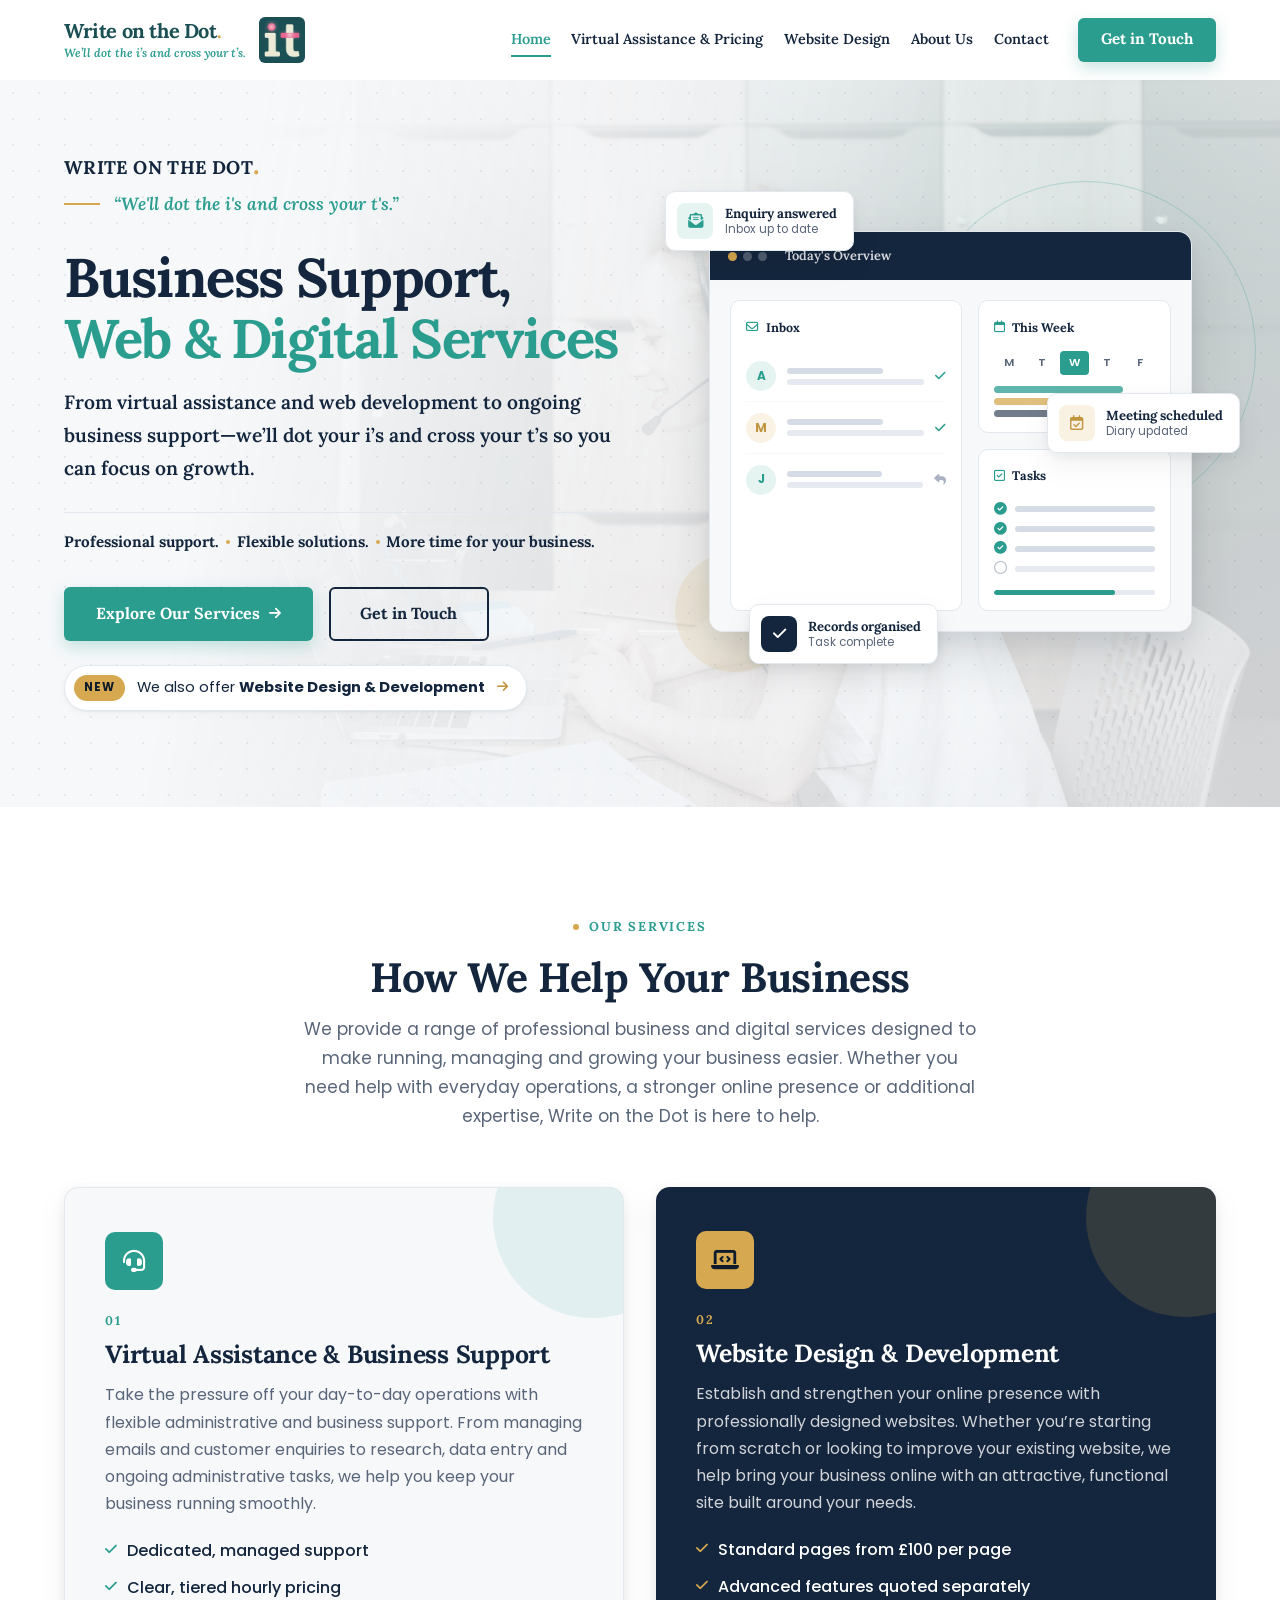
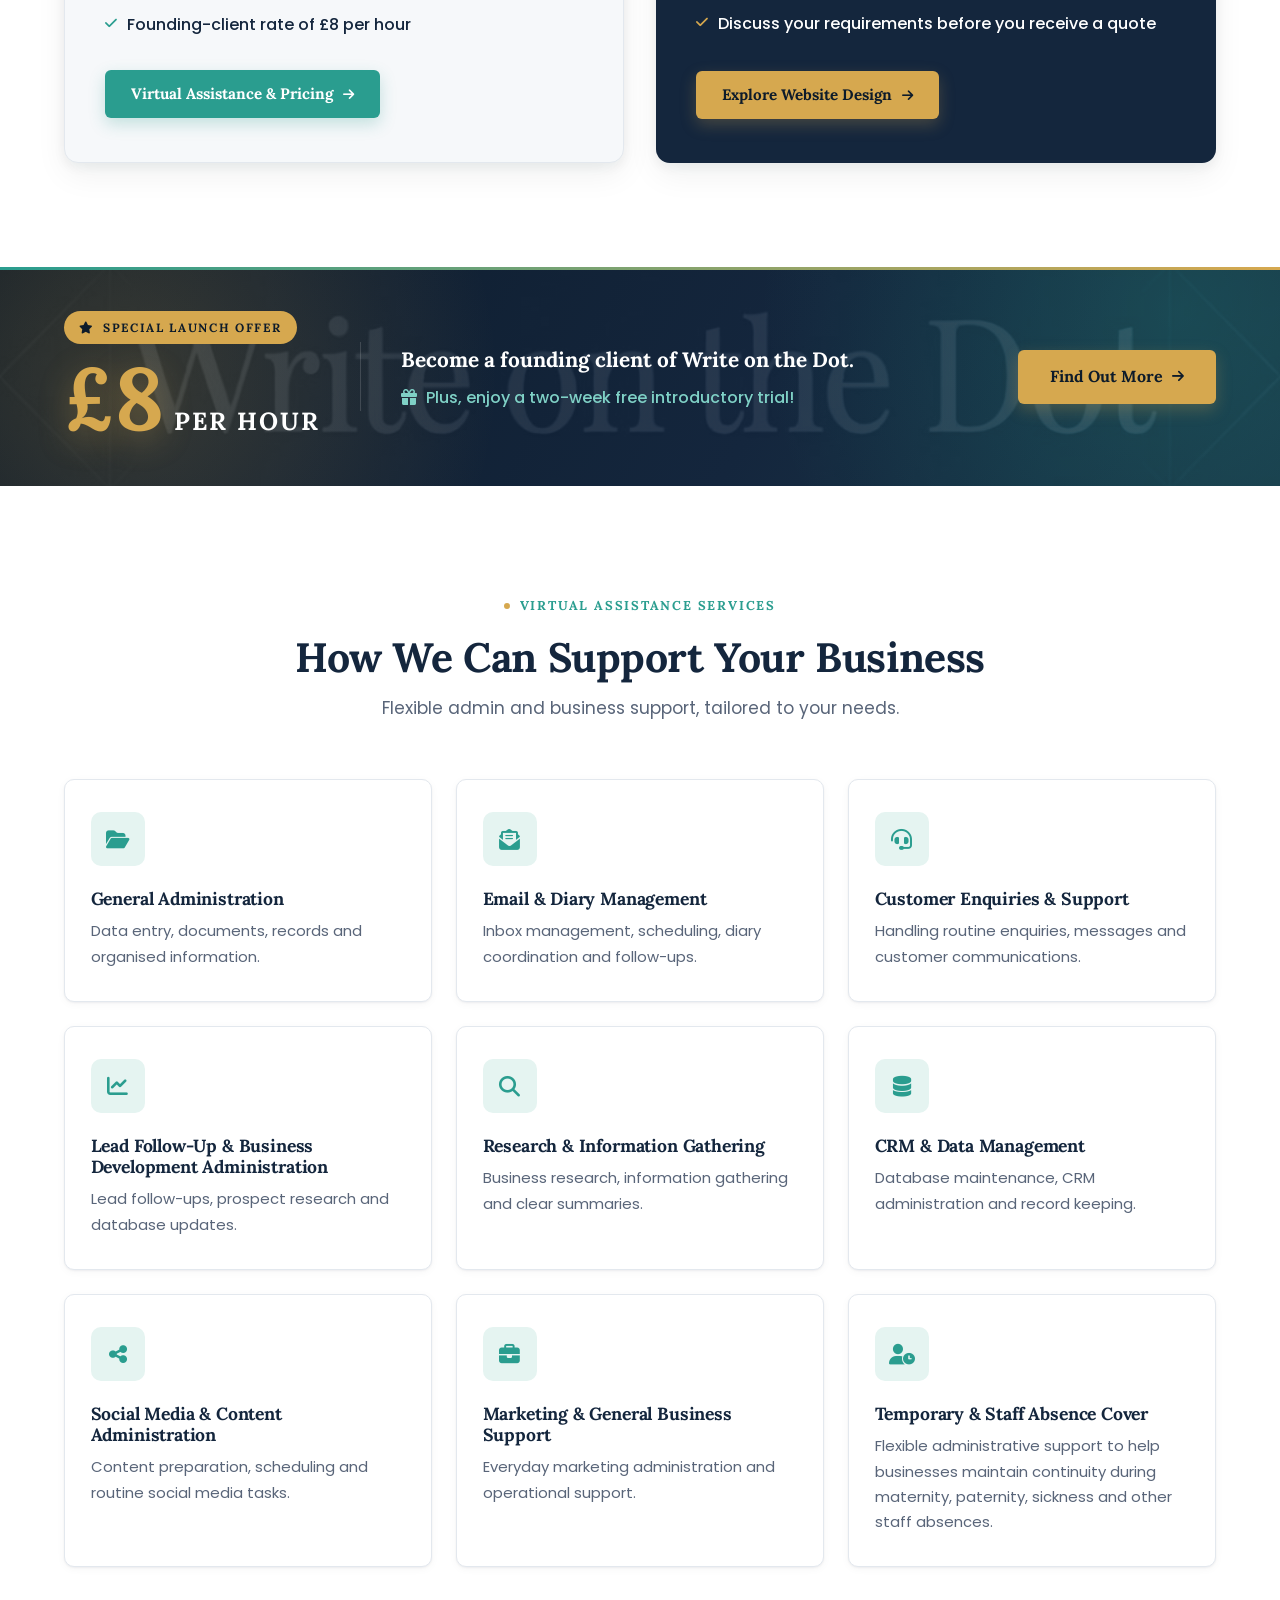
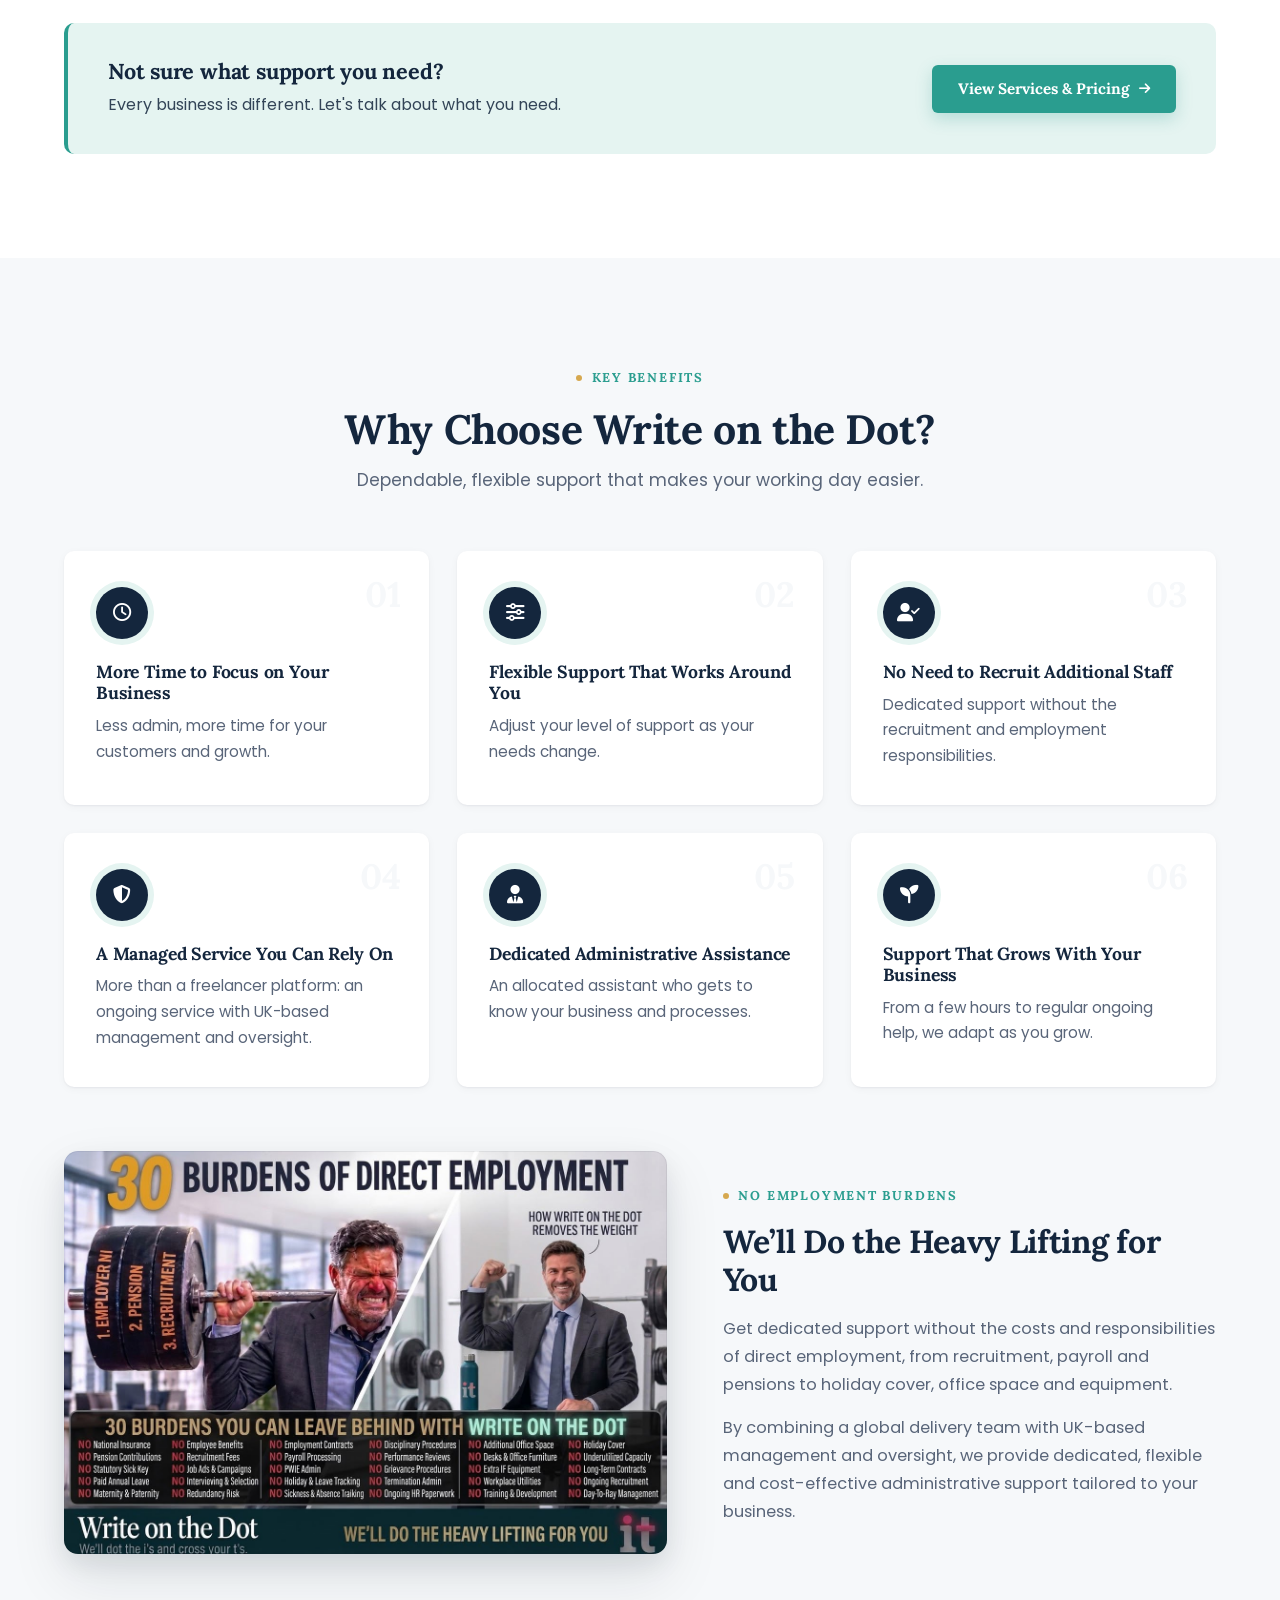
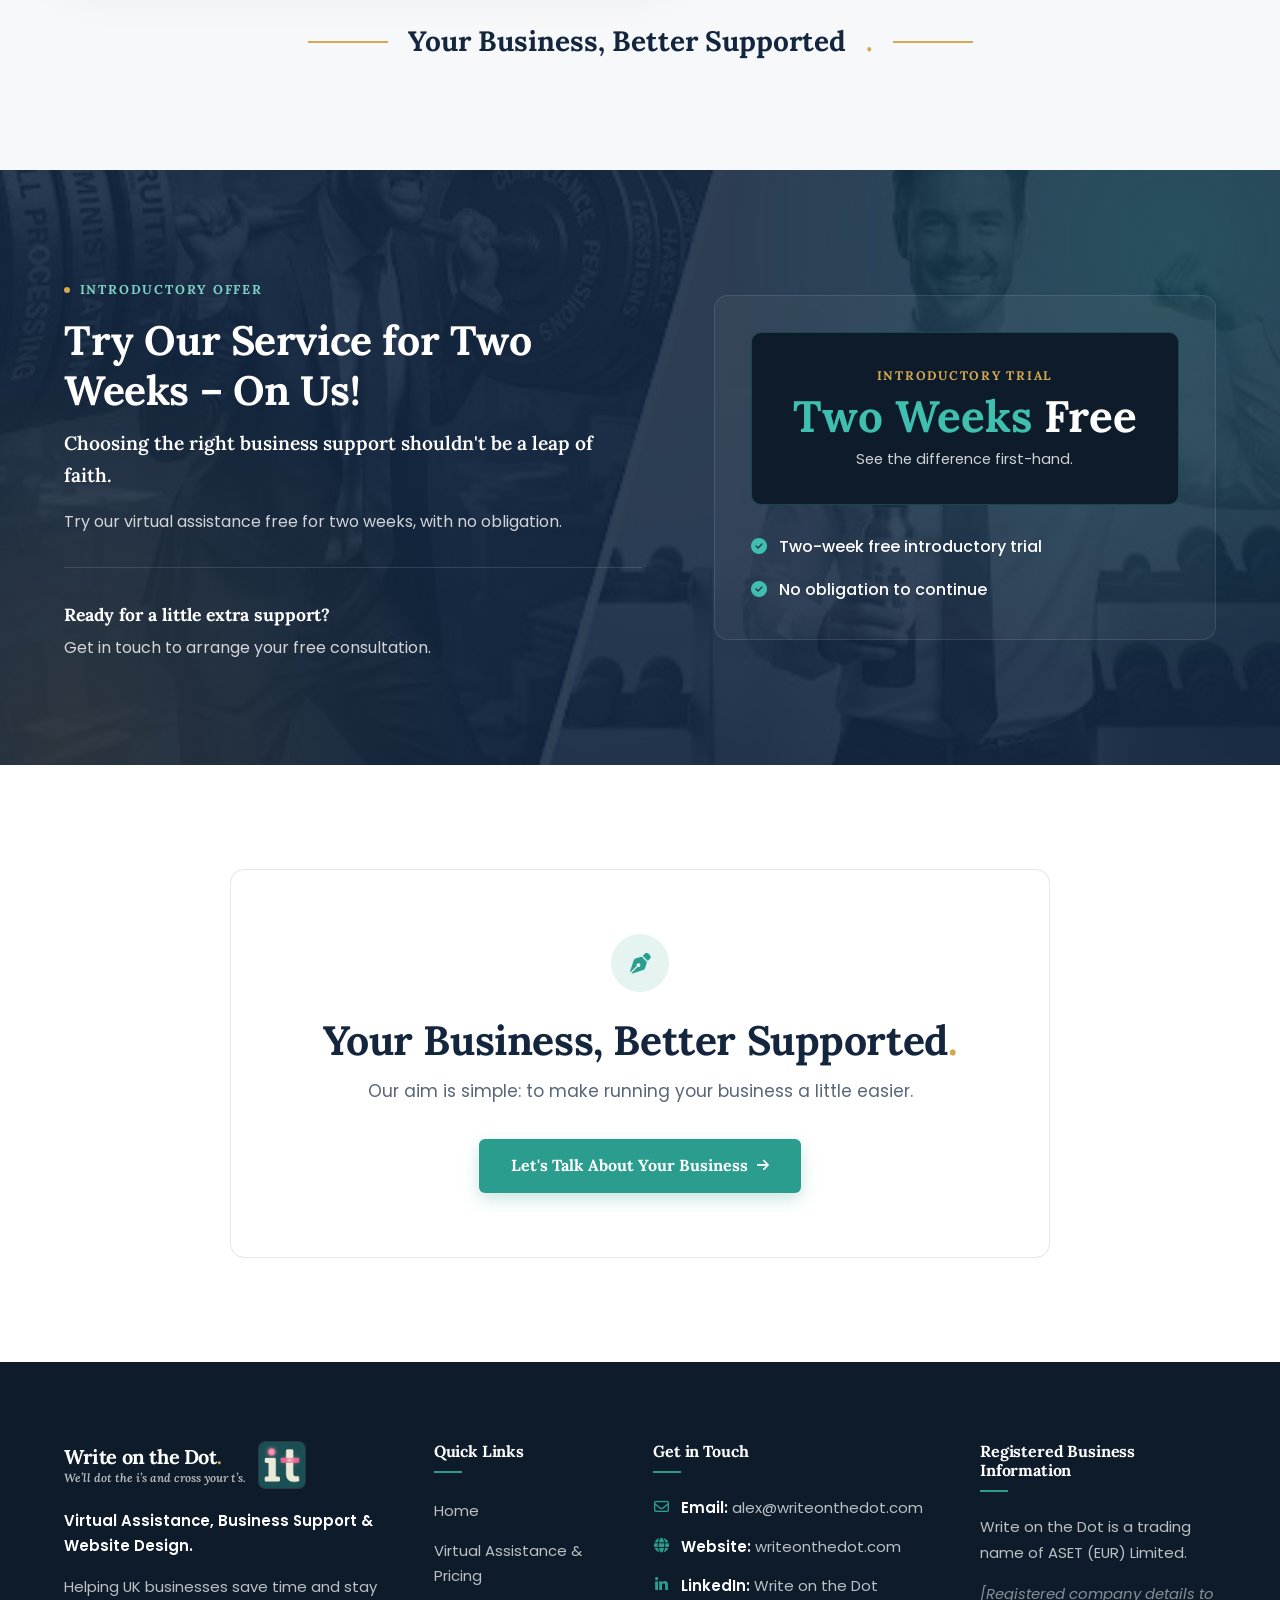
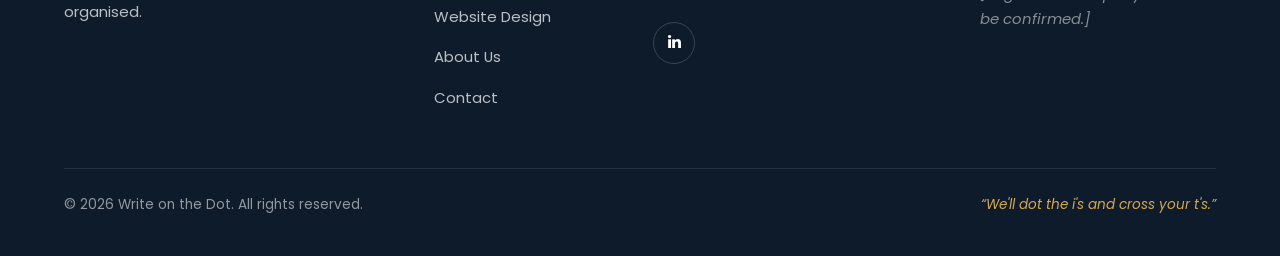
==== index.html @ ced6f41a "Apply client revisions: new slogan, original it logo, broader hero, About rewrite, branded visuals G" ====
<!DOCTYPE html>
<html lang="en-GB">
<head>
  <meta charset="UTF-8">
  <meta name="viewport" content="width=device-width, initial-scale=1.0">
  <title>Write on the Dot | Professional Virtual Assistance &amp; Business Support</title>
  <meta name="description" content="Write on the Dot provides flexible, managed virtual assistance and business support, plus professional website design and development, for UK businesses. We'll dot the i's and cross your t's, so you can focus on growing your business.">
  <meta name="theme-color" content="#14263D">
  <link rel="icon" type="image/png" href="images/logo-it-icon.png">

  <!-- Flag JS support early so scroll-reveal styles apply without a flash -->
  <script>
    document.documentElement.classList.add("js");
    if (!matchMedia("(prefers-reduced-motion: reduce)").matches) {
      document.documentElement.classList.add("intro");
    }
  </script>

  <!-- Fonts -->
  <link rel="preconnect" href="https://fonts.googleapis.com">
  <link rel="preconnect" href="https://fonts.gstatic.com" crossorigin>
  <link href="https://fonts.googleapis.com/css2?family=Lora:wght@500;600;700&family=Poppins:wght@400;500;600;700&display=swap" rel="stylesheet">

  <!-- Icons -->
  <link rel="stylesheet" href="https://cdnjs.cloudflare.com/ajax/libs/font-awesome/6.5.1/css/all.min.css" referrerpolicy="no-referrer">

  <!-- Shared stylesheet -->
  <link rel="stylesheet" href="css/style.css">
</head>
<body>
  <a class="skip-link" href="#main">Skip to main content</a>

  <!-- Opening logo animation (shown on every page load) -->
  <div class="intro-screen" id="introScreen" aria-hidden="true">
    <div class="intro-logo">
      <span class="intro-name">Write on the Dot<span class="brand-dot">.</span></span>
      <span class="intro-mark">
        <svg class="logo-svg" viewBox="0 0 48 48" focusable="false"><path class="logo-stem" d="M6.8 17.3h9.1v15.6h4.5v3.7H6.6v-3.7h2.8V20.9H6.8z"/><path class="logo-stem" d="M26.3 9.5q0-2 2-2h5.3q2 0 2 2v20q0 2.7 2.9 2.7 2.4 0 3.7-1.2l1 4q-2.2 1.8-5.7 1.8-11.2 0-11.2-8.8z"/><circle class="logo-dot" cx="12.8" cy="9.8" r="4.1"/><rect class="logo-bar" x="22" y="16.3" width="20.8" height="5.2" rx="1.2"/></svg>
      </span>
    </div>
    <span class="intro-line"></span>
    <p class="intro-slogan">&ldquo;We'll dot the i's and cross your t's.&rdquo;</p>
  </div>

  <!-- ================= HEADER / NAVIGATION ================= -->
  <header class="site-header" id="siteHeader">
    <div class="container nav-container">
      <a href="index.html" class="brand" aria-label="Write on the Dot - Home">
        <span class="brand-text">
          <span class="brand-name">Write on the Dot<span class="brand-dot">.</span></span>
          <span class="brand-tagline">We&rsquo;ll dot the i&rsquo;s and cross your t&rsquo;s.</span>
        </span>
        <img class="brand-logo" src="images/logo-it-icon.png" alt="" width="46" height="46">
      </a>

      <button class="nav-toggle" id="navToggle" aria-controls="primaryNav" aria-expanded="false" aria-label="Open menu">
        <span class="nav-toggle-bar"></span>
        <span class="nav-toggle-bar"></span>
        <span class="nav-toggle-bar"></span>
      </button>

      <nav class="primary-nav" id="primaryNav" aria-label="Main navigation">
        <ul class="nav-list">
          <li><a href="index.html" class="nav-link">Home</a></li>
          <li><a href="services.html" class="nav-link">Virtual Assistance &amp; Pricing</a></li>
          <li><a href="website-design.html" class="nav-link">Website Design</a></li>
          <li><a href="about.html" class="nav-link">About Us</a></li>
          <li><a href="contact.html" class="nav-link">Contact</a></li>
        </ul>
        <a href="contact.html" class="btn btn-primary nav-cta">Get in Touch</a>
      </nav>
    </div>
  </header>

  <main id="main">

    <!-- ================= SECTION 1: HERO ================= -->
    <section class="hero" aria-labelledby="hero-heading">
      <div class="hero-photo" aria-hidden="true"></div>
      <div class="hero-bg" aria-hidden="true"></div>
      <div class="container hero-grid">
        <div class="hero-content">
          <p class="hero-brand animate-in" style="--delay: 0.05s">
            <span class="hero-brand-name">Write on the Dot<span class="brand-dot">.</span></span>
          </p>
          <p class="slogan animate-in" style="--delay: 0.15s">
            <span class="slogan-line" aria-hidden="true"></span>
            &ldquo;We'll dot the i's and cross your t's.&rdquo;
          </p>

          <h1 id="hero-heading" class="hero-title animate-in" style="--delay: 0.25s">
            Business Support, <span class="text-accent">Web &amp; Digital Services</span>
          </h1>
          <p class="hero-subtitle animate-in" style="--delay: 0.35s">
            From virtual assistance and web development to ongoing business support&mdash;we&rsquo;ll dot your i&rsquo;s and cross your t&rsquo;s so you can focus on growth.
          </p>

          <p class="hero-statement animate-in" style="--delay: 0.55s">
            <span>Professional support.</span>
            <span>Flexible solutions.</span>
            <span>More time for your business.</span>
          </p>

          <div class="hero-actions animate-in" style="--delay: 0.65s">
            <a href="#our-services" class="btn btn-primary btn-lg">Explore Our Services <i class="fa-solid fa-arrow-right" aria-hidden="true"></i></a>
            <a href="contact.html" class="btn btn-outline btn-lg">Get in Touch</a>
          </div>

          <a href="website-design.html" class="hero-also animate-in" style="--delay: 0.75s">
            <span class="hero-also-tag">New</span>
            <span>We also offer <strong>Website Design &amp; Development</strong></span>
            <i class="fa-solid fa-arrow-right" aria-hidden="true"></i>
          </a>
        </div>

        <!-- Hero visual: organised workspace composition -->
        <div class="hero-visual animate-in" style="--delay: 0.4s" role="img" aria-label="Illustration of an organised digital workspace showing an inbox, a weekly calendar and a completed task list, representing professional administrative support.">
          <div class="visual-shape visual-shape-ring" aria-hidden="true"></div>
          <div class="visual-shape visual-shape-dot" aria-hidden="true"></div>

          <div class="workspace" aria-hidden="true">
            <div class="workspace-bar">
              <span class="win-dot"></span><span class="win-dot"></span><span class="win-dot"></span>
              <span class="workspace-title">Today's Overview</span>
            </div>
            <div class="workspace-body">
              <div class="ws-panel ws-inbox">
                <div class="ws-panel-head"><i class="fa-regular fa-envelope"></i> Inbox</div>
                <ul class="ws-list">
                  <li><span class="ws-avatar">A</span><span class="ws-lines"><span></span><span></span></span><i class="fa-solid fa-check ws-tick"></i></li>
                  <li><span class="ws-avatar alt">M</span><span class="ws-lines"><span></span><span></span></span><i class="fa-solid fa-check ws-tick"></i></li>
                  <li><span class="ws-avatar">J</span><span class="ws-lines"><span></span><span></span></span><i class="fa-solid fa-reply ws-tick muted"></i></li>
                </ul>
              </div>
              <div class="ws-panel ws-calendar">
                <div class="ws-panel-head"><i class="fa-regular fa-calendar"></i> This Week</div>
                <div class="ws-days">
                  <span>M</span><span>T</span><span class="active">W</span><span>T</span><span>F</span>
                </div>
                <div class="ws-events">
                  <span class="ws-event teal"></span>
                  <span class="ws-event gold"></span>
                  <span class="ws-event navy"></span>
                </div>
              </div>
              <div class="ws-panel ws-tasks">
                <div class="ws-panel-head"><i class="fa-regular fa-square-check"></i> Tasks</div>
                <ul class="ws-task-list">
                  <li class="done"><i class="fa-solid fa-circle-check"></i><span></span></li>
                  <li class="done"><i class="fa-solid fa-circle-check"></i><span></span></li>
                  <li class="done"><i class="fa-solid fa-circle-check"></i><span></span></li>
                  <li><i class="fa-regular fa-circle"></i><span></span></li>
                </ul>
                <div class="ws-progress"><span></span></div>
              </div>
            </div>
          </div>

          <!-- Floating cards -->
          <div class="float-card float-email" aria-hidden="true">
            <span class="float-icon teal"><i class="fa-solid fa-envelope-open-text"></i></span>
            <span class="float-text"><strong>Enquiry answered</strong><small>Inbox up to date</small></span>
          </div>
          <div class="float-card float-calendar" aria-hidden="true">
            <span class="float-icon gold"><i class="fa-regular fa-calendar-check"></i></span>
            <span class="float-text"><strong>Meeting scheduled</strong><small>Diary updated</small></span>
          </div>
          <div class="float-card float-task" aria-hidden="true">
            <span class="float-icon navy"><i class="fa-solid fa-check"></i></span>
            <span class="float-text"><strong>Records organised</strong><small>Task complete</small></span>
          </div>
        </div>
      </div>
    </section>

    <!-- ================= OUR TWO SERVICES ================= -->
    <section class="section service-paths" id="our-services" aria-labelledby="paths-heading">
      <div class="container">
        <header class="section-header reveal">
          <span class="eyebrow">Our Services</span>
          <h2 id="paths-heading" class="section-title">How We Help Your Business</h2>
          <p class="section-intro">We provide a range of professional business and digital services designed to make running, managing and growing your business easier. Whether you need help with everyday operations, a stronger online presence or additional expertise, Write on the Dot is here to help.</p>
        </header>

        <div class="paths-grid">
          <article class="path-card path-va reveal">
            <span class="path-icon" aria-hidden="true"><i class="fa-solid fa-headset"></i></span>
            <span class="path-label">01</span>
            <h3>Virtual Assistance &amp; Business Support</h3>
            <p>Take the pressure off your day-to-day operations with flexible administrative and business support. From managing emails and customer enquiries to research, data entry and ongoing administrative tasks, we help you keep your business running smoothly.</p>
            <ul class="path-points">
              <li><i class="fa-solid fa-check" aria-hidden="true"></i> Dedicated, managed support</li>
              <li><i class="fa-solid fa-check" aria-hidden="true"></i> Clear, tiered hourly pricing</li>
              <li><i class="fa-solid fa-check" aria-hidden="true"></i> Founding-client rate of &pound;8 per hour</li>
            </ul>
            <a href="services.html" class="btn btn-primary">Virtual Assistance &amp; Pricing <i class="fa-solid fa-arrow-right" aria-hidden="true"></i></a>
          </article>

          <article class="path-card path-web reveal">
            <span class="path-icon" aria-hidden="true"><i class="fa-solid fa-laptop-code"></i></span>
            <span class="path-label">02</span>
            <h3>Website Design &amp; Development</h3>
            <p>Establish and strengthen your online presence with professionally designed websites. Whether you&rsquo;re starting from scratch or looking to improve your existing website, we help bring your business online with an attractive, functional site built around your needs.</p>
            <ul class="path-points">
              <li><i class="fa-solid fa-check" aria-hidden="true"></i> Standard pages from &pound;100 per page</li>
              <li><i class="fa-solid fa-check" aria-hidden="true"></i> Advanced features quoted separately</li>
              <li><i class="fa-solid fa-check" aria-hidden="true"></i> Discuss your requirements before you receive a quote</li>
            </ul>
            <a href="website-design.html" class="btn btn-gold">Explore Website Design <i class="fa-solid fa-arrow-right" aria-hidden="true"></i></a>
          </article>
        </div>
      </div>
    </section>

    <!-- ================= LAUNCH OFFER BANNER ================= -->
    <section class="launch-banner" aria-labelledby="launch-heading">
      <span class="panel-photo" style="background-image: url('images/brand-card.jpg'); --photo-opacity: 0.09;" aria-hidden="true"></span>
      <div class="container launch-inner reveal">
        <div class="launch-price">
          <span class="launch-tag"><i class="fa-solid fa-star" aria-hidden="true"></i> Special Launch Offer</span>
          <h2 id="launch-heading" class="launch-rate"><span class="launch-amount">&pound;8</span><span class="launch-unit">per hour</span></h2>
        </div>
        <div class="launch-details">
          <p class="launch-founding">Become a founding client of Write on the Dot.</p>
          <p class="launch-trial"><i class="fa-solid fa-gift" aria-hidden="true"></i> Plus, enjoy a two-week free introductory trial!</p>
        </div>
        <a href="services.html#founding-offer" class="btn btn-gold btn-lg launch-cta">Find Out More <i class="fa-solid fa-arrow-right" aria-hidden="true"></i></a>
      </div>
    </section>

    <!-- ================= SECTION 2: SERVICES OVERVIEW ================= -->
    <section class="section services" id="services" aria-labelledby="services-heading">
      <div class="container">
        <header class="section-header reveal">
          <span class="eyebrow">Virtual Assistance Services</span>
          <h2 id="services-heading" class="section-title">How We Can Support Your Business</h2>
          <p class="section-intro">Flexible admin and business support, tailored to your needs.</p>
        </header>

        <div class="services-grid">
          <article class="service-card reveal">
            <span class="card-icon"><i class="fa-solid fa-folder-open" aria-hidden="true"></i></span>
            <h3 class="card-title">General Administration</h3>
            <p>Data entry, documents, records and organised information.</p>
          </article>

          <article class="service-card reveal">
            <span class="card-icon"><i class="fa-solid fa-envelope-open-text" aria-hidden="true"></i></span>
            <h3 class="card-title">Email &amp; Diary Management</h3>
            <p>Inbox management, scheduling, diary coordination and follow-ups.</p>
          </article>

          <article class="service-card reveal">
            <span class="card-icon"><i class="fa-solid fa-headset" aria-hidden="true"></i></span>
            <h3 class="card-title">Customer Enquiries &amp; Support</h3>
            <p>Handling routine enquiries, messages and customer communications.</p>
          </article>

          <article class="service-card reveal">
            <span class="card-icon"><i class="fa-solid fa-chart-line" aria-hidden="true"></i></span>
            <h3 class="card-title">Lead Follow-Up &amp; Business Development Administration</h3>
            <p>Lead follow-ups, prospect research and database updates.</p>
          </article>

          <article class="service-card reveal">
            <span class="card-icon"><i class="fa-solid fa-magnifying-glass" aria-hidden="true"></i></span>
            <h3 class="card-title">Research &amp; Information Gathering</h3>
            <p>Business research, information gathering and clear summaries.</p>
          </article>

          <article class="service-card reveal">
            <span class="card-icon"><i class="fa-solid fa-database" aria-hidden="true"></i></span>
            <h3 class="card-title">CRM &amp; Data Management</h3>
            <p>Database maintenance, CRM administration and record keeping.</p>
          </article>

          <article class="service-card reveal">
            <span class="card-icon"><i class="fa-solid fa-share-nodes" aria-hidden="true"></i></span>
            <h3 class="card-title">Social Media &amp; Content Administration</h3>
            <p>Content preparation, scheduling and routine social media tasks.</p>
          </article>

          <article class="service-card reveal">
            <span class="card-icon"><i class="fa-solid fa-briefcase" aria-hidden="true"></i></span>
            <h3 class="card-title">Marketing &amp; General Business Support</h3>
            <p>Everyday marketing administration and operational support.</p>
          </article>

          <article class="service-card reveal">
            <span class="card-icon"><i class="fa-solid fa-user-clock" aria-hidden="true"></i></span>
            <h3 class="card-title">Temporary &amp; Staff Absence Cover</h3>
            <p>Flexible administrative support to help businesses maintain continuity during maternity, paternity, sickness and other staff absences.</p>
          </article>
        </div>

        <div class="services-cta reveal">
          <div class="services-cta-text">
            <h3>Not sure what support you need?</h3>
            <p>Every business is different. Let's talk about what you need.</p>
          </div>
          <a href="services.html" class="btn btn-primary">View Services &amp; Pricing <i class="fa-solid fa-arrow-right" aria-hidden="true"></i></a>
        </div>
      </div>
    </section>

    <!-- ================= SECTION 3: KEY BENEFITS ================= -->
    <section class="section benefits" id="benefits" aria-labelledby="benefits-heading">
      <div class="container">
        <header class="section-header reveal">
          <span class="eyebrow">Key Benefits</span>
          <h2 id="benefits-heading" class="section-title">Why Choose Write on the Dot?</h2>
          <p class="section-intro">Dependable, flexible support that makes your working day easier.</p>
        </header>

        <div class="benefits-grid">
          <article class="benefit-card reveal">
            <span class="benefit-number" aria-hidden="true">01</span>
            <span class="benefit-icon"><i class="fa-regular fa-clock" aria-hidden="true"></i></span>
            <h3 class="card-title">More Time to Focus on Your Business</h3>
            <p>Less admin, more time for your customers and growth.</p>
          </article>

          <article class="benefit-card reveal">
            <span class="benefit-number" aria-hidden="true">02</span>
            <span class="benefit-icon"><i class="fa-solid fa-sliders" aria-hidden="true"></i></span>
            <h3 class="card-title">Flexible Support That Works Around You</h3>
            <p>Adjust your level of support as your needs change.</p>
          </article>

          <article class="benefit-card reveal">
            <span class="benefit-number" aria-hidden="true">03</span>
            <span class="benefit-icon"><i class="fa-solid fa-user-check" aria-hidden="true"></i></span>
            <h3 class="card-title">No Need to Recruit Additional Staff</h3>
            <p>Dedicated support without the recruitment and employment responsibilities.</p>
          </article>

          <article class="benefit-card reveal">
            <span class="benefit-number" aria-hidden="true">04</span>
            <span class="benefit-icon"><i class="fa-solid fa-shield-halved" aria-hidden="true"></i></span>
            <h3 class="card-title">A Managed Service You Can Rely On</h3>
            <p>More than a freelancer platform: an ongoing service with UK-based management and oversight.</p>
          </article>

          <article class="benefit-card reveal">
            <span class="benefit-number" aria-hidden="true">05</span>
            <span class="benefit-icon"><i class="fa-solid fa-user-tie" aria-hidden="true"></i></span>
            <h3 class="card-title">Dedicated Administrative Assistance</h3>
            <p>An allocated assistant who gets to know your business and processes.</p>
          </article>

          <article class="benefit-card reveal">
            <span class="benefit-number" aria-hidden="true">06</span>
            <span class="benefit-icon"><i class="fa-solid fa-seedling" aria-hidden="true"></i></span>
            <h3 class="card-title">Support That Grows With Your Business</h3>
            <p>From a few hours to regular ongoing help, we adapt as you grow.</p>
          </article>
        </div>

        <div class="feature-split reveal">
          <figure class="feature-media">
            <img src="images/burdens-of-employment.jpg" alt="Write on the Dot graphic: 30 burdens of direct employment, such as National Insurance, pensions, recruitment, sick pay and holiday cover, that businesses can leave behind." width="1264" height="845" loading="lazy">
          </figure>
          <div class="feature-copy">
            <span class="eyebrow">No Employment Burdens</span>
            <h3>We&rsquo;ll Do the Heavy Lifting for You</h3>
            <p>Get dedicated support without the costs and responsibilities of direct employment, from recruitment, payroll and pensions to holiday cover, office space and equipment.</p>
            <p>By combining a global delivery team with UK-based management and oversight, we provide dedicated, flexible and cost-effective administrative support tailored to your business.</p>
          </div>
        </div>

        <p class="benefits-closing reveal">
          <span class="closing-rule" aria-hidden="true"></span>
          Your Business, Better Supported<span class="brand-dot">.</span>
          <span class="closing-rule" aria-hidden="true"></span>
        </p>
      </div>
    </section>

    <!-- ================= SECTION 4: FREE TRIAL PROMOTION ================= -->
    <section class="section trial" id="free-trial" aria-labelledby="trial-heading">
      <span class="panel-photo" style="background-image: url('images/heavy-lifting.jpg'); --photo-pos: 75% center;" aria-hidden="true"></span>
      <div class="trial-decor" aria-hidden="true"></div>
      <div class="container trial-grid">
        <div class="trial-content reveal">
          <span class="eyebrow eyebrow-light">Introductory Offer</span>
          <h2 id="trial-heading" class="section-title light">Try Our Service for Two Weeks &ndash; On Us!</h2>
          <p class="trial-lead">Choosing the right business support shouldn't be a leap of faith.</p>
          <p>Try our virtual assistance free for two weeks, with no obligation.</p>

          <div class="trial-cta">
            <p class="trial-cta-text"><strong>Ready for a little extra support?</strong> Get in touch to arrange your free consultation.</p>
          </div>
        </div>

        <div class="trial-offer reveal">
          <div class="offer-card offer-main">
            <span class="offer-label">Introductory Trial</span>
            <span class="offer-big"><span class="text-teal">Two Weeks</span> Free</span>
            <span class="offer-sub">See the difference first-hand.</span>
          </div>
          <ul class="offer-list">
            <li><i class="fa-solid fa-circle-check" aria-hidden="true"></i> Two-week free introductory trial</li>
            <li><i class="fa-solid fa-circle-check" aria-hidden="true"></i> No obligation to continue</li>
          </ul>
        </div>
      </div>
    </section>

    <!-- ================= SECTION 5: FINAL CTA ================= -->
    <section class="section final-cta" aria-labelledby="final-cta-heading">
      <div class="container">
        <div class="final-cta-inner reveal">
          <span class="final-cta-mark" aria-hidden="true"><i class="fa-solid fa-pen-nib"></i></span>
          <h2 id="final-cta-heading" class="section-title">Your Business, Better Supported<span class="brand-dot">.</span></h2>
          <p class="section-intro">Our aim is simple: to make running your business a little easier.</p>
          <a href="contact.html" class="btn btn-primary btn-lg">Let's Talk About Your Business <i class="fa-solid fa-arrow-right" aria-hidden="true"></i></a>
        </div>
      </div>
    </section>
  </main>

  <!-- ================= FOOTER ================= -->
  <footer class="site-footer">
    <div class="container">
      <div class="footer-grid">
        <div class="footer-col footer-about">
          <a href="index.html" class="brand brand-light" aria-label="Write on the Dot - Home">
            <span class="brand-text">
              <span class="brand-name">Write on the Dot<span class="brand-dot">.</span></span>
              <span class="brand-tagline">We&rsquo;ll dot the i&rsquo;s and cross your t&rsquo;s.</span>
            </span>
            <img class="brand-logo" src="images/logo-it-icon.png" alt="" width="46" height="46">
          </a>
          <p class="footer-tagline">Virtual Assistance, Business Support &amp; Website Design.</p>
          <p>Helping UK businesses save time and stay organised.</p>
        </div>

        <div class="footer-col">
          <h2 class="footer-heading">Quick Links</h2>
          <ul class="footer-links">
            <li><a href="index.html">Home</a></li>
            <li><a href="services.html">Virtual Assistance &amp; Pricing</a></li>
            <li><a href="website-design.html">Website Design</a></li>
            <li><a href="about.html">About Us</a></li>
            <li><a href="contact.html">Contact</a></li>
          </ul>
        </div>

        <div class="footer-col">
          <h2 class="footer-heading">Get in Touch</h2>
          <ul class="footer-contact">
            <li><i class="fa-regular fa-envelope" aria-hidden="true"></i><span><span class="label">Email:</span> <a href="mailto:alex@writeonthedot.com">alex@writeonthedot.com</a></span></li>
            <li><i class="fa-solid fa-globe" aria-hidden="true"></i><span><span class="label">Website:</span> <a href="https://writeonthedot.com/">writeonthedot.com</a></span></li>
            <li><i class="fa-brands fa-linkedin-in" aria-hidden="true"></i><span><span class="label">LinkedIn:</span> <a href="https://www.linkedin.com/company/write-on-the-dot/" target="_blank" rel="noopener">Write on the Dot</a></span></li>
          </ul>
          <div class="social-links" aria-label="Social media">
            <!-- Replace href="#" with the confirmed LinkedIn URL when available -->
            <a href="https://www.linkedin.com/company/write-on-the-dot/" class="social-link" target="_blank" rel="noopener" aria-label="Write on the Dot on LinkedIn (opens in a new tab)" title="Write on the Dot on LinkedIn"><i class="fa-brands fa-linkedin-in" aria-hidden="true"></i></a>
          </div>
        </div>

        <div class="footer-col">
          <h2 class="footer-heading">Registered Business Information</h2>
          <p>Write on the Dot is a trading name of ASET (EUR) Limited.</p>
          <p class="footer-muted">[Registered company details to be confirmed.]</p>
        </div>
      </div>

      <div class="footer-bottom">
        <p>&copy; 2026 Write on the Dot. All rights reserved.</p>
        <p class="footer-bottom-slogan">&ldquo;We'll dot the i's and cross your t's.&rdquo;</p>
      </div>
    </div>
  </footer>

  <!-- Back to top -->
  <button class="back-to-top" id="backToTop" aria-label="Back to top">
    <i class="fa-solid fa-arrow-up" aria-hidden="true"></i>
  </button>

  <script src="js/script.js"></script>
</body>
</html>
---- css/style.css ----
/* ==========================================================================
   Write on the Dot - Shared Stylesheet
   Used across: index.html, about.html, services.html, contact.html
   ========================================================================== */

/* -------------------------------------------------------------------------
   1. Design tokens
   ------------------------------------------------------------------------- */
:root {
  /* Brand colours */
  --navy: #14263D;
  --navy-dark: #0D1B2A;
  --white: #FFFFFF;
  --off-white: #F6F8FA;
  --teal: #2A9D8F;
  --teal-dark: #21867A;
  --teal-light: #E5F4F1;
  --gold: #D6A84F;
  --gold-dark: #C29640;
  --text: #596579;
  --border: #E3E8EE;

  /* Logo mark (sampled from the original "it" brand asset) */
  --logo-teal: #1A4F53;
  --logo-stem: #EBEAD6;
  --logo-pink: #EA678F;

  /* Typography */
  --font-heading: "Lora", Georgia, "Times New Roman", serif;
  --font-body: "Poppins", system-ui, -apple-system, "Segoe UI", sans-serif;

  /* Layout */
  --container: 1200px;
  --header-h: 80px;
  --radius-sm: 6px;
  --radius: 10px;
  --radius-lg: 14px;

  /* Elevation */
  --shadow-sm: 0 1px 2px rgba(13, 27, 42, 0.05), 0 2px 8px rgba(13, 27, 42, 0.04);
  --shadow: 0 4px 12px rgba(13, 27, 42, 0.06), 0 12px 32px rgba(13, 27, 42, 0.06);
  --shadow-lg: 0 10px 24px rgba(13, 27, 42, 0.08), 0 24px 56px rgba(13, 27, 42, 0.10);

  /* Motion */
  --ease: cubic-bezier(0.22, 0.61, 0.36, 1);
  --t-fast: 0.2s;
  --t: 0.35s;
}

/* -------------------------------------------------------------------------
   2. Reset & base
   ------------------------------------------------------------------------- */
*,
*::before,
*::after { box-sizing: border-box; }

html {
  scroll-behavior: smooth;
  scroll-padding-top: var(--header-h);
  -webkit-text-size-adjust: 100%;
}

body {
  margin: 0;
  font-family: var(--font-body);
  font-size: 1rem;
  line-height: 1.7;
  color: var(--text);
  background: var(--white);
  -webkit-font-smoothing: antialiased;
  overflow-x: hidden;
}

body.nav-open { overflow: hidden; }

h1, h2, h3, h4 {
  font-family: var(--font-heading);
  font-weight: 700;
  color: var(--navy);
  line-height: 1.2;
  margin: 0 0 0.75rem;
  letter-spacing: -0.01em;
}

p { margin: 0 0 1rem; }
p:last-child { margin-bottom: 0; }

a { color: var(--teal); text-decoration: none; transition: color var(--t-fast) var(--ease); }

img { max-width: 100%; display: block; }

ul { margin: 0; padding: 0; list-style: none; }

:focus-visible {
  outline: 3px solid var(--gold);
  outline-offset: 3px;
  border-radius: 4px;
}

.skip-link {
  position: absolute;
  left: 1rem;
  top: -100px;
  z-index: 2000;
  padding: 0.75rem 1.25rem;
  background: var(--navy);
  color: var(--white);
  border-radius: var(--radius-sm);
  font-weight: 600;
}
.skip-link:focus { top: 1rem; }

.container {
  width: 100%;
  max-width: var(--container);
  margin: 0 auto;
  padding: 0 1.5rem;
}

.text-accent { color: var(--teal); }
.text-teal { color: var(--teal); }
.text-gold { color: var(--gold); }

/* -------------------------------------------------------------------------
   3. Buttons
   ------------------------------------------------------------------------- */
.btn {
  display: inline-flex;
  align-items: center;
  justify-content: center;
  gap: 0.6rem;
  min-height: 48px;
  padding: 0.75rem 1.5rem;
  font-family: var(--font-heading);
  font-size: 0.95rem;
  font-weight: 700;
  line-height: 1.2;
  border: 2px solid transparent;
  border-radius: var(--radius-sm);
  cursor: pointer;
  text-align: center;
  transition: background-color var(--t-fast) var(--ease), color var(--t-fast) var(--ease),
              border-color var(--t-fast) var(--ease), transform var(--t-fast) var(--ease),
              box-shadow var(--t-fast) var(--ease);
}
.btn i { font-size: 0.85em; transition: transform var(--t-fast) var(--ease); }
.btn:hover i { transform: translateX(3px); }
.btn:hover { transform: translateY(-2px); }
.btn:active { transform: translateY(0); }

.btn-lg { min-height: 54px; padding: 0.9rem 1.85rem; font-size: 1rem; }

.btn-primary { background: var(--teal); color: var(--white); box-shadow: 0 6px 16px rgba(42, 157, 143, 0.25); }
.btn-primary:hover { background: var(--teal-dark); color: var(--white); box-shadow: 0 10px 22px rgba(42, 157, 143, 0.3); }

.btn-outline { background: transparent; color: var(--navy); border-color: var(--navy); }
.btn-outline:hover { background: var(--navy); color: var(--white); }

.btn-gold { background: var(--gold); color: var(--navy-dark); box-shadow: 0 6px 16px rgba(214, 168, 79, 0.25); }
.btn-gold:hover { background: var(--gold-dark); color: var(--navy-dark); }

/* -------------------------------------------------------------------------
   4. Brand / logo
   ------------------------------------------------------------------------- */
/* Lockup: name with slogan underneath, "it" logo on the right */
.brand {
  display: inline-flex;
  align-items: center;
  gap: 0.8rem;
  color: var(--logo-teal);
  font-family: var(--font-heading);
  font-weight: 800;
  font-size: 1.25rem;
  letter-spacing: -0.02em;
}
.brand:hover { color: var(--logo-teal); }

.brand-text { display: flex; flex-direction: column; line-height: 1.1; }
.brand-tagline {
  margin-top: 0.2rem;
  font-size: 0.74rem;
  font-weight: 600;
  font-style: italic;
  letter-spacing: 0;
  color: var(--teal);
  white-space: nowrap;
}

.brand-logo {
  display: block;
  flex: 0 0 auto;
  width: 46px;
  height: 46px;
  border-radius: var(--radius-sm);
}

/* "it" logo mark drawn in SVG (used for the intro animation and watermarks) */
.logo-svg { display: block; width: 100%; height: 100%; }
.logo-stem { fill: var(--logo-stem); }
.logo-dot,
.logo-bar { fill: var(--logo-pink); }

.brand-dot { color: var(--gold); }

.brand-light,
.brand-light:hover { color: var(--white); }
.brand-light .brand-tagline { color: rgba(255, 255, 255, 0.7); }

.brand-light .brand-logo { box-shadow: 0 0 0 1px rgba(255, 255, 255, 0.12); }

/* -------------------------------------------------------------------------
   5. Header & navigation
   ------------------------------------------------------------------------- */
.site-header {
  position: sticky;
  top: 0;
  z-index: 1000;
  height: var(--header-h);
  background: rgba(255, 255, 255, 0.96);
  backdrop-filter: saturate(160%) blur(10px);
  -webkit-backdrop-filter: saturate(160%) blur(10px);
  border-bottom: 1px solid transparent;
  transition: box-shadow var(--t) var(--ease), border-color var(--t) var(--ease), height var(--t) var(--ease);
}
.site-header.scrolled {
  border-color: var(--border);
  box-shadow: 0 4px 20px rgba(13, 27, 42, 0.06);
}

.nav-container {
  display: flex;
  align-items: center;
  justify-content: space-between;
  height: 100%;
}

.primary-nav {
  display: flex;
  align-items: center;
  gap: 1.25rem;
}

.nav-list {
  display: flex;
  align-items: center;
  gap: 0.1rem;
}

.nav-link {
  position: relative;
  display: inline-block;
  padding: 0.5rem 0.6rem;
  color: var(--navy);
  font-family: var(--font-heading);
  font-weight: 600;
  font-size: 0.9rem;
  white-space: nowrap;
}
.brand-name,
.nav-cta { white-space: nowrap; }
.nav-link::after {
  content: "";
  position: absolute;
  left: 0.6rem;
  right: 0.6rem;
  bottom: 0.2rem;
  height: 2px;
  background: var(--teal);
  transform: scaleX(0);
  transform-origin: left;
  transition: transform var(--t) var(--ease);
}
.nav-link:hover { color: var(--teal); }
.nav-link:hover::after,
.nav-link.active::after { transform: scaleX(1); }
.nav-link.active { color: var(--teal); }

.nav-cta { min-height: 44px; padding: 0.6rem 1.3rem; }

/* Hamburger toggle */
.nav-toggle {
  display: none;
  position: relative;
  width: 46px;
  height: 46px;
  padding: 0;
  background: transparent;
  border: 1px solid var(--border);
  border-radius: var(--radius-sm);
  cursor: pointer;
}
.nav-toggle-bar {
  position: absolute;
  left: 12px;
  width: 20px;
  height: 2px;
  background: var(--navy);
  border-radius: 2px;
  transition: transform var(--t) var(--ease), opacity var(--t-fast) var(--ease), top var(--t) var(--ease);
}
.nav-toggle-bar:nth-child(1) { top: 15px; }
.nav-toggle-bar:nth-child(2) { top: 22px; }
.nav-toggle-bar:nth-child(3) { top: 29px; }
.nav-toggle[aria-expanded="true"] .nav-toggle-bar:nth-child(1) { top: 22px; transform: rotate(45deg); }
.nav-toggle[aria-expanded="true"] .nav-toggle-bar:nth-child(2) { opacity: 0; }
.nav-toggle[aria-expanded="true"] .nav-toggle-bar:nth-child(3) { top: 22px; transform: rotate(-45deg); }

/* -------------------------------------------------------------------------
   6. Shared section styles
   ------------------------------------------------------------------------- */
.section { padding: 6.5rem 0; position: relative; }

.section-header {
  max-width: 760px;
  margin: 0 auto 3.5rem;
  text-align: center;
}

.eyebrow {
  display: inline-flex;
  align-items: center;
  gap: 0.6rem;
  margin-bottom: 1rem;
  color: var(--teal);
  font-family: var(--font-heading);
  font-size: 0.8rem;
  font-weight: 700;
  letter-spacing: 0.14em;
  text-transform: uppercase;
}
.eyebrow::before {
  content: "";
  width: 6px;
  height: 6px;
  background: var(--gold);
  border-radius: 50%;
}
.eyebrow-light { color: #7FD1C6; }

.section-title {
  font-size: clamp(1.85rem, 3.2vw, 2.6rem);
  font-weight: 800;
}
.section-title.light { color: var(--white); }

.section-intro {
  font-size: 1.075rem;
  max-width: 680px;
  margin-left: auto;
  margin-right: auto;
}

.card-title {
  font-size: 1.1rem;
  font-weight: 700;
  margin-bottom: 0.6rem;
}

/* -------------------------------------------------------------------------
   7. Hero
   ------------------------------------------------------------------------- */
.hero {
  position: relative;
  padding: 4.5rem 0 6rem;
  background: var(--off-white);
  overflow: hidden;
}

.hero-bg {
  position: absolute;
  inset: 0;
  background-image:
    radial-gradient(circle at 85% 20%, rgba(42, 157, 143, 0.08), transparent 40%),
    radial-gradient(rgba(20, 38, 61, 0.07) 1px, transparent 1px);
  background-size: auto, 26px 26px;
  pointer-events: none;
}

/* Low-opacity virtual assistant photo, faded towards the text side */
.hero-photo {
  position: absolute;
  inset: 0;
  background: url("../images/hero-virtual-assistant.jpg") 60% 30% / cover no-repeat;
  opacity: 0.16;
  filter: grayscale(0.35) contrast(1.05);
  -webkit-mask-image: linear-gradient(100deg, transparent 18%, rgba(0, 0, 0, 0.55) 48%, #000 78%);
  mask-image: linear-gradient(100deg, transparent 18%, rgba(0, 0, 0, 0.55) 48%, #000 78%);
  transform-origin: 70% 50%;
  animation: heroDrift 26s ease-in-out infinite alternate;
  pointer-events: none;
}
@keyframes heroDrift {
  from { transform: scale(1.04) translate3d(0, 0, 0); }
  to { transform: scale(1.12) translate3d(-1.5%, -1%, 0); }
}

.hero-grid {
  position: relative;
  display: grid;
  grid-template-columns: 1.05fr 1fr;
  gap: 4rem;
  align-items: center;
}

.hero-brand {
  margin-bottom: 0.35rem;
  font-family: var(--font-heading);
  font-size: 1.15rem;
  font-weight: 800;
  color: var(--navy);
  letter-spacing: 0.02em;
  text-transform: uppercase;
}
.hero-brand .brand-dot { font-size: 1.5em; line-height: 0; }

.slogan {
  display: flex;
  align-items: center;
  gap: 0.85rem;
  margin-bottom: 1.75rem;
  font-family: var(--font-heading);
  font-size: 1.1rem;
  font-weight: 600;
  font-style: italic;
  color: var(--teal);
}
.slogan-line {
  flex: 0 0 36px;
  height: 2px;
  background: var(--gold);
}

.hero-title {
  font-size: clamp(2.2rem, 4.4vw, 3.4rem);
  font-weight: 800;
  line-height: 1.12;
  letter-spacing: -0.025em;
  margin-bottom: 1.1rem;
}

.hero-subtitle {
  font-family: var(--font-heading);
  font-size: 1.2rem;
  font-weight: 600;
  color: var(--navy);
  margin-bottom: 1.5rem;
}

.hero-intro p { font-size: 1rem; }

.hero-statement {
  display: flex;
  flex-wrap: wrap;
  gap: 0.4rem 1.1rem;
  margin: 1.75rem 0 2rem;
  padding: 1rem 0 0;
  border-top: 1px solid var(--border);
  font-family: var(--font-heading);
  font-weight: 700;
  font-size: 0.95rem;
  color: var(--navy);
}
.hero-statement span { position: relative; }
.hero-statement span + span::before {
  content: "";
  position: absolute;
  left: -0.65rem;
  top: 50%;
  width: 4px;
  height: 4px;
  margin-top: -2px;
  background: var(--gold);
  border-radius: 50%;
}

.hero-actions {
  display: flex;
  flex-wrap: wrap;
  gap: 1rem;
}

/* Hero visual composition */
.hero-visual {
  position: relative;
  padding: 2.5rem 1.5rem;
}

.visual-shape { position: absolute; pointer-events: none; }
.visual-shape-ring {
  width: 340px;
  height: 340px;
  top: -10px;
  right: -40px;
  border: 1px solid rgba(42, 157, 143, 0.25);
  border-radius: 50%;
}
.visual-shape-dot {
  width: 120px;
  height: 120px;
  bottom: 0;
  left: -10px;
  background: var(--gold);
  opacity: 0.14;
  border-radius: 50%;
}

.workspace {
  position: relative;
  background: var(--white);
  border: 1px solid var(--border);
  border-radius: var(--radius-lg);
  box-shadow: var(--shadow-lg);
  overflow: hidden;
}

.workspace-bar {
  display: flex;
  align-items: center;
  gap: 6px;
  padding: 0.85rem 1.1rem;
  background: var(--navy);
}
.win-dot { width: 9px; height: 9px; border-radius: 50%; background: rgba(255, 255, 255, 0.25); }
.win-dot:first-child { background: var(--gold); }
.workspace-title {
  margin-left: 0.75rem;
  font-family: var(--font-heading);
  font-size: 0.8rem;
  font-weight: 600;
  color: rgba(255, 255, 255, 0.85);
}

.workspace-body {
  display: grid;
  grid-template-columns: 1.2fr 1fr;
  grid-template-rows: auto auto;
  gap: 1rem;
  padding: 1.25rem;
  background: var(--off-white);
}

.ws-panel {
  background: var(--white);
  border: 1px solid var(--border);
  border-radius: var(--radius);
  padding: 0.95rem;
}
.ws-panel-head {
  display: flex;
  align-items: center;
  gap: 0.45rem;
  margin-bottom: 0.8rem;
  font-family: var(--font-heading);
  font-size: 0.78rem;
  font-weight: 700;
  color: var(--navy);
}
.ws-panel-head i { color: var(--teal); }

.ws-inbox { grid-row: span 2; }
.ws-list li {
  display: flex;
  align-items: center;
  gap: 0.65rem;
  padding: 0.65rem 0;
  border-bottom: 1px solid var(--off-white);
}
.ws-list li:last-child { border-bottom: 0; }
.ws-avatar {
  flex: 0 0 30px;
  height: 30px;
  display: grid;
  place-items: center;
  border-radius: 50%;
  background: var(--teal-light);
  color: var(--teal);
  font-size: 0.75rem;
  font-weight: 700;
}
.ws-avatar.alt { background: rgba(214, 168, 79, 0.15); color: var(--gold-dark); }
.ws-lines { flex: 1; display: grid; gap: 5px; }
.ws-lines span { height: 6px; border-radius: 3px; background: #E6EAF0; }
.ws-lines span:first-child { width: 70%; background: #D5DCE5; }
.ws-tick { color: var(--teal); font-size: 0.75rem; }
.ws-tick.muted { color: #A9B3C1; }

.ws-days {
  display: grid;
  grid-template-columns: repeat(5, 1fr);
  gap: 4px;
  margin-bottom: 0.7rem;
}
.ws-days span {
  display: grid;
  place-items: center;
  height: 24px;
  font-size: 0.7rem;
  font-weight: 600;
  color: var(--text);
  border-radius: 4px;
}
.ws-days span.active { background: var(--teal); color: var(--white); }
.ws-events { display: grid; gap: 5px; }
.ws-event { height: 7px; border-radius: 4px; }
.ws-event.teal { background: var(--teal); width: 80%; opacity: 0.75; }
.ws-event.gold { background: var(--gold); width: 55%; opacity: 0.75; }
.ws-event.navy { background: var(--navy); width: 68%; opacity: 0.6; }

.ws-task-list li {
  display: flex;
  align-items: center;
  gap: 0.5rem;
  padding: 0.22rem 0;
  font-size: 0.8rem;
}
.ws-task-list i { color: #B7C0CC; }
.ws-task-list li.done i { color: var(--teal); }
.ws-task-list span { flex: 1; height: 6px; border-radius: 3px; background: #E6EAF0; }
.ws-task-list li.done span { background: #D5DCE5; }
.ws-progress {
  margin-top: 0.7rem;
  height: 5px;
  border-radius: 3px;
  background: #E6EAF0;
  overflow: hidden;
}
.ws-progress span {
  display: block;
  width: 75%;
  height: 100%;
  background: var(--teal);
  border-radius: 3px;
}

/* Floating cards */
.float-card {
  position: absolute;
  display: flex;
  align-items: center;
  gap: 0.7rem;
  padding: 0.7rem 1rem 0.7rem 0.7rem;
  background: var(--white);
  border: 1px solid var(--border);
  border-radius: var(--radius);
  box-shadow: var(--shadow);
  animation: float 6s ease-in-out infinite;
  z-index: 2;
}
.float-icon {
  display: grid;
  place-items: center;
  width: 36px;
  height: 36px;
  border-radius: 8px;
  font-size: 0.95rem;
}
.float-icon.teal { background: var(--teal-light); color: var(--teal); }
.float-icon.gold { background: rgba(214, 168, 79, 0.16); color: var(--gold-dark); }
.float-icon.navy { background: var(--navy); color: var(--white); }
.float-text { display: grid; line-height: 1.3; }
.float-text strong { font-family: var(--font-heading); font-size: 0.82rem; color: var(--navy); }
.float-text small { font-size: 0.72rem; color: var(--text); }

.float-email { top: 0; left: -1.25rem; }
.float-calendar { top: 42%; right: -1.5rem; animation-delay: -2s; }
.float-task { bottom: 0.5rem; left: 12%; animation-delay: -4s; }

@keyframes float {
  0%, 100% { transform: translateY(0); }
  50% { transform: translateY(-10px); }
}

/* Hero entrance animation */
.animate-in {
  opacity: 0;
  transform: translateY(22px);
  animation: fadeUp 0.9s var(--ease) forwards;
  animation-delay: var(--delay, 0s);
}
@keyframes fadeUp {
  to { opacity: 1; transform: translateY(0); }
}

/* -------------------------------------------------------------------------
   8. Services overview
   ------------------------------------------------------------------------- */
.services { background: var(--white); }

.services-grid {
  display: grid;
  grid-template-columns: repeat(3, 1fr);
  gap: 1.5rem;
}

.service-card {
  position: relative;
  padding: 2rem 1.6rem;
  background: var(--white);
  border: 1px solid var(--border);
  border-radius: var(--radius);
  box-shadow: var(--shadow-sm);
  transition: transform var(--t) var(--ease), box-shadow var(--t) var(--ease), border-color var(--t) var(--ease);
  overflow: hidden;
}
.service-card::before {
  content: "";
  position: absolute;
  left: 0;
  top: 0;
  width: 100%;
  height: 3px;
  background: var(--teal);
  transform: scaleX(0);
  transform-origin: left;
  transition: transform var(--t) var(--ease);
}
.service-card:hover {
  transform: translateY(-6px);
  box-shadow: var(--shadow);
  border-color: transparent;
}
.service-card:hover::before { transform: scaleX(1); }
.service-card p { font-size: 0.93rem; }

.card-icon {
  display: grid;
  place-items: center;
  width: 54px;
  height: 54px;
  margin-bottom: 1.35rem;
  background: var(--teal-light);
  color: var(--teal);
  border-radius: var(--radius);
  font-size: 1.3rem;
  transition: background-color var(--t) var(--ease), color var(--t) var(--ease);
}
.service-card:hover .card-icon { background: var(--teal); color: var(--white); }

.services-cta {
  display: flex;
  align-items: center;
  justify-content: space-between;
  gap: 2rem;
  margin-top: 3.5rem;
  padding: 2.25rem 2.5rem;
  background: var(--teal-light);
  border-left: 4px solid var(--teal);
  border-radius: var(--radius);
}
.services-cta h3 { font-size: 1.35rem; margin-bottom: 0.35rem; }
.services-cta p { color: var(--navy); opacity: 0.85; }
.services-cta .btn { flex-shrink: 0; }

/* -------------------------------------------------------------------------
   9. Benefits
   ------------------------------------------------------------------------- */
.benefits { background: var(--off-white); }

.benefits-grid {
  display: grid;
  grid-template-columns: repeat(3, 1fr);
  gap: 1.75rem;
}

.benefit-card {
  position: relative;
  padding: 2.25rem 2rem;
  background: var(--white);
  border-radius: var(--radius);
  box-shadow: var(--shadow-sm);
  transition: transform var(--t) var(--ease), box-shadow var(--t) var(--ease);
}
.benefit-card:hover { transform: translateY(-5px); box-shadow: var(--shadow); }
.benefit-card p { font-size: 0.95rem; }

.benefit-number {
  position: absolute;
  top: 1.6rem;
  right: 1.75rem;
  font-family: var(--font-heading);
  font-size: 2.2rem;
  font-weight: 800;
  line-height: 1;
  color: var(--off-white);
  transition: color var(--t) var(--ease);
}
.benefit-card:hover .benefit-number { color: rgba(214, 168, 79, 0.28); }

.benefit-icon {
  display: grid;
  place-items: center;
  width: 52px;
  height: 52px;
  margin-bottom: 1.35rem;
  background: var(--navy);
  color: var(--white);
  border-radius: 50%;
  font-size: 1.15rem;
  box-shadow: 0 0 0 6px var(--teal-light);
}

.benefits-closing {
  display: flex;
  align-items: center;
  justify-content: center;
  gap: 1.25rem;
  margin-top: 4rem;
  font-family: var(--font-heading);
  font-size: clamp(1.3rem, 2.4vw, 1.75rem);
  font-weight: 800;
  color: var(--navy);
  text-align: center;
}
.closing-rule { flex: 0 1 80px; height: 2px; background: var(--gold); }

.delivery-model {
  display: flex;
  align-items: center;
  gap: 1.5rem;
  max-width: 900px;
  margin: 3.5rem auto 0;
  padding: 1.75rem 2rem;
  background: var(--white);
  border-left: 4px solid var(--gold);
  border-radius: var(--radius);
  box-shadow: var(--shadow-sm);
}
.delivery-icon {
  flex: 0 0 56px;
  width: 56px;
  height: 56px;
  display: grid;
  place-items: center;
  background: var(--navy);
  color: var(--gold);
  border-radius: 50%;
  font-size: 1.4rem;
  box-shadow: 0 0 0 6px var(--teal-light);
}
.delivery-model p { margin: 0; font-size: 1.05rem; color: var(--navy); }

/* Faded brand image inside dark panels and banners (set background-image inline) */
.panel-photo {
  position: absolute;
  inset: 0;
  background-position: var(--photo-pos, center);
  background-size: cover;
  background-repeat: no-repeat;
  opacity: var(--photo-opacity, 0.12);
  mix-blend-mode: luminosity;
  border-radius: inherit;
  pointer-events: none;
}

/* -------------------------------------------------------------------------
   Launch offer banner
   ------------------------------------------------------------------------- */
.launch-banner {
  position: relative;
  padding: 2.75rem 0;
  background: linear-gradient(120deg, var(--navy-dark) 0%, var(--navy) 60%, #1B3A4B 100%);
  overflow: hidden;
}
.launch-banner::before {
  content: "";
  position: absolute;
  inset: 0;
  background:
    radial-gradient(circle at 10% 50%, rgba(214, 168, 79, 0.22), transparent 32%),
    radial-gradient(circle at 92% 20%, rgba(42, 157, 143, 0.25), transparent 35%);
  pointer-events: none;
}
.launch-banner::after {
  content: "";
  position: absolute;
  left: 0;
  right: 0;
  top: 0;
  height: 3px;
  background: linear-gradient(90deg, var(--teal), var(--gold), var(--teal));
  background-size: 200% 100%;
  animation: launchShimmer 6s linear infinite;
}
@keyframes launchShimmer { to { background-position: 200% 0; } }

.launch-inner {
  position: relative;
  display: grid;
  grid-template-columns: auto 1fr auto;
  align-items: center;
  gap: 2.5rem;
}

.launch-tag {
  display: inline-flex;
  align-items: center;
  gap: 0.5rem;
  margin-bottom: 0.6rem;
  padding: 0.4rem 0.95rem;
  background: var(--gold);
  color: var(--navy-dark);
  border-radius: 999px;
  font-family: var(--font-heading);
  font-size: 0.75rem;
  font-weight: 700;
  letter-spacing: 0.14em;
  text-transform: uppercase;
}

.launch-rate {
  display: flex;
  align-items: baseline;
  gap: 0.65rem;
  margin: 0;
  line-height: 1;
  color: var(--white);
}
.launch-amount {
  font-size: clamp(3.75rem, 7.5vw, 5.5rem);
  color: var(--gold);
  text-shadow: 0 8px 32px rgba(214, 168, 79, 0.35);
}
.launch-unit {
  font-size: clamp(1.15rem, 2vw, 1.55rem);
  letter-spacing: 0.08em;
  text-transform: uppercase;
}

.launch-details {
  padding-left: 2.5rem;
  border-left: 1px solid rgba(255, 255, 255, 0.15);
}
.launch-founding {
  margin-bottom: 0.4rem;
  font-family: var(--font-heading);
  font-size: 1.3rem;
  font-weight: 700;
  color: var(--white);
}
.launch-trial {
  display: flex;
  align-items: center;
  gap: 0.55rem;
  color: #7FD1C6;
  font-weight: 500;
}

/* -------------------------------------------------------------------------
   10. Free trial promotion
   ------------------------------------------------------------------------- */
.trial {
  background: var(--navy);
  color: rgba(255, 255, 255, 0.8);
  overflow: hidden;
}
.trial-decor {
  position: absolute;
  inset: 0;
  background:
    radial-gradient(circle at 92% 12%, rgba(42, 157, 143, 0.22), transparent 35%),
    radial-gradient(circle at 5% 95%, rgba(214, 168, 79, 0.12), transparent 30%);
  pointer-events: none;
}

.trial-grid {
  position: relative;
  display: grid;
  grid-template-columns: 1.15fr 1fr;
  gap: 4.5rem;
  align-items: center;
}

.trial-lead {
  font-family: var(--font-heading);
  font-size: 1.2rem;
  font-weight: 600;
  color: var(--white);
}

.trial-cta {
  margin-top: 2rem;
  padding-top: 2rem;
  border-top: 1px solid rgba(255, 255, 255, 0.12);
}
.trial-cta-text { margin-bottom: 0; }
.trial-cta-text strong { display: block; color: var(--white); font-family: var(--font-heading); font-size: 1.1rem; margin-bottom: 0.25rem; }

.trial-offer {
  padding: 2.25rem;
  background: rgba(255, 255, 255, 0.04);
  border: 1px solid rgba(255, 255, 255, 0.1);
  border-radius: var(--radius-lg);
}

.offer-card {
  display: grid;
  gap: 0.4rem;
  padding: 2rem;
  margin-bottom: 1.75rem;
  background: var(--navy-dark);
  border: 1px solid rgba(42, 157, 143, 0.35);
  border-radius: var(--radius);
  text-align: center;
}
.offer-label {
  font-family: var(--font-heading);
  font-size: 0.78rem;
  font-weight: 700;
  letter-spacing: 0.14em;
  text-transform: uppercase;
  color: var(--gold);
}
.offer-big {
  font-family: var(--font-heading);
  font-size: clamp(2rem, 3.6vw, 2.75rem);
  font-weight: 800;
  line-height: 1.1;
  color: var(--white);
}
.offer-big .text-teal { color: #3FBFAF; }
.offer-sub { font-size: 0.92rem; }

.offer-list { display: grid; gap: 1rem; }
.offer-list li {
  display: flex;
  align-items: flex-start;
  gap: 0.8rem;
  color: var(--white);
  font-weight: 500;
}
.offer-list i { color: #3FBFAF; margin-top: 0.3rem; }

/* -------------------------------------------------------------------------
   11. Final CTA
   ------------------------------------------------------------------------- */
.final-cta { background: var(--white); }

.final-cta-inner {
  max-width: 820px;
  margin: 0 auto;
  padding: 4rem 2rem;
  text-align: center;
  border: 1px solid var(--border);
  border-radius: var(--radius-lg);
  background:
    linear-gradient(var(--white), var(--white)) padding-box,
    linear-gradient(135deg, var(--teal-light), var(--border)) border-box;
}
.final-cta-inner .section-intro { margin-bottom: 2rem; }

.final-cta-mark {
  display: inline-grid;
  place-items: center;
  width: 58px;
  height: 58px;
  margin-bottom: 1.5rem;
  background: var(--teal-light);
  color: var(--teal);
  border-radius: 50%;
  font-size: 1.3rem;
}

/* -------------------------------------------------------------------------
   12. Footer
   ------------------------------------------------------------------------- */
.site-footer {
  padding: 5rem 0 0;
  background: var(--navy-dark);
  color: rgba(255, 255, 255, 0.72);
  font-size: 0.93rem;
}

.footer-grid {
  display: grid;
  grid-template-columns: 1.5fr 0.8fr 1.3fr 1.1fr;
  gap: 3rem;
  padding-bottom: 3.5rem;
}

.footer-about .brand { margin-bottom: 1.25rem; }
.footer-tagline { color: var(--white); font-weight: 600; }

.footer-heading {
  position: relative;
  margin-bottom: 1.4rem;
  padding-bottom: 0.75rem;
  font-size: 1rem;
  font-weight: 700;
  color: var(--white);
}
.footer-heading::after {
  content: "";
  position: absolute;
  left: 0;
  bottom: 0;
  width: 28px;
  height: 2px;
  background: var(--teal);
}

.footer-links li + li { margin-top: 0.65rem; }
.footer-links a {
  display: inline-block;
  color: rgba(255, 255, 255, 0.72);
  padding: 0.15rem 0;
  transition: color var(--t-fast) var(--ease), transform var(--t-fast) var(--ease);
}
.footer-links a:hover { color: var(--white); transform: translateX(4px); }

.footer-contact li {
  display: flex;
  gap: 0.75rem;
  align-items: flex-start;
}
.footer-contact li + li { margin-top: 0.85rem; }
.footer-contact i { color: var(--teal); margin-top: 0.3rem; width: 16px; text-align: center; }
.footer-contact .label { color: var(--white); font-weight: 600; }
.footer-contact a { color: rgba(255, 255, 255, 0.72); word-break: break-word; }
.footer-contact a:hover { color: var(--white); }

.social-links { display: flex; gap: 0.6rem; margin-top: 1.5rem; }
.social-link {
  display: grid;
  place-items: center;
  width: 42px;
  height: 42px;
  border: 1px solid rgba(255, 255, 255, 0.18);
  border-radius: 50%;
  color: var(--white);
  transition: background-color var(--t-fast) var(--ease), border-color var(--t-fast) var(--ease), transform var(--t-fast) var(--ease);
}
.social-link:hover { background: var(--teal); border-color: var(--teal); color: var(--white); transform: translateY(-3px); }

.footer-muted { color: rgba(255, 255, 255, 0.5); font-style: italic; }

.footer-bottom {
  display: flex;
  flex-wrap: wrap;
  justify-content: space-between;
  gap: 0.75rem;
  padding: 1.5rem 0;
  border-top: 1px solid rgba(255, 255, 255, 0.1);
  font-size: 0.85rem;
  color: rgba(255, 255, 255, 0.55);
}
.footer-bottom-slogan { color: var(--gold); font-style: italic; }

/* -------------------------------------------------------------------------
   About page
   ------------------------------------------------------------------------- */
.page-hero {
  position: relative;
  padding: 5.5rem 0 5rem;
  background: var(--off-white);
  overflow: hidden;
  text-align: center;
}
.page-hero-inner { position: relative; max-width: 820px; }

/* Faded brand image behind a page hero. Set the image per page with
   style="background-image: url('images/...')"; adjust --photo-opacity to taste. */
.page-hero-photo {
  position: absolute;
  inset: 0;
  background-position: var(--photo-pos, center);
  background-size: cover;
  background-repeat: no-repeat;
  opacity: var(--photo-opacity, 0.22);
  filter: grayscale(0.25);
  -webkit-mask-image: linear-gradient(180deg, transparent 0%, #000 22%, #000 70%, transparent 100%);
  mask-image: linear-gradient(180deg, transparent 0%, #000 22%, #000 70%, transparent 100%);
  transform-origin: 50% 50%;
  animation: heroDrift 26s ease-in-out infinite alternate;
  pointer-events: none;
}
.page-hero-mark {
  position: absolute;
  right: -40px;
  top: 50%;
  width: 340px;
  height: 340px;
  margin-top: -170px;
  opacity: 0.08;
  transform: rotate(-8deg);
  pointer-events: none;
}
.page-hero-mark .logo-stem { fill: var(--logo-teal); }
.page-hero-mark .logo-dot,
.page-hero-mark .logo-bar { fill: var(--gold); }
.page-hero-title {
  font-size: clamp(2.2rem, 4.6vw, 3.4rem);
  letter-spacing: -0.02em;
  margin-bottom: 1.1rem;
}
.page-hero-lead {
  max-width: 680px;
  margin: 0 auto;
  font-size: 1.15rem;
  color: var(--navy);
  opacity: 0.85;
}

.about-story .feature-split { margin-top: 0; }
.story-sign {
  margin-top: 1.5rem;
  padding-left: 1rem;
  border-left: 3px solid var(--logo-pink);
  font-family: var(--font-heading);
  font-size: 1.2rem;
  font-style: italic;
  font-weight: 600;
  color: var(--logo-teal);
}

.about-story + .mission-vision .mv-grid { align-items: start; }

.approach-list { display: grid; gap: 1.25rem; margin: 1.75rem 0 0; padding: 0; list-style: none; }
.approach-list li { display: flex; gap: 1rem; align-items: flex-start; }
.approach-list strong { display: block; font-family: var(--font-heading); font-size: 1.08rem; color: var(--navy); margin-bottom: 0.15rem; }
.approach-list p { margin: 0; font-size: 0.95rem; }
.approach-num {
  flex: 0 0 38px;
  width: 38px;
  height: 38px;
  display: grid;
  place-items: center;
  background: var(--navy);
  color: var(--gold);
  border-radius: 50%;
  font-family: var(--font-heading);
  font-weight: 700;
  box-shadow: 0 0 0 5px var(--teal-light);
}
.services .feature-split.reverse { margin-top: 0; }

.mission-vision { background: var(--off-white); }
.mv-grid {
  display: grid;
  grid-template-columns: 1fr 1fr;
  gap: 2rem;
}
.mv-card {
  position: relative;
  padding: 2.75rem 2.5rem;
  border-radius: var(--radius-lg);
  box-shadow: var(--shadow);
}
.mv-mission { background: var(--navy); color: rgba(255, 255, 255, 0.78); }
.mv-vision { background: var(--white); border-top: 4px solid var(--gold); }
.mv-icon {
  display: grid;
  place-items: center;
  width: 54px;
  height: 54px;
  margin-bottom: 1.25rem;
  border-radius: 50%;
  font-size: 1.25rem;
}
.mv-mission .mv-icon { background: var(--gold); color: var(--navy-dark); }
.mv-vision .mv-icon { background: var(--teal-light); color: var(--teal); }
.mv-label {
  display: block;
  margin-bottom: 0.85rem;
  font-family: var(--font-heading);
  font-size: 0.8rem;
  font-weight: 700;
  letter-spacing: 0.14em;
  text-transform: uppercase;
}
.mv-mission .mv-label { color: var(--gold); }
.mv-vision .mv-label { color: var(--teal); }
.mv-lead {
  font-family: var(--font-heading);
  font-size: 1.2rem;
  font-weight: 600;
  line-height: 1.5;
}
.mv-mission .mv-lead { color: var(--white); }
.mv-vision .mv-lead { color: var(--navy); }

@media (max-width: 960px) {
  .page-hero { padding: 4rem 0; }
  .page-hero-mark { width: 240px; height: 240px; margin-top: -120px; right: -70px; }
  .mv-grid { grid-template-columns: 1fr; }
}
@media (max-width: 640px) {
  .page-hero { padding: 3rem 0; }
  .mv-card { padding: 2rem 1.5rem; }
}

/* -------------------------------------------------------------------------
   Homepage: two service areas
   ------------------------------------------------------------------------- */
.hero-also {
  display: inline-flex;
  align-items: center;
  gap: 0.75rem;
  margin-top: 1.5rem;
  padding: 0.55rem 1.1rem 0.55rem 0.55rem;
  background: var(--white);
  border: 1px solid var(--border);
  border-radius: 999px;
  box-shadow: var(--shadow-sm);
  color: var(--navy);
  font-size: 0.92rem;
  transition: border-color var(--t-fast) var(--ease), box-shadow var(--t-fast) var(--ease);
}
.hero-also:hover { color: var(--navy); border-color: var(--gold); box-shadow: var(--shadow); }
.hero-also i { color: var(--gold-dark); font-size: 0.8rem; transition: transform var(--t-fast) var(--ease); }
.hero-also:hover i { transform: translateX(3px); }
.hero-also-tag {
  padding: 0.2rem 0.65rem;
  background: var(--gold);
  color: var(--navy-dark);
  border-radius: 999px;
  font-size: 0.72rem;
  font-weight: 700;
  letter-spacing: 0.08em;
  text-transform: uppercase;
}

.service-paths { background: var(--white); }
.paths-grid {
  display: grid;
  grid-template-columns: 1fr 1fr;
  gap: 2rem;
}
.path-card {
  position: relative;
  display: flex;
  flex-direction: column;
  align-items: flex-start;
  padding: 2.75rem 2.5rem;
  border-radius: var(--radius-lg);
  box-shadow: var(--shadow);
  overflow: hidden;
  transition: transform var(--t) var(--ease), box-shadow var(--t) var(--ease);
}
.path-card::after {
  content: "";
  position: absolute;
  right: -70px;
  top: -70px;
  width: 200px;
  height: 200px;
  border-radius: 50%;
  pointer-events: none;
}
.path-card h3 { font-size: 1.55rem; margin-bottom: 0.75rem; }
.path-card p { margin-bottom: 1.25rem; }
.path-card .btn { margin-top: auto; }
.js .path-card.reveal.is-visible { transition: opacity 0.8s var(--ease), transform var(--t) var(--ease), box-shadow var(--t) var(--ease); }
.path-card:hover,
.js .path-card.reveal.is-visible:hover { transform: translateY(-6px); box-shadow: var(--shadow-lg); }

.path-va { background: var(--off-white); border: 1px solid var(--border); }
.path-va::after { background: rgba(42, 157, 143, 0.1); }
.path-web { background: var(--navy); color: rgba(255, 255, 255, 0.8); }
.path-web::after { background: rgba(214, 168, 79, 0.16); }
.path-web h3 { color: var(--white); }

.path-icon {
  display: grid;
  place-items: center;
  width: 58px;
  height: 58px;
  margin-bottom: 1.25rem;
  border-radius: var(--radius);
  font-size: 1.4rem;
}
.path-va .path-icon { background: var(--teal); color: var(--white); }
.path-web .path-icon { background: var(--gold); color: var(--navy-dark); }
.path-label {
  margin-bottom: 0.5rem;
  font-family: var(--font-heading);
  font-size: 0.78rem;
  font-weight: 700;
  letter-spacing: 0.14em;
  text-transform: uppercase;
}
.path-va .path-label { color: var(--teal); }
.path-web .path-label { color: var(--gold); }
.path-points { display: grid; gap: 0.6rem; margin-bottom: 2rem; }
.path-points li { display: flex; gap: 0.65rem; align-items: flex-start; font-weight: 500; }
.path-points i { margin-top: 0.35rem; font-size: 0.85rem; }
.path-va .path-points li { color: var(--navy); }
.path-va .path-points i { color: var(--teal); }
.path-web .path-points li { color: var(--white); }
.path-web .path-points i { color: var(--gold); }

/* -------------------------------------------------------------------------
   Virtual Assistance & Pricing page
   ------------------------------------------------------------------------- */
.page-hero-actions {
  display: flex;
  flex-wrap: wrap;
  justify-content: center;
  gap: 1rem;
  margin-top: 2rem;
}

.founding-offer { background: var(--white); }
.founding-card {
  position: relative;
  display: grid;
  grid-template-columns: 0.9fr 1.1fr;
  gap: 3rem;
  align-items: center;
  padding: 3.5rem;
  background: linear-gradient(120deg, var(--navy-dark) 0%, var(--navy) 60%, #1B3A4B 100%);
  border-radius: var(--radius-lg);
  box-shadow: var(--shadow-lg);
  color: rgba(255, 255, 255, 0.8);
  overflow: hidden;
}
.founding-card::before {
  content: "";
  position: absolute;
  inset: 0;
  background:
    radial-gradient(circle at 15% 40%, rgba(214, 168, 79, 0.22), transparent 35%),
    radial-gradient(circle at 95% 10%, rgba(42, 157, 143, 0.25), transparent 35%);
  pointer-events: none;
}
.founding-card::after {
  content: "";
  position: absolute;
  left: 0;
  right: 0;
  top: 0;
  height: 4px;
  background: linear-gradient(90deg, var(--teal), var(--gold), var(--teal));
  background-size: 200% 100%;
  animation: launchShimmer 6s linear infinite;
}
.founding-price,
.founding-details { position: relative; }
.founding-price { text-align: center; }
.founding-price .launch-rate { justify-content: center; margin: 0.5rem 0 0.75rem; }
.founding-price .launch-amount { font-family: var(--font-heading); font-weight: 700; font-size: clamp(4.5rem, 9vw, 6.5rem); }
.founding-price .launch-unit { font-family: var(--font-heading); font-weight: 700; color: var(--white); }
.founding-sub { margin: 0; font-size: 0.95rem; color: #7FD1C6; }
.founding-details { padding-left: 3rem; border-left: 1px solid rgba(255, 255, 255, 0.15); }
.founding-details h2 { color: var(--white); font-size: clamp(1.5rem, 2.6vw, 1.9rem); }
.founding-list { display: grid; gap: 0.85rem; margin: 1.5rem 0 0; }
.founding-list li { display: flex; gap: 0.75rem; align-items: flex-start; color: rgba(255, 255, 255, 0.88); }
.founding-list strong { color: var(--white); }
.founding-list i { color: var(--gold); margin-top: 0.3rem; }

.pricing { background: var(--off-white); }
.pricing-grid {
  display: grid;
  grid-template-columns: repeat(4, 1fr);
  gap: 1.5rem;
}
.price-card {
  position: relative;
  display: flex;
  flex-direction: column;
  padding: 2.25rem 1.75rem;
  background: var(--white);
  border: 1px solid var(--border);
  border-radius: var(--radius-lg);
  box-shadow: var(--shadow-sm);
  text-align: center;
  transition: transform var(--t) var(--ease), box-shadow var(--t) var(--ease), border-color var(--t) var(--ease);
}
.js .price-card.reveal.is-visible { transition: opacity 0.8s var(--ease), transform var(--t) var(--ease), box-shadow var(--t) var(--ease), border-color var(--t) var(--ease); }
.price-card:hover,
.js .price-card.reveal.is-visible:hover { transform: translateY(-6px); box-shadow: var(--shadow); border-color: var(--teal); }
.price-level {
  align-self: center;
  margin-bottom: 1rem;
  padding: 0.3rem 0.8rem;
  background: var(--teal-light);
  color: var(--teal-dark);
  border-radius: 999px;
  font-size: 0.72rem;
  font-weight: 700;
  letter-spacing: 0.1em;
  text-transform: uppercase;
}
.price-name { font-size: 1.3rem; margin-bottom: 0.5rem; }
.price-hours { font-size: 0.92rem; }
.price-hours i { color: var(--teal); margin-right: 0.3rem; }
.price-rate {
  display: flex;
  flex-direction: column;
  align-items: center;
  margin: 1.25rem 0 0;
  padding-top: 1.25rem;
  border-top: 1px solid var(--border);
}
.price-amount { font-family: var(--font-heading); font-size: 2.8rem; font-weight: 700; line-height: 1; color: var(--navy); }
.price-per { margin-top: 0.35rem; font-size: 0.85rem; color: var(--text); }
.pricing-note {
  display: flex;
  justify-content: center;
  align-items: center;
  gap: 0.6rem;
  margin: 2.5rem auto 0;
  max-width: 760px;
  text-align: center;
  color: var(--navy);
}
.pricing-note i { color: var(--teal); }

/* -------------------------------------------------------------------------
   Website Design page
   ------------------------------------------------------------------------- */
.wd-hero { text-align: left; }
.wd-hero-price {
  display: inline-flex;
  align-items: baseline;
  gap: 0.6rem;
  margin: 0.25rem 0 1.25rem;
  padding: 0.6rem 1.4rem 0.75rem;
  background: var(--navy);
  border-radius: var(--radius-lg);
  box-shadow: 0 12px 30px rgba(13, 27, 42, 0.18);
  line-height: 1;
}
.wd-price-amount {
  font-family: var(--font-heading);
  font-size: clamp(3rem, 6vw, 4.25rem);
  font-weight: 700;
  color: var(--gold);
}
.wd-price-unit {
  font-family: var(--font-heading);
  font-size: clamp(1rem, 1.8vw, 1.3rem);
  font-weight: 700;
  letter-spacing: 0.08em;
  text-transform: uppercase;
  color: var(--white);
}
.wd-hero .eyebrow { display: flex; }
.wd-hero-grid {
  position: relative;
  display: grid;
  grid-template-columns: 1.05fr 1fr;
  gap: 4rem;
  align-items: center;
}
.wd-hero .page-hero-lead { margin: 0; }
.wd-hero .page-hero-actions { justify-content: flex-start; }
.wd-hero-visual { position: relative; padding: 1.5rem 1rem 2.5rem; }

.browser {
  background: var(--white);
  border: 1px solid var(--border);
  border-radius: var(--radius-lg);
  box-shadow: var(--shadow-lg);
  overflow: hidden;
}
.browser-bar {
  display: flex;
  align-items: center;
  gap: 6px;
  padding: 0.8rem 1rem;
  background: var(--navy);
}
.browser-bar span { width: 9px; height: 9px; border-radius: 50%; background: rgba(255, 255, 255, 0.25); }
.browser-bar span:first-child { background: var(--gold); }
.browser-bar em {
  flex: 1;
  margin-left: 0.75rem;
  padding: 0.2rem 0.75rem;
  background: rgba(255, 255, 255, 0.1);
  border-radius: 999px;
  color: rgba(255, 255, 255, 0.75);
  font-size: 0.75rem;
  font-style: normal;
}
.browser-body { padding: 1.25rem; background: var(--off-white); }
.mock-nav { display: flex; align-items: center; gap: 0.6rem; margin-bottom: 1.25rem; }
.mock-nav i { width: 26px; height: 26px; border-radius: 6px; background: var(--logo-teal); margin-right: auto; }
.mock-nav b { width: 42px; height: 6px; border-radius: 3px; background: #D5DCE5; }
.mock-hero {
  display: grid;
  grid-template-columns: 1.2fr 1fr;
  gap: 1rem;
  align-items: center;
  padding: 1.25rem;
  background: var(--white);
  border-radius: var(--radius);
  margin-bottom: 1rem;
}
.mock-lines { display: grid; gap: 8px; }
.mock-lines i { height: 10px; border-radius: 5px; background: var(--navy); opacity: 0.85; }
.mock-lines i.thin { height: 6px; background: #D5DCE5; opacity: 1; }
.mock-lines .w80 { width: 80%; }
.mock-lines .w60 { width: 60%; background: var(--teal); }
.mock-lines .w40 { width: 70%; }
.mock-btn { width: 72px; height: 22px; margin-top: 6px; border-radius: 5px; background: var(--gold); }
.mock-img {
  display: grid;
  place-items: center;
  aspect-ratio: 4 / 3;
  border-radius: var(--radius-sm);
  background: var(--teal-light);
  color: var(--teal);
  font-size: 1.6rem;
}
.mock-cards { display: grid; grid-template-columns: repeat(3, 1fr); gap: 0.75rem; }
.mock-cards i { height: 54px; border-radius: var(--radius-sm); background: var(--white); border: 1px solid var(--border); }
.wd-float { left: -1rem; bottom: 0.5rem; }

.audience-grid {
  display: grid;
  grid-template-columns: repeat(4, 1fr);
  gap: 1.5rem;
}
.audience-card {
  display: flex;
  flex-direction: column;
  align-items: center;
  padding: 2rem 1.25rem;
  background: var(--white);
  border-radius: var(--radius);
  box-shadow: var(--shadow-sm);
  text-align: center;
}
.audience-card .card-title { margin: 0; }

.wd-benefits {
  max-width: 900px;
  margin: 3.5rem auto 0;
  padding: 2.5rem;
  background: var(--white);
  border-left: 4px solid var(--gold);
  border-radius: var(--radius);
  box-shadow: var(--shadow-sm);
}
.wd-benefits h3 { font-size: 1.35rem; margin-bottom: 1.25rem; }
.wd-benefit-list { display: grid; grid-template-columns: 1fr 1fr; gap: 1rem 2rem; }
.wd-benefit-list li { display: flex; gap: 0.7rem; align-items: flex-start; }
.wd-benefit-list strong { color: var(--navy); }
.wd-benefit-list i { color: var(--teal); margin-top: 0.3rem; }

.web-pricing { background: var(--white); }
.web-price-grid {
  display: grid;
  grid-template-columns: 0.85fr 1.15fr;
  gap: 3rem;
  align-items: center;
}
.web-price-card {
  position: relative;
  display: flex;
  flex-direction: column;
  align-items: center;
  padding: 3rem 2.5rem;
  background: linear-gradient(140deg, var(--navy-dark), var(--navy) 65%, #1B3A4B);
  border-radius: var(--radius-lg);
  box-shadow: var(--shadow-lg);
  color: rgba(255, 255, 255, 0.82);
  text-align: center;
  overflow: hidden;
}
.web-price-card::before {
  content: "";
  position: absolute;
  inset: 0;
  background: radial-gradient(circle at 50% 30%, rgba(214, 168, 79, 0.22), transparent 45%);
  pointer-events: none;
}
.web-price-card > *:not(.panel-photo) { position: relative; }
.web-price-card .launch-rate { justify-content: center; margin: 0.6rem 0 1.25rem; }
.web-price-card .launch-amount { font-family: var(--font-heading); font-weight: 700; }
.web-price-card .launch-unit { font-family: var(--font-heading); font-weight: 700; }
.web-price-fee {
  display: flex;
  gap: 0.6rem;
  align-items: flex-start;
  margin: 0;
  padding: 0.85rem 1.1rem;
  background: rgba(255, 255, 255, 0.06);
  border: 1px solid rgba(255, 255, 255, 0.12);
  border-radius: var(--radius);
  font-size: 0.93rem;
  text-align: left;
}
.web-price-fee i { color: var(--gold); margin-top: 0.3rem; }
.web-price-fee strong { color: var(--white); }

.web-price-details h3 { font-size: 1.4rem; margin-bottom: 1.5rem; }
.web-price-list { display: grid; gap: 1.4rem; }
.web-price-list li { display: flex; gap: 1rem; align-items: flex-start; }
.web-price-list strong { display: block; color: var(--navy); font-family: var(--font-heading); font-size: 1.05rem; margin-bottom: 0.2rem; }
.web-price-list p { margin: 0; font-size: 0.95rem; }
.wp-icon {
  flex: 0 0 44px;
  width: 44px;
  height: 44px;
  display: grid;
  place-items: center;
  background: var(--teal-light);
  color: var(--teal);
  border-radius: var(--radius);
}

.steps-grid {
  display: grid;
  grid-template-columns: repeat(4, 1fr);
  gap: 1.5rem;
  margin: 0;
  padding: 0;
  list-style: none;
  counter-reset: none;
}
.step {
  position: relative;
  padding: 2.25rem 1.75rem;
  background: var(--white);
  border-radius: var(--radius);
  box-shadow: var(--shadow-sm);
}
.step:not(:last-child)::after {
  content: "";
  position: absolute;
  top: 3.1rem;
  right: -1.5rem;
  width: 1.5rem;
  height: 2px;
  background: var(--gold);
}
.step p { font-size: 0.93rem; }
.step-num {
  display: grid;
  place-items: center;
  width: 46px;
  height: 46px;
  margin-bottom: 1.25rem;
  background: var(--navy);
  color: var(--gold);
  border-radius: 50%;
  font-family: var(--font-heading);
  font-size: 1.2rem;
  font-weight: 700;
  box-shadow: 0 0 0 6px var(--teal-light);
}

.wd-crosslink .services-cta { margin-top: 0; }

.final-cta-actions { display: flex; flex-wrap: wrap; justify-content: center; gap: 1rem; }

/* -------------------------------------------------------------------------
   Branded visual + copy (image beside text)
   ------------------------------------------------------------------------- */
.feature-split {
  display: grid;
  grid-template-columns: 1.1fr 0.9fr;
  gap: 3.5rem;
  align-items: center;
  margin-top: 4rem;
}
.feature-split.reverse .feature-media { order: 2; }
.feature-split.square { grid-template-columns: 0.8fr 1.2fr; }
.feature-media {
  position: relative;
  margin: 0;
  border-radius: var(--radius-lg);
  overflow: hidden;
  box-shadow: var(--shadow-lg);
}
.feature-media::after {
  content: "";
  position: absolute;
  inset: 0;
  border-radius: inherit;
  box-shadow: inset 0 0 0 1px rgba(13, 27, 42, 0.06);
  pointer-events: none;
}
.feature-media img { display: block; width: 100%; height: auto; }
.feature-copy h3 { font-size: clamp(1.5rem, 2.6vw, 2rem); margin-bottom: 1rem; }
.feature-copy p { font-size: 1.02rem; }
.feature-points { display: grid; gap: 0.7rem; margin-top: 1.25rem; }
.feature-points li { display: flex; gap: 0.7rem; align-items: flex-start; color: var(--navy); font-weight: 500; }
.feature-points i { color: var(--teal); margin-top: 0.3rem; }

@media (max-width: 960px) {
  .feature-split,
  .feature-split.square { grid-template-columns: 1fr; gap: 2rem; margin-top: 3rem; }
  .feature-split.reverse .feature-media { order: 0; }
  .feature-split.square .feature-media { max-width: 460px; }
}

/* Tighter navigation on smaller desktops so all five links fit */
@media (min-width: 961px) and (max-width: 1240px) {
  .primary-nav { gap: 1rem; }
  .nav-link { padding: 0.5rem 0.55rem; font-size: 0.88rem; }
  .nav-link::after { left: 0.55rem; right: 0.55rem; }
  .nav-cta { display: none; }
  .brand { font-size: 1.1rem; }
  .brand-tagline { font-size: 0.68rem; }
}

@media (max-width: 1100px) {
  .pricing-grid,
  .audience-grid { grid-template-columns: repeat(2, 1fr); }
  .steps-grid { grid-template-columns: repeat(2, 1fr); }
  .step::after { display: none; }
}

@media (max-width: 960px) {
  .paths-grid { grid-template-columns: 1fr; }
  .founding-card { grid-template-columns: 1fr; gap: 2rem; padding: 2.75rem 2rem; }
  .founding-details { padding: 2rem 0 0; border-left: 0; border-top: 1px solid rgba(255, 255, 255, 0.15); }
  .wd-hero-grid { grid-template-columns: 1fr; gap: 3rem; }
  .wd-hero-visual { max-width: 560px; margin: 0 auto; width: 100%; }
  .web-price-grid { grid-template-columns: 1fr; }
}

@media (max-width: 640px) {
  .hero-also { font-size: 0.85rem; border-radius: var(--radius); }
  .path-card { padding: 2rem 1.5rem; }
  .path-card .btn,
  .page-hero-actions .btn,
  .final-cta-actions .btn { width: 100%; }
  .founding-card { padding: 2.25rem 1.25rem; }
  .founding-card .btn { width: 100%; }
  .pricing-grid,
  .steps-grid { grid-template-columns: 1fr; }
  .audience-grid { gap: 1rem; }
  .audience-card { padding: 1.5rem 0.75rem; }
  .wd-benefits { padding: 1.75rem 1.25rem; }
  .wd-benefit-list { grid-template-columns: 1fr; }
  .web-price-card { padding: 2.5rem 1.5rem; }
}

/* -------------------------------------------------------------------------
   13. Back to top
   ------------------------------------------------------------------------- */
.back-to-top {
  position: fixed;
  right: 1.5rem;
  bottom: 1.5rem;
  z-index: 900;
  display: grid;
  place-items: center;
  width: 48px;
  height: 48px;
  background: var(--navy);
  color: var(--white);
  border: 0;
  border-radius: 50%;
  box-shadow: var(--shadow);
  cursor: pointer;
  opacity: 0;
  visibility: hidden;
  transform: translateY(12px);
  transition: opacity var(--t) var(--ease), transform var(--t) var(--ease), visibility var(--t), background-color var(--t-fast);
}
.back-to-top.visible { opacity: 1; visibility: visible; transform: translateY(0); }
.back-to-top:hover { background: var(--teal); }

/* -------------------------------------------------------------------------
   14. Scroll reveal
   ------------------------------------------------------------------------- */
.js .reveal {
  opacity: 0;
  transform: translateY(28px);
  transition: opacity 0.8s var(--ease), transform 0.8s var(--ease);
  transition-delay: var(--reveal-delay, 0s);
}
.js .reveal.is-visible { opacity: 1; transform: none; }
/* Restore card hover transitions once revealed */
.js .service-card.reveal.is-visible,
.js .benefit-card.reveal.is-visible {
  transition: opacity 0.8s var(--ease), transform var(--t) var(--ease), box-shadow var(--t) var(--ease), border-color var(--t) var(--ease);
}
.js .service-card.reveal.is-visible:hover { transform: translateY(-6px); }
.js .benefit-card.reveal.is-visible:hover { transform: translateY(-5px); }

/* -------------------------------------------------------------------------
   15. Responsive
   ------------------------------------------------------------------------- */
@media (max-width: 1100px) {
  .services-grid { grid-template-columns: repeat(2, 1fr); }
  .footer-grid { grid-template-columns: 1fr 1fr; }
}

@media (max-width: 960px) {
  :root { --header-h: 70px; }

  .nav-toggle { display: block; }

  .primary-nav {
    position: fixed;
    top: var(--header-h);
    left: 0;
    right: 0;
    flex-direction: column;
    align-items: stretch;
    gap: 1.5rem;
    padding: 1.5rem 1.5rem 2rem;
    background: var(--white);
    border-top: 1px solid var(--border);
    box-shadow: 0 16px 32px rgba(13, 27, 42, 0.1);
    opacity: 0;
    visibility: hidden;
    transform: translateY(-12px);
    transition: opacity var(--t) var(--ease), transform var(--t) var(--ease), visibility var(--t);
    max-height: calc(100vh - var(--header-h));
    overflow-y: auto;
  }
  .primary-nav.open { opacity: 1; visibility: visible; transform: translateY(0); }

  .nav-list { flex-direction: column; align-items: stretch; gap: 0; }
  .nav-link {
    display: block;
    padding: 0.95rem 0.25rem;
    border-bottom: 1px solid var(--off-white);
    font-size: 1.05rem;
  }
  .nav-link::after { display: none; }
  .nav-link.active { color: var(--teal); border-left: 3px solid var(--teal); padding-left: 0.75rem; }
  .nav-cta { width: 100%; min-height: 50px; }

  .hero { padding: 3.5rem 0 5rem; }
  .hero-grid { grid-template-columns: 1fr; gap: 3.5rem; }
  .hero-visual { max-width: 560px; margin: 0 auto; width: 100%; }

  .launch-inner { grid-template-columns: 1fr; gap: 1.5rem; text-align: center; }
  .launch-rate { justify-content: center; }
  .launch-details { padding: 1.5rem 0 0; border-left: 0; border-top: 1px solid rgba(255, 255, 255, 0.15); }
  .launch-trial { justify-content: center; }
  .launch-cta { justify-self: center; }

  .trial-grid { grid-template-columns: 1fr; gap: 3rem; }
  .benefits-grid { grid-template-columns: repeat(2, 1fr); }
  .section { padding: 5rem 0; }
}

@media (max-width: 640px) {
  .container { padding: 0 1.25rem; }
  .section { padding: 4rem 0; }
  .section-header { margin-bottom: 2.5rem; }

  .brand { font-size: 1.05rem; gap: 0.6rem; }
  .brand-tagline { font-size: 0.66rem; }
  .brand-logo { width: 38px; height: 38px; }

  .hero { padding: 2.5rem 0 4rem; }
  .slogan { font-size: 1rem; }
  .hero-subtitle { font-size: 1.08rem; }
  .hero-statement { flex-direction: column; gap: 0.55rem; }
  .hero-statement span { padding-left: 1.1rem; }
  .hero-statement span::before,
  .hero-statement span + span::before {
    content: "";
    position: absolute;
    left: 0;
    top: 50%;
    width: 6px;
    height: 6px;
    margin-top: -3px;
    background: var(--gold);
    border-radius: 50%;
  }
  .hero-actions .btn { width: 100%; }

  .hero-visual { padding: 2rem 0.25rem; }
  .workspace-body { grid-template-columns: 1fr 1fr; padding: 0.9rem; gap: 0.7rem; }
  .ws-inbox { grid-column: span 2; grid-row: auto; }
  .float-card { padding: 0.5rem 0.75rem 0.5rem 0.5rem; }
  .float-icon { width: 30px; height: 30px; font-size: 0.8rem; }
  .float-email { left: 0; top: -0.25rem; }
  .float-calendar { right: 0; top: 40%; }
  .float-task { left: 8%; bottom: 0; }
  .visual-shape-ring { width: 240px; height: 240px; right: -60px; }

  .services-grid,
  .benefits-grid { grid-template-columns: 1fr; }

  .services-cta { flex-direction: column; align-items: flex-start; padding: 1.75rem; }
  .services-cta .btn { width: 100%; }

  .launch-banner { padding: 2.25rem 0; }
  .launch-founding { font-size: 1.15rem; }
  .launch-cta { width: 100%; }

  .delivery-model { flex-direction: column; text-align: center; padding: 1.75rem 1.5rem; border-left: 0; border-top: 4px solid var(--gold); }

  .benefits-closing { gap: 0.75rem; }
  .closing-rule { flex-basis: 28px; }

  .trial-offer { padding: 1.25rem; }
  .offer-card { padding: 1.5rem 1rem; }
  .trial-cta .btn { width: 100%; }

  .final-cta-inner { padding: 3rem 1.25rem; }
  .final-cta-inner .btn { width: 100%; }

  .footer-grid { grid-template-columns: 1fr; gap: 2.5rem; }
  .footer-bottom { flex-direction: column; text-align: center; align-items: center; }

  .back-to-top { right: 1rem; bottom: 1rem; }
}

/* -------------------------------------------------------------------------
   16. Opening logo intro (homepage, every page load)
   ------------------------------------------------------------------------- */
.intro-screen { display: none; }

.intro .intro-screen {
  position: fixed;
  inset: 0;
  z-index: 3000;
  display: flex;
  flex-direction: column;
  align-items: center;
  justify-content: center;
  gap: 1.1rem;
  padding: 1.5rem;
  background:
    radial-gradient(circle at 80% 15%, rgba(42, 157, 143, 0.22), transparent 40%),
    radial-gradient(circle at 15% 90%, rgba(214, 168, 79, 0.14), transparent 35%),
    var(--navy-dark);
  animation: introOut 0.8s cubic-bezier(0.76, 0, 0.24, 1) 2.5s forwards;
}

.intro-logo {
  display: flex;
  align-items: center;
  gap: 1rem;
  animation: introLift 0.6s var(--ease) 2.2s forwards;
}

.intro-mark {
  display: block;
  width: 76px;
  height: 76px;
  background: var(--logo-teal);
  border-radius: var(--radius);
  box-shadow: 0 0 0 1px rgba(255, 255, 255, 0.12), 0 12px 30px rgba(0, 0, 0, 0.3);
  opacity: 0;
  transform: scale(0.4) rotate(-12deg);
  animation: introMark 0.7s cubic-bezier(0.34, 1.56, 0.64, 1) 0.15s forwards;
}
/* Dot the i, then cross the t */
.intro-mark .logo-dot,
.intro-mark .logo-bar { filter: drop-shadow(0 0 1.5px rgba(234, 103, 143, 0.9)); }
.intro-mark .logo-dot {
  opacity: 0;
  transform: translateY(-40px);
  animation: introDot 0.65s cubic-bezier(0.34, 1.56, 0.64, 1) 0.75s forwards;
}
.intro-mark .logo-bar {
  transform-box: fill-box;
  transform-origin: left center;
  transform: scaleX(0);
  animation: introCross 0.5s var(--ease) 1.25s forwards;
}

.intro-name {
  font-family: var(--font-heading);
  font-size: clamp(1.6rem, 4.5vw, 2.6rem);
  font-weight: 700;
  color: var(--white);
  letter-spacing: -0.01em;
  white-space: nowrap;
  clip-path: inset(0 100% 0 0);
  animation: introWrite 0.9s cubic-bezier(0.65, 0, 0.35, 1) 1s forwards;
}
.intro-name .brand-dot {
  display: inline-block;
  transform: scale(0);
  animation: introPop 0.4s cubic-bezier(0.34, 1.56, 0.64, 1) 1.8s forwards;
}

.intro-line {
  width: 140px;
  height: 2px;
  background: linear-gradient(90deg, var(--logo-stem), var(--logo-pink));
  transform: scaleX(0);
  animation: introLine 0.7s var(--ease) 1.5s forwards;
}

.intro-slogan {
  margin: 0;
  font-family: var(--font-heading);
  font-style: italic;
  font-size: 1.05rem;
  color: #7FD1C6;
  opacity: 0;
  transform: translateY(8px);
  animation: introFade 0.6s var(--ease) 1.7s forwards;
}

/* Let the hero entrance start as the intro lifts away */
.intro .animate-in { animation-delay: calc(var(--delay, 0s) + 2.7s); }

@keyframes introMark { to { opacity: 1; transform: scale(1) rotate(0); } }
@keyframes introDot { to { opacity: 1; transform: translateY(0); } }
@keyframes introCross { to { transform: scaleX(1); } }
@keyframes introWrite { to { clip-path: inset(0 0 0 0); } }
@keyframes introPop { to { transform: scale(1); } }
@keyframes introLine { to { transform: scaleX(1); } }
@keyframes introFade { to { opacity: 1; transform: none; } }
@keyframes introLift { to { transform: translateY(-14px) scale(0.96); } }
@keyframes introOut {
  to { transform: translateY(-100%); visibility: hidden; }
}

@media (max-width: 640px) {
  .intro-logo { gap: 0.75rem; }
  .intro-mark { width: 58px; height: 58px; }
}

/* -------------------------------------------------------------------------
   17. Reduced motion
   ------------------------------------------------------------------------- */
@media (prefers-reduced-motion: reduce) {
  html { scroll-behavior: auto; }
  *,
  *::before,
  *::after {
    animation-duration: 0.01ms !important;
    animation-iteration-count: 1 !important;
    transition-duration: 0.01ms !important;
  }
  .animate-in,
  .js .reveal { opacity: 1; transform: none; }
  .float-card { animation: none; }
}
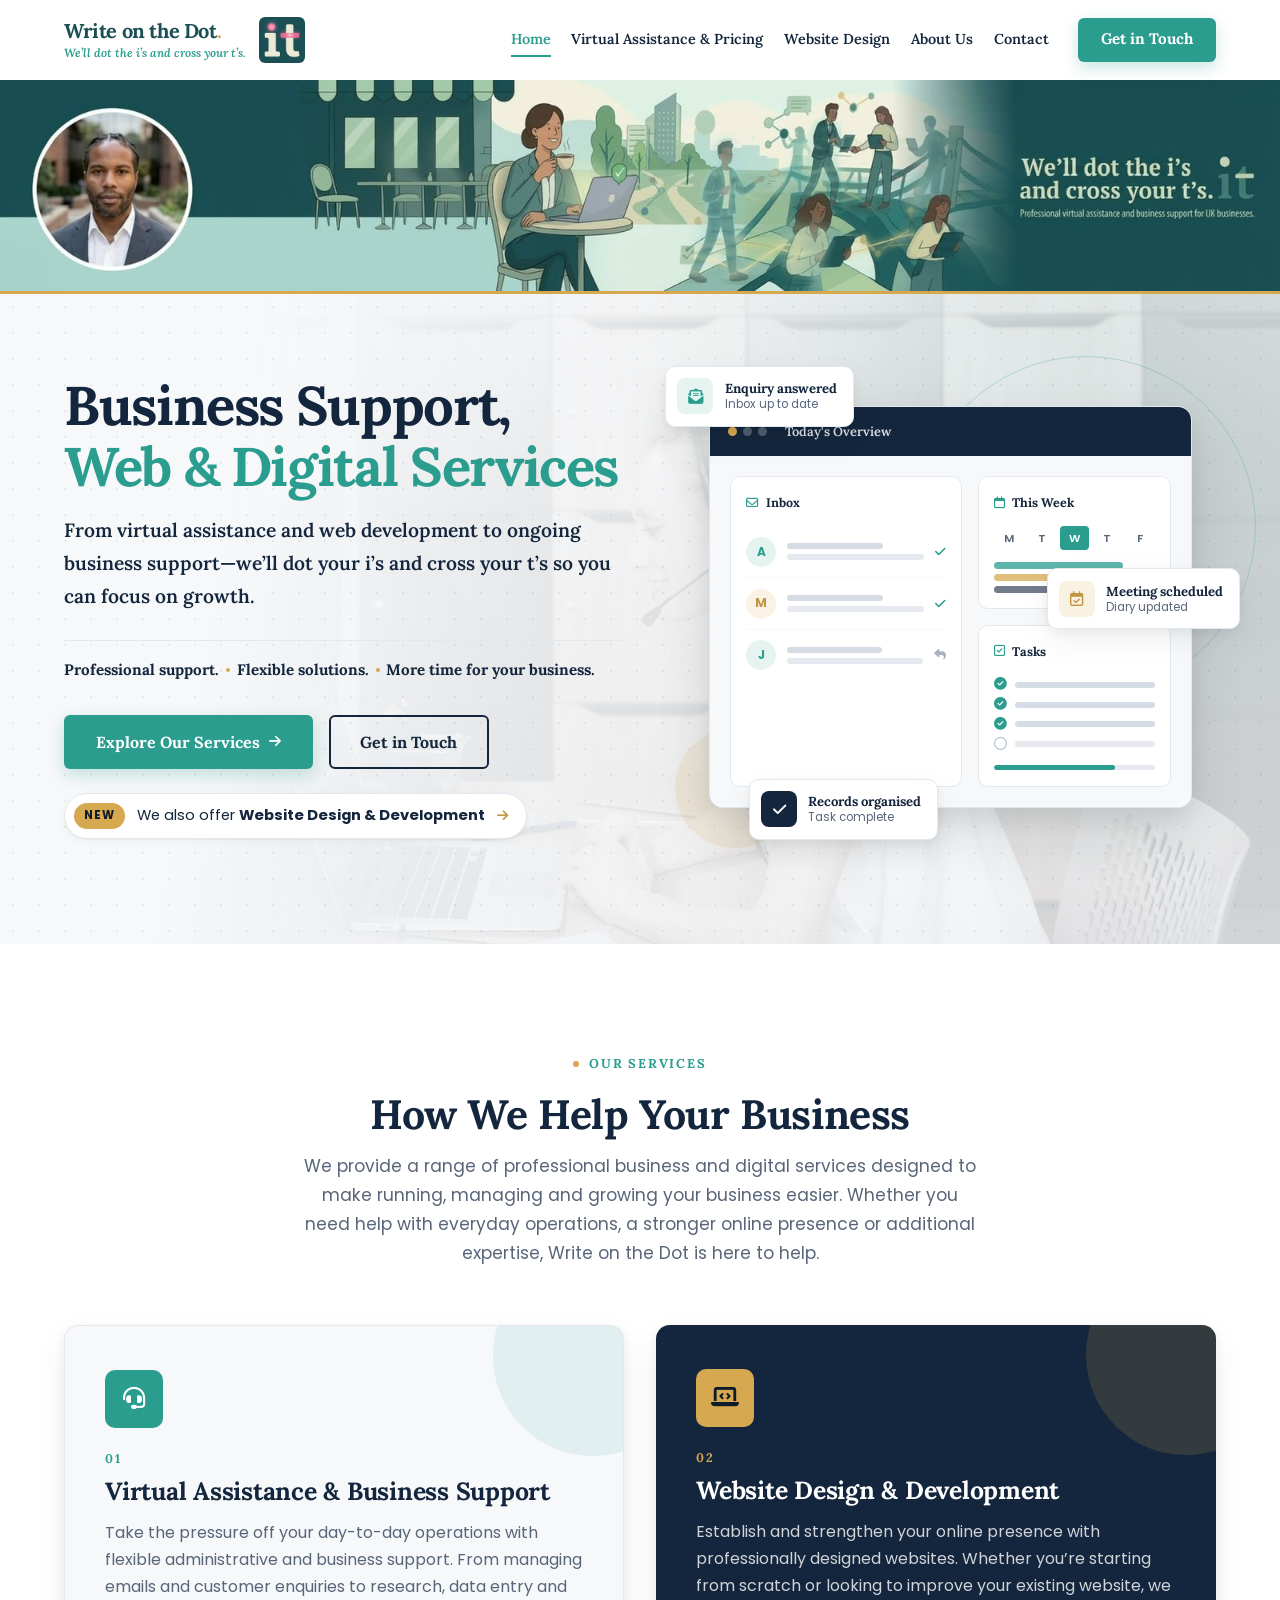
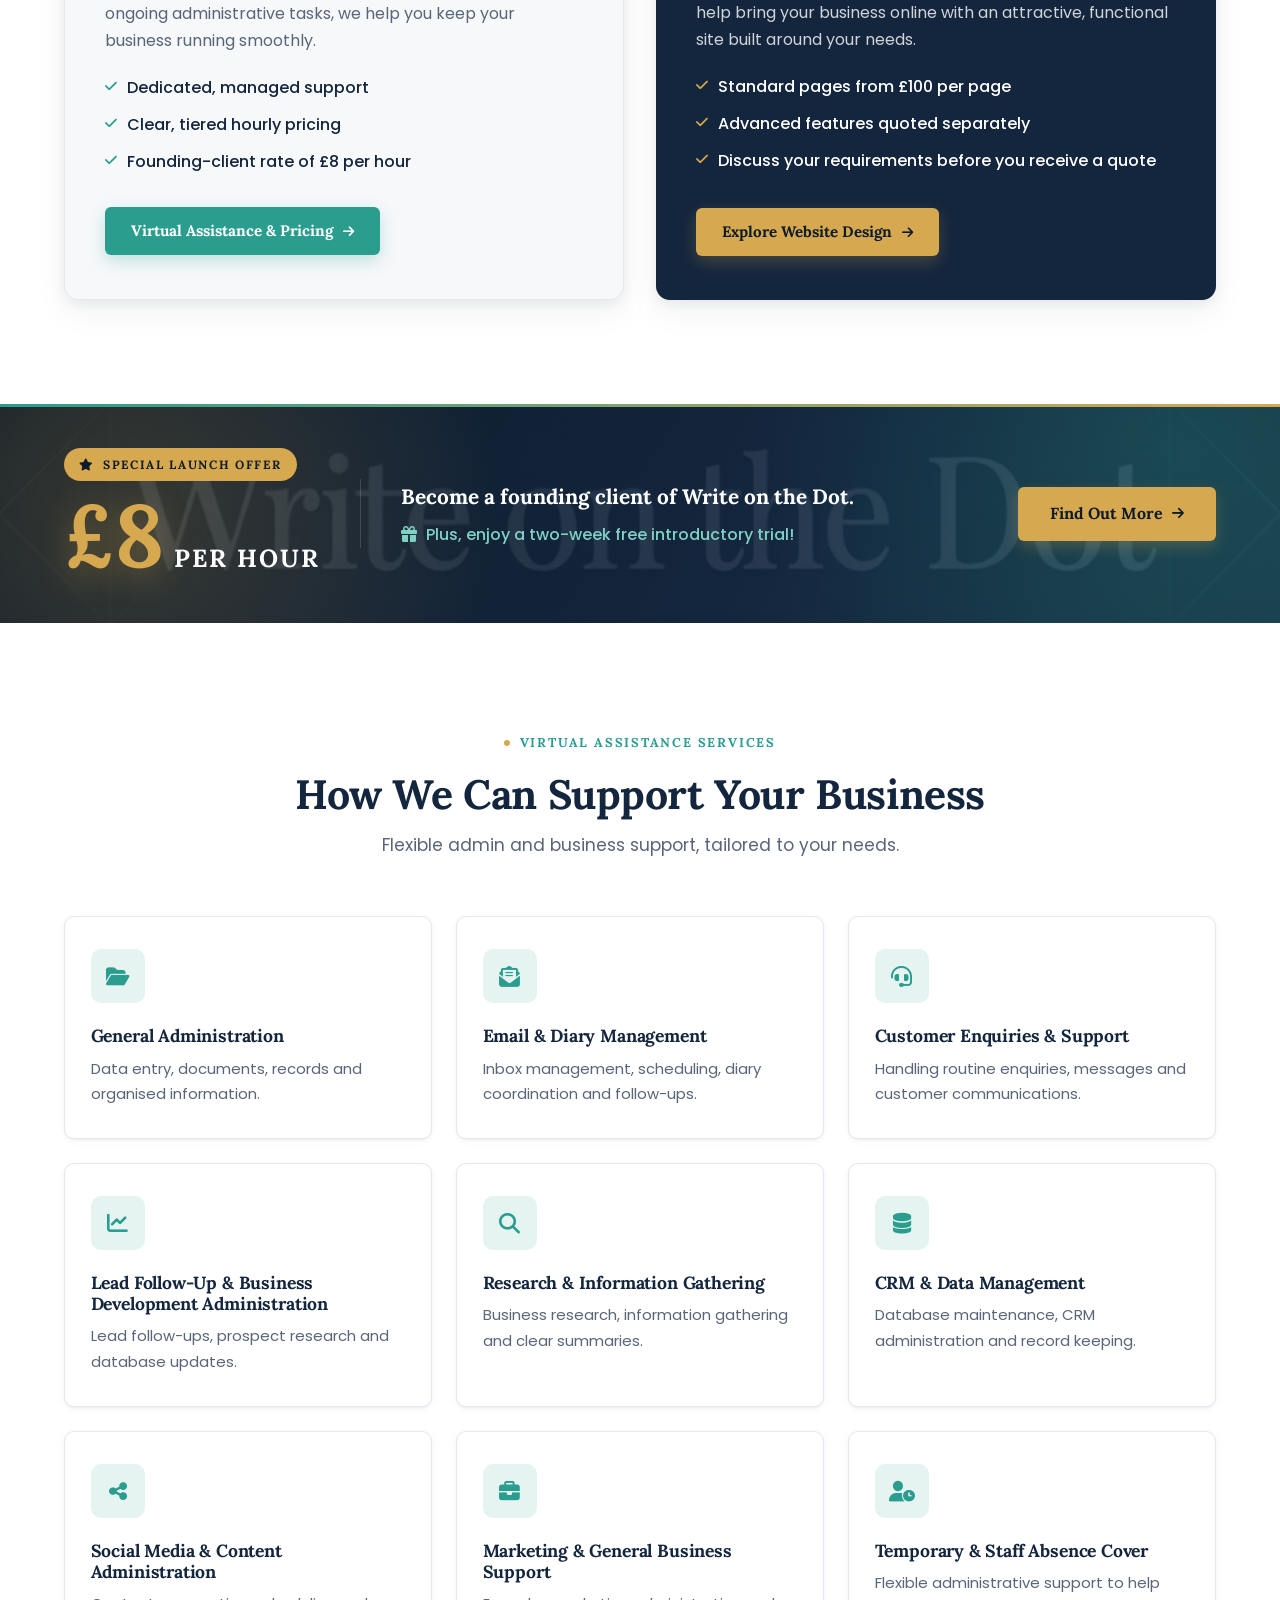
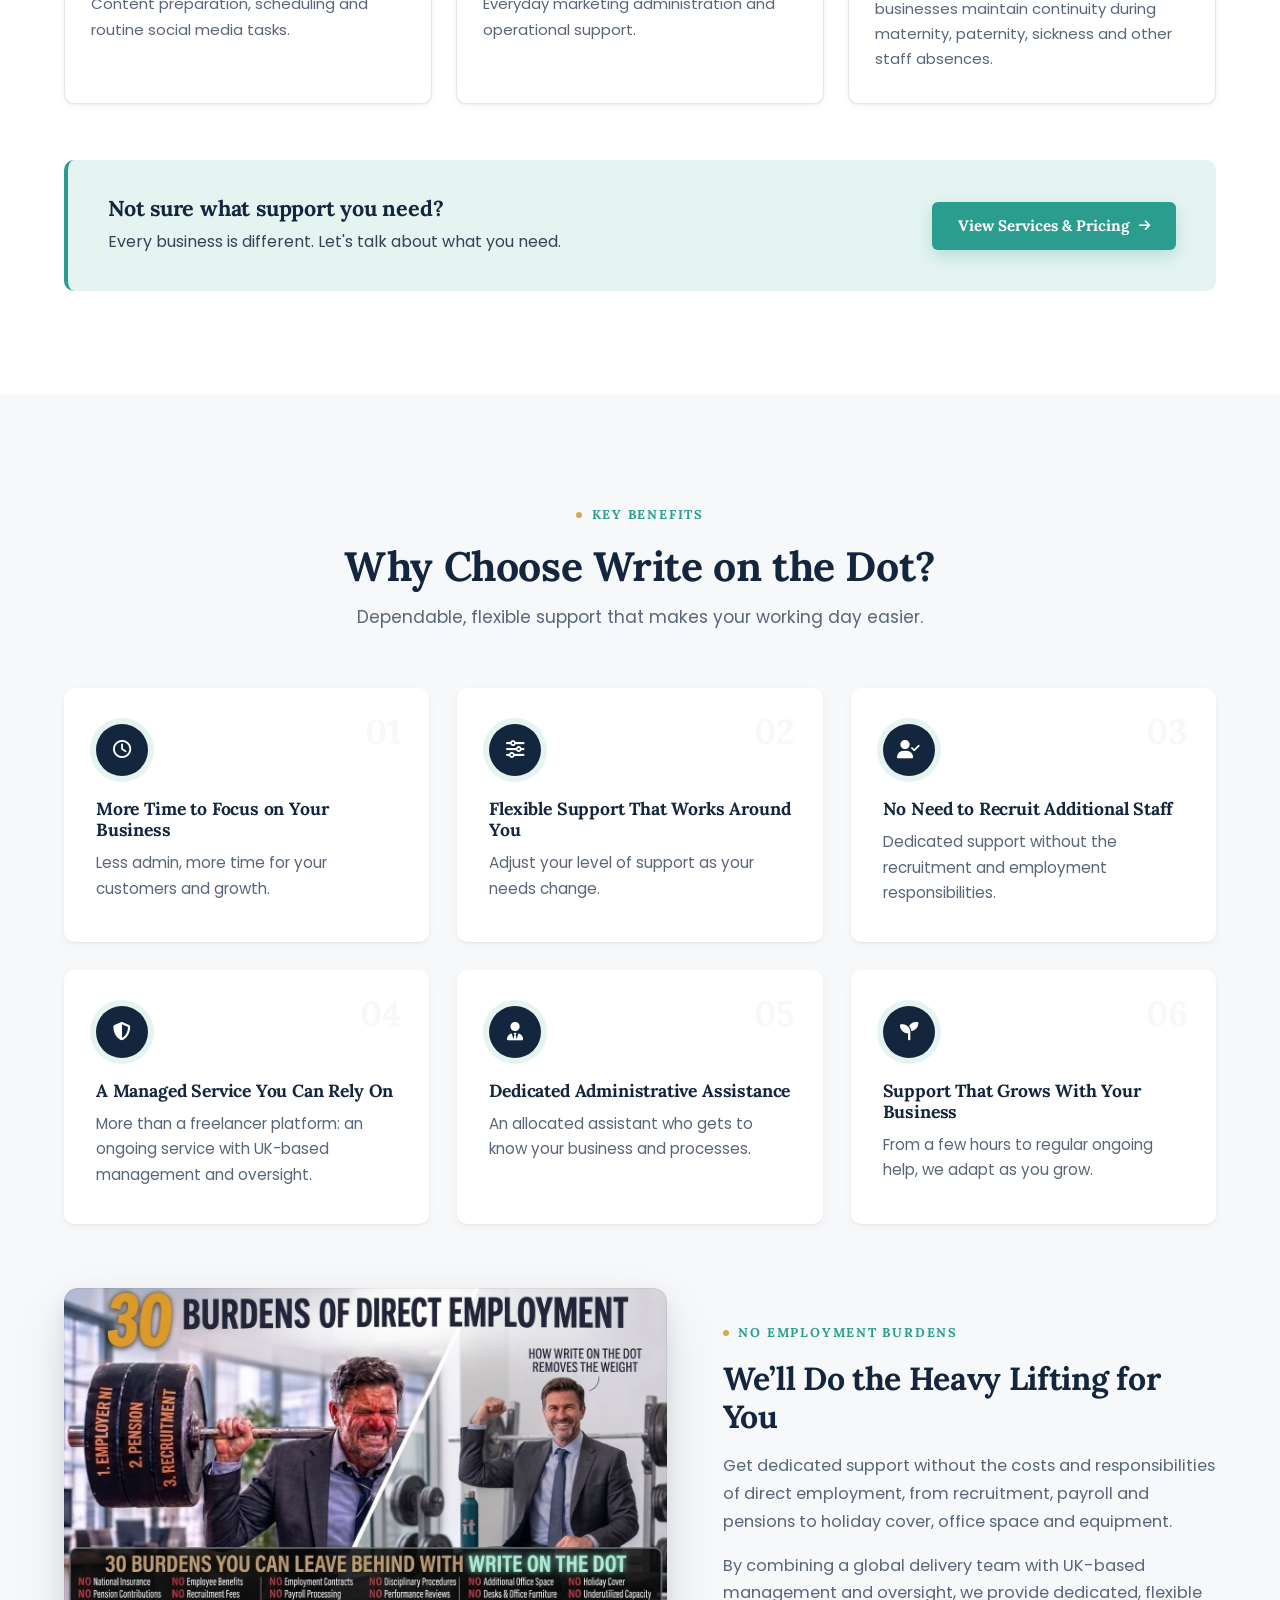
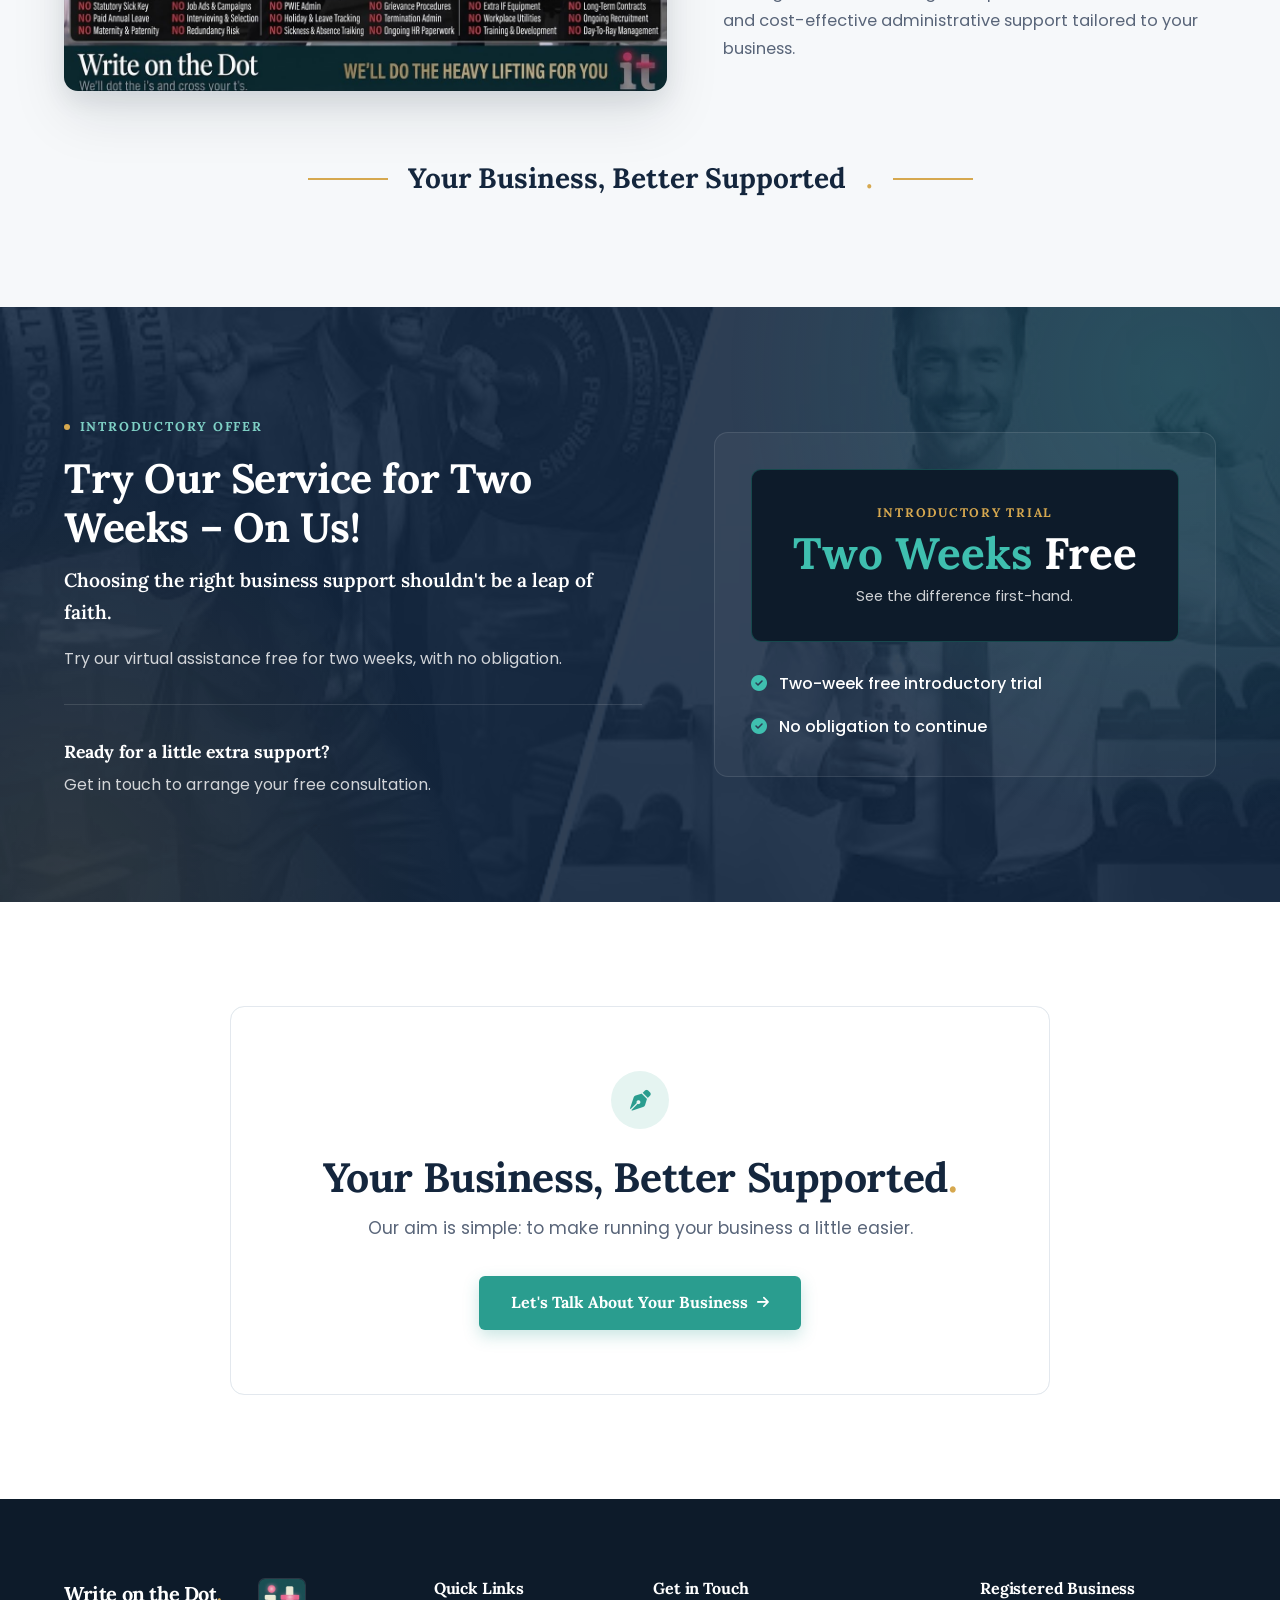
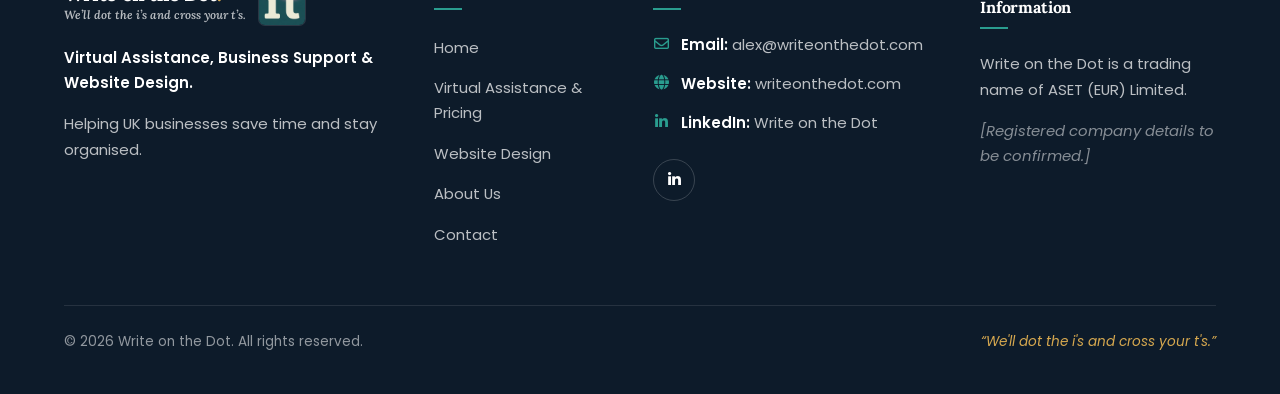
==== commit 2ea9b4d4: "Add homepage banner strip and enrich page imagery - Show the profile brand banner full-width at the " ====
--- a/index.html
+++ b/index.html
@@ -74,19 +74,17 @@
 
   <main id="main">
 
+    <!-- Brand banner strip -->
+    <div class="top-banner">
+      <img src="images/banner-profile.jpg" alt="Write on the Dot — We'll dot the i's and cross your t's. Professional virtual assistance and business support for UK businesses." width="1600" height="264">
+    </div>
+
     <!-- ================= SECTION 1: HERO ================= -->
     <section class="hero" aria-labelledby="hero-heading">
       <div class="hero-photo" aria-hidden="true"></div>
       <div class="hero-bg" aria-hidden="true"></div>
       <div class="container hero-grid">
         <div class="hero-content">
-          <p class="hero-brand animate-in" style="--delay: 0.05s">
-            <span class="hero-brand-name">Write on the Dot<span class="brand-dot">.</span></span>
-          </p>
-          <p class="slogan animate-in" style="--delay: 0.15s">
-            <span class="slogan-line" aria-hidden="true"></span>
-            &ldquo;We'll dot the i's and cross your t's.&rdquo;
-          </p>
 
           <h1 id="hero-heading" class="hero-title animate-in" style="--delay: 0.25s">
             Business Support, <span class="text-accent">Web &amp; Digital Services</span>
--- a/css/style.css
+++ b/css/style.css
@@ -357,6 +357,19 @@
 }
 
 /* -------------------------------------------------------------------------
+   6b. Top brand banner (homepage)
+   ------------------------------------------------------------------------- */
+.top-banner {
+  border-bottom: 3px solid var(--gold);
+  line-height: 0;
+}
+.top-banner img {
+  display: block;
+  width: 100%;
+  height: auto;
+}
+
+/* -------------------------------------------------------------------------
    7. Hero
    ------------------------------------------------------------------------- */
 .hero {
@@ -1047,6 +1060,28 @@
     linear-gradient(135deg, var(--teal-light), var(--border)) border-box;
 }
 .final-cta-inner .section-intro { margin-bottom: 2rem; }
+
+/* Final CTA with a strong background photo and a navy overlay for legibility */
+.final-cta-inner.final-cta-photo {
+  position: relative;
+  overflow: hidden;
+  border: 0;
+  background: var(--navy-dark);
+  box-shadow: var(--shadow-lg);
+}
+.final-cta-photo .panel-photo { mix-blend-mode: normal; filter: none; }
+.final-cta-photo::before {
+  content: "";
+  position: absolute;
+  inset: 0;
+  z-index: 1;
+  background: linear-gradient(180deg, rgba(13, 27, 42, 0.55) 0%, rgba(13, 27, 42, 0.72) 100%);
+  pointer-events: none;
+}
+.final-cta-photo > *:not(.panel-photo) { position: relative; z-index: 2; }
+.final-cta-photo .section-title { color: var(--white); }
+.final-cta-photo .section-intro { color: rgba(255, 255, 255, 0.88); }
+.final-cta-photo .final-cta-mark { background: var(--gold); color: var(--navy-dark); }
 
 .final-cta-mark {
   display: inline-grid;
@@ -1634,6 +1669,7 @@
 }
 .wd-benefits h3 { font-size: 1.35rem; margin-bottom: 1.25rem; }
 .wd-benefit-list { display: grid; grid-template-columns: 1fr 1fr; gap: 1rem 2rem; }
+.feature-copy .wd-benefit-list { grid-template-columns: 1fr; gap: 1rem; margin-top: 1.25rem; }
 .wd-benefit-list li { display: flex; gap: 0.7rem; align-items: flex-start; }
 .wd-benefit-list strong { color: var(--navy); }
 .wd-benefit-list i { color: var(--teal); margin-top: 0.3rem; }
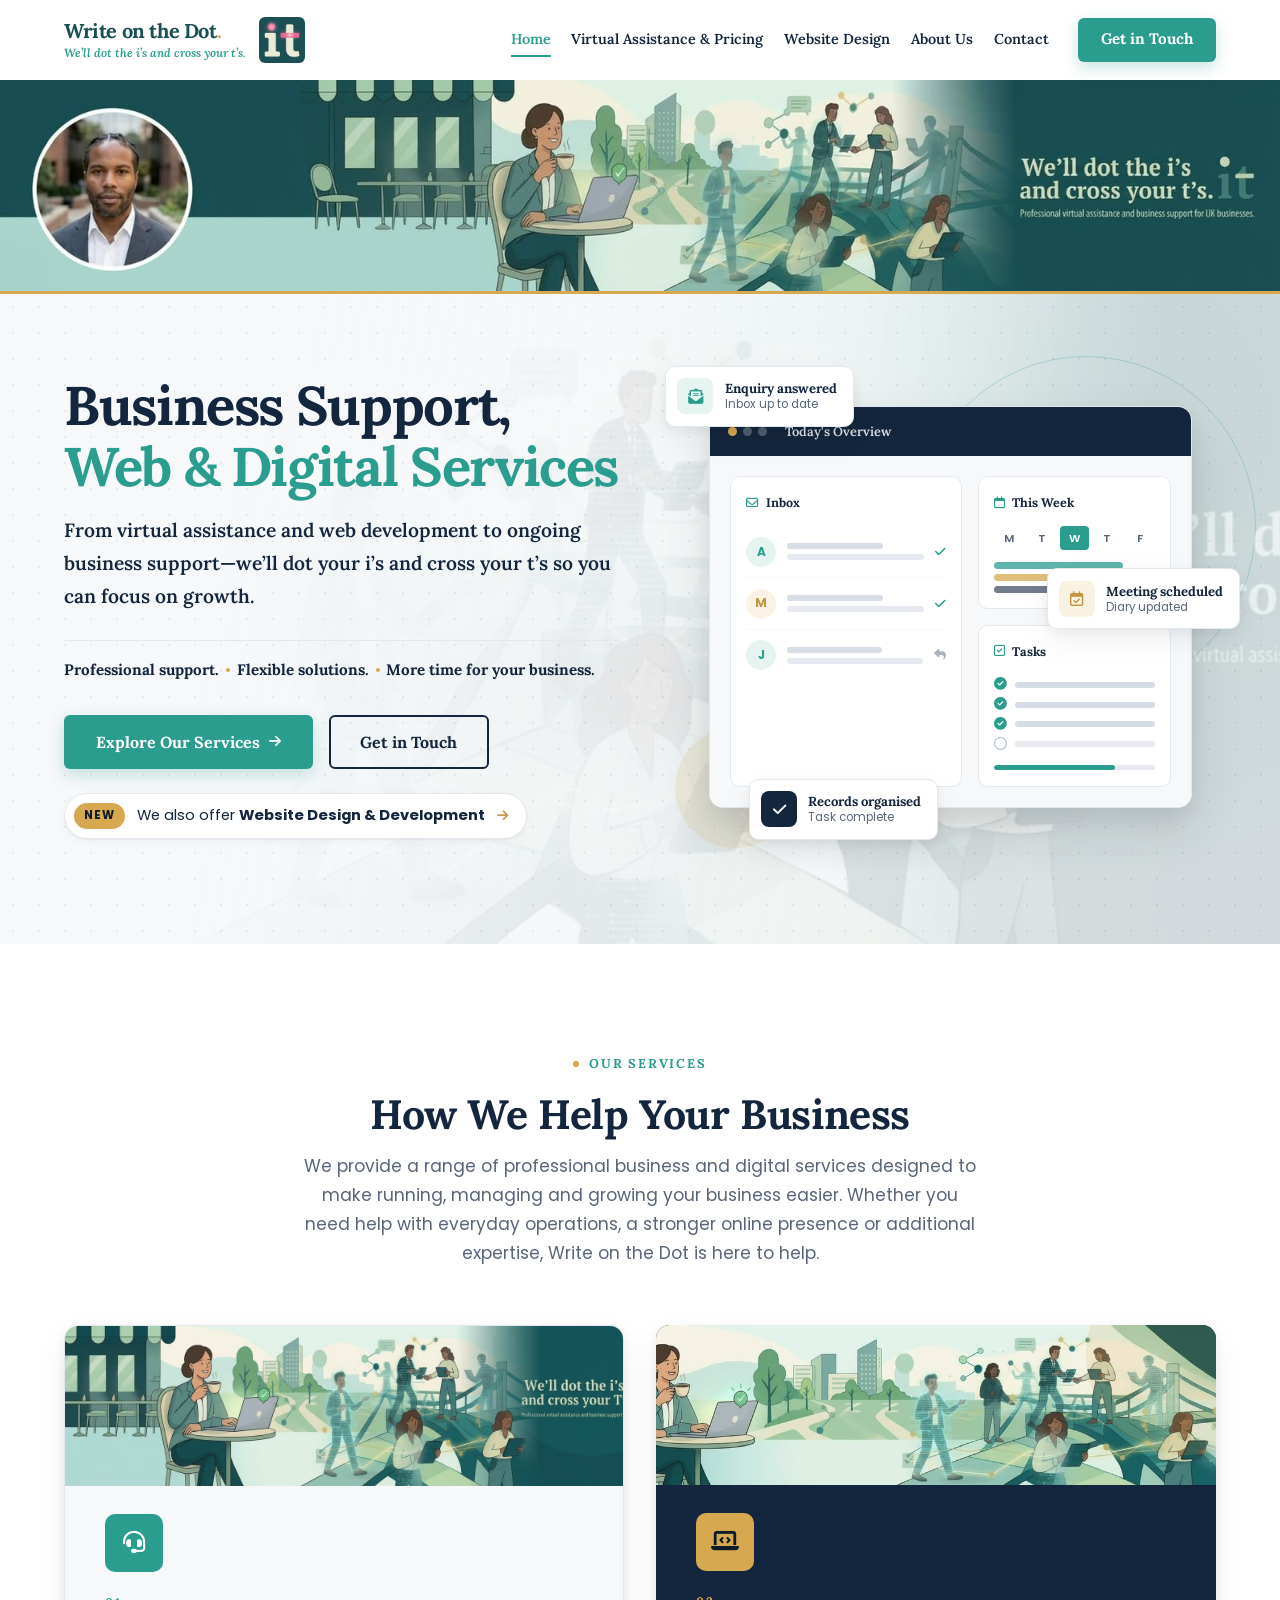
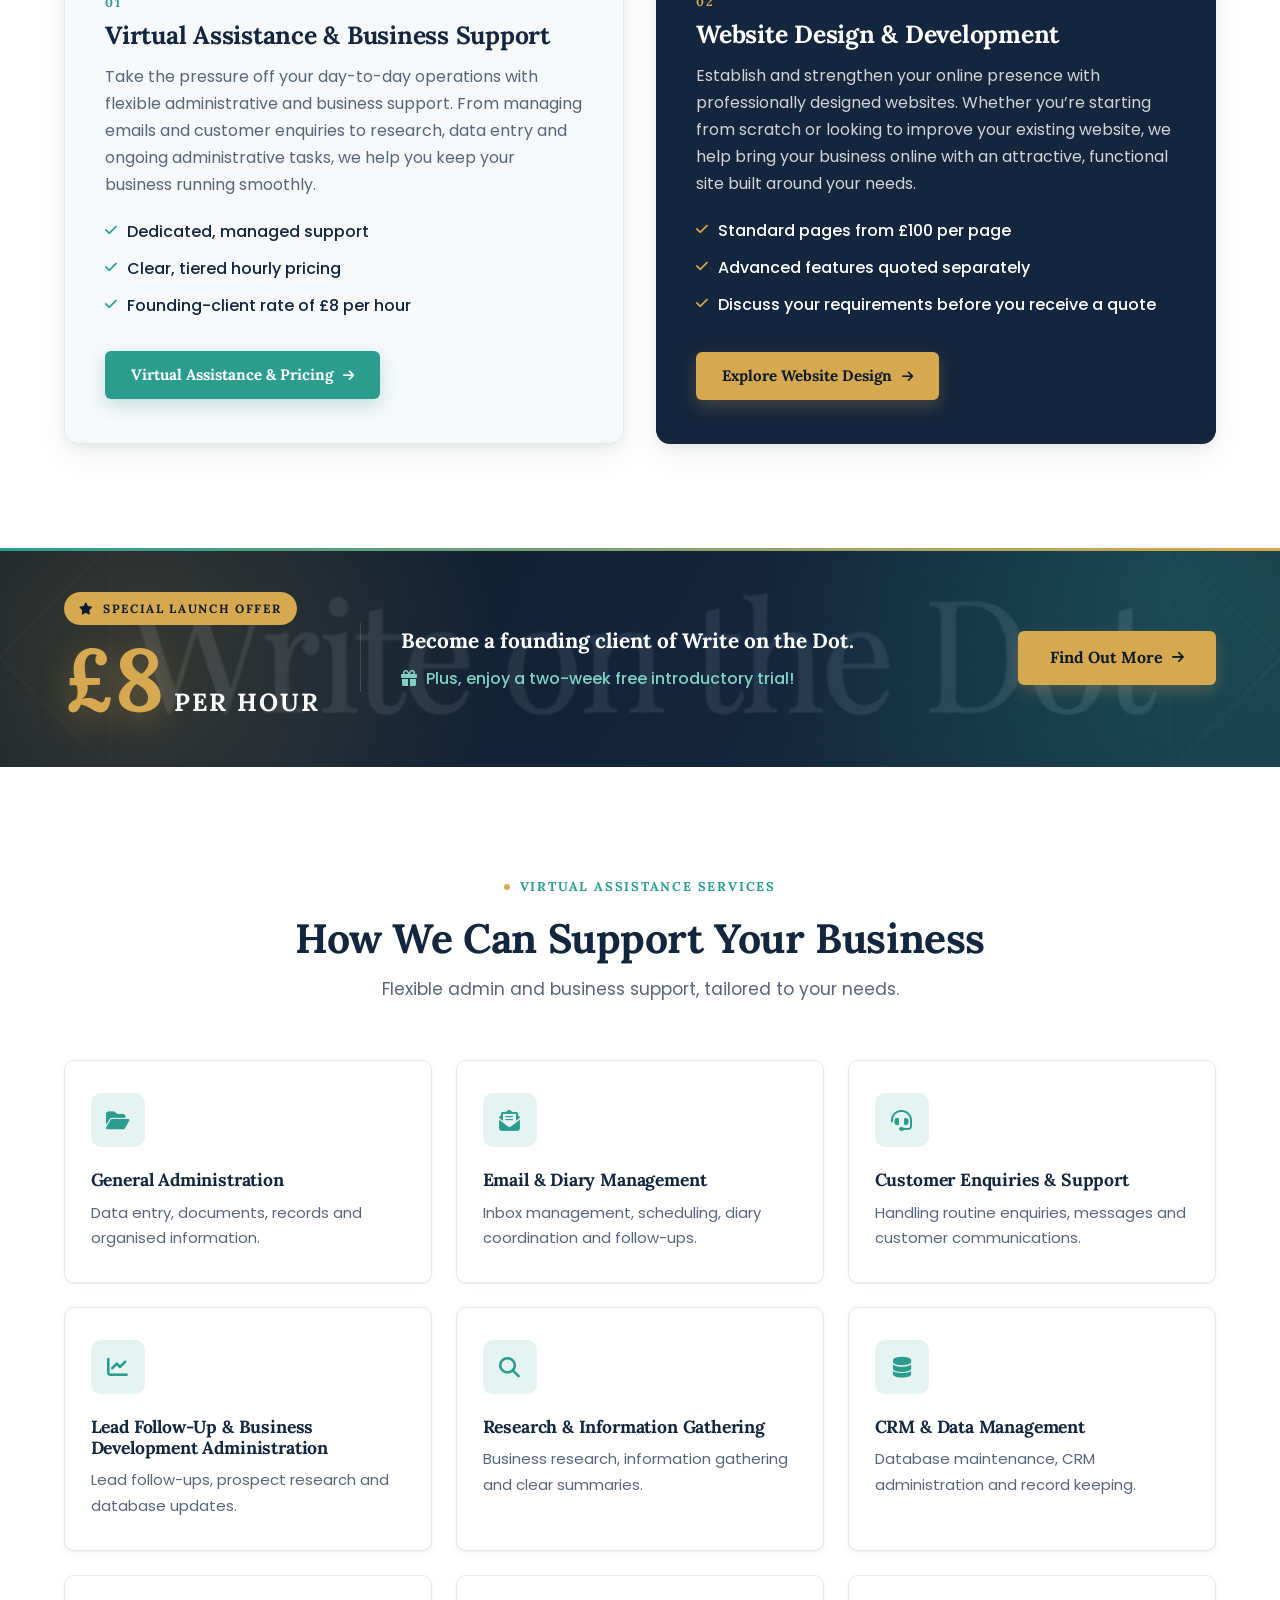
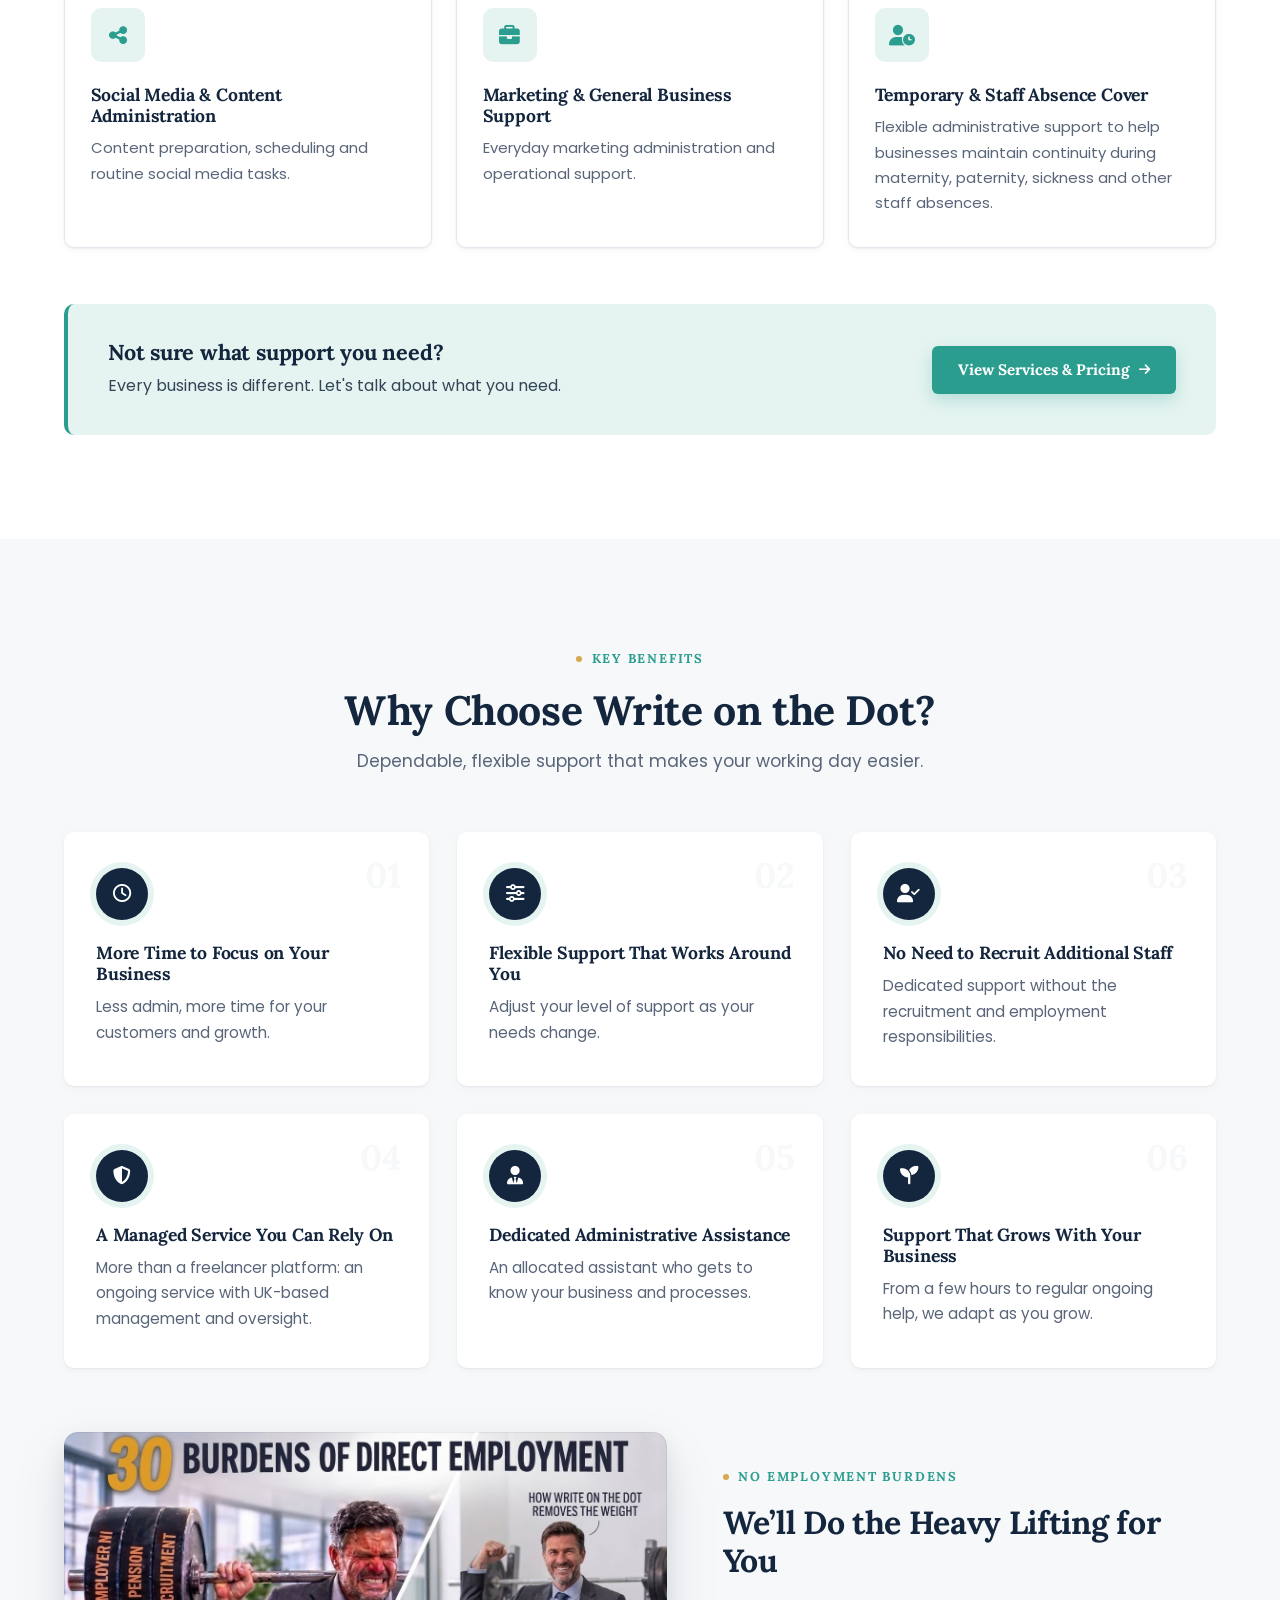
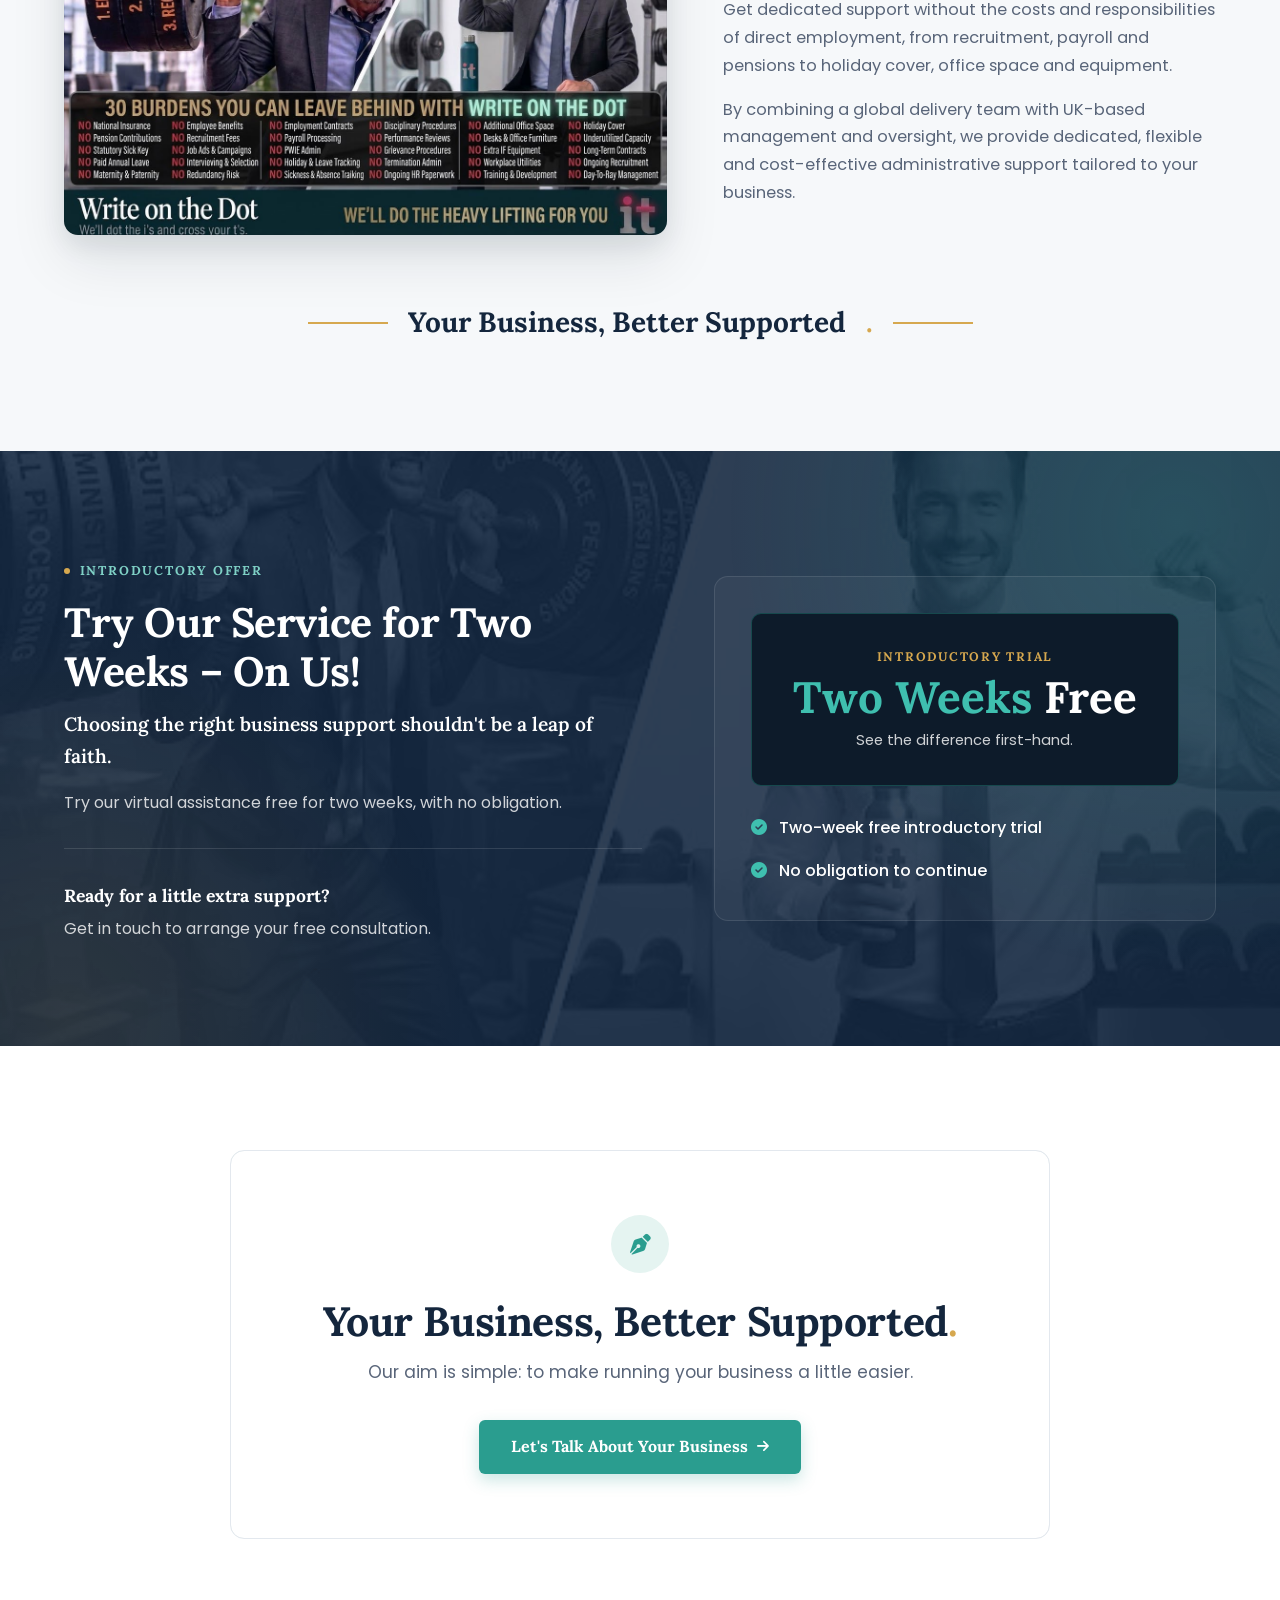
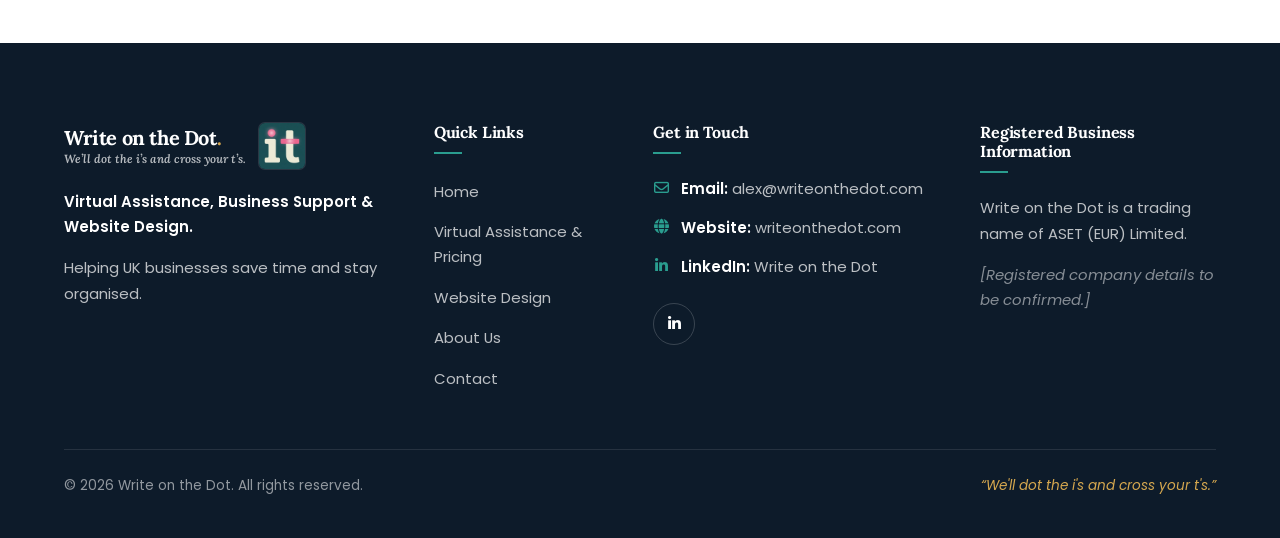
==== commit 7efe575a: "Use provided brand images throughout and slim the About closing CTA - Replace the stock hero and wor" ====
--- a/index.html
+++ b/index.html
@@ -182,6 +182,9 @@
 
         <div class="paths-grid">
           <article class="path-card path-va reveal">
+            <figure class="path-media">
+              <img src="images/banner-illustration.jpg" alt="Write on the Dot illustration of professionals collaborating with laptops and digital tools." width="1600" height="396" loading="lazy">
+            </figure>
             <span class="path-icon" aria-hidden="true"><i class="fa-solid fa-headset"></i></span>
             <span class="path-label">01</span>
             <h3>Virtual Assistance &amp; Business Support</h3>
@@ -195,6 +198,9 @@
           </article>
 
           <article class="path-card path-web reveal">
+            <figure class="path-media">
+              <img src="images/banner-illustration-slim.jpg" alt="Write on the Dot brand illustration banner." width="1600" height="264" loading="lazy">
+            </figure>
             <span class="path-icon" aria-hidden="true"><i class="fa-solid fa-laptop-code"></i></span>
             <span class="path-label">02</span>
             <h3>Website Design &amp; Development</h3>
--- a/css/style.css
+++ b/css/style.css
@@ -393,7 +393,7 @@
 .hero-photo {
   position: absolute;
   inset: 0;
-  background: url("../images/hero-virtual-assistant.jpg") 60% 30% / cover no-repeat;
+  background: url("../images/banner-illustration.jpg") 70% center / cover no-repeat;
   opacity: 0.16;
   filter: grayscale(0.35) contrast(1.05);
   -webkit-mask-image: linear-gradient(100deg, transparent 18%, rgba(0, 0, 0, 0.55) 48%, #000 78%);
@@ -1387,6 +1387,18 @@
 .js .path-card.reveal.is-visible { transition: opacity 0.8s var(--ease), transform var(--t) var(--ease), box-shadow var(--t) var(--ease); }
 .path-card:hover,
 .js .path-card.reveal.is-visible:hover { transform: translateY(-6px); box-shadow: var(--shadow-lg); }
+
+.path-media {
+  margin: -2.75rem -2.5rem 1.75rem;
+  align-self: stretch;
+  line-height: 0;
+}
+.path-media img {
+  width: 100%;
+  height: 10rem;
+  object-fit: cover;
+  object-position: center;
+}
 
 .path-va { background: var(--off-white); border: 1px solid var(--border); }
 .path-va::after { background: rgba(42, 157, 143, 0.1); }
@@ -1851,6 +1863,7 @@
 @media (max-width: 640px) {
   .hero-also { font-size: 0.85rem; border-radius: var(--radius); }
   .path-card { padding: 2rem 1.5rem; }
+  .path-media { margin: -2rem -1.5rem 1.5rem; }
   .path-card .btn,
   .page-hero-actions .btn,
   .final-cta-actions .btn { width: 100%; }
@@ -1967,6 +1980,12 @@
   .trial-grid { grid-template-columns: 1fr; gap: 3rem; }
   .benefits-grid { grid-template-columns: repeat(2, 1fr); }
   .section { padding: 5rem 0; }
+
+  .top-banner img {
+    height: 6.5rem;
+    object-fit: cover;
+    object-position: center;
+  }
 }
 
 @media (max-width: 640px) {
@@ -1977,6 +1996,8 @@
   .brand { font-size: 1.05rem; gap: 0.6rem; }
   .brand-tagline { font-size: 0.66rem; }
   .brand-logo { width: 38px; height: 38px; }
+
+  .top-banner img { height: 4.5rem; }
 
   .hero { padding: 2.5rem 0 4rem; }
   .slogan { font-size: 1rem; }
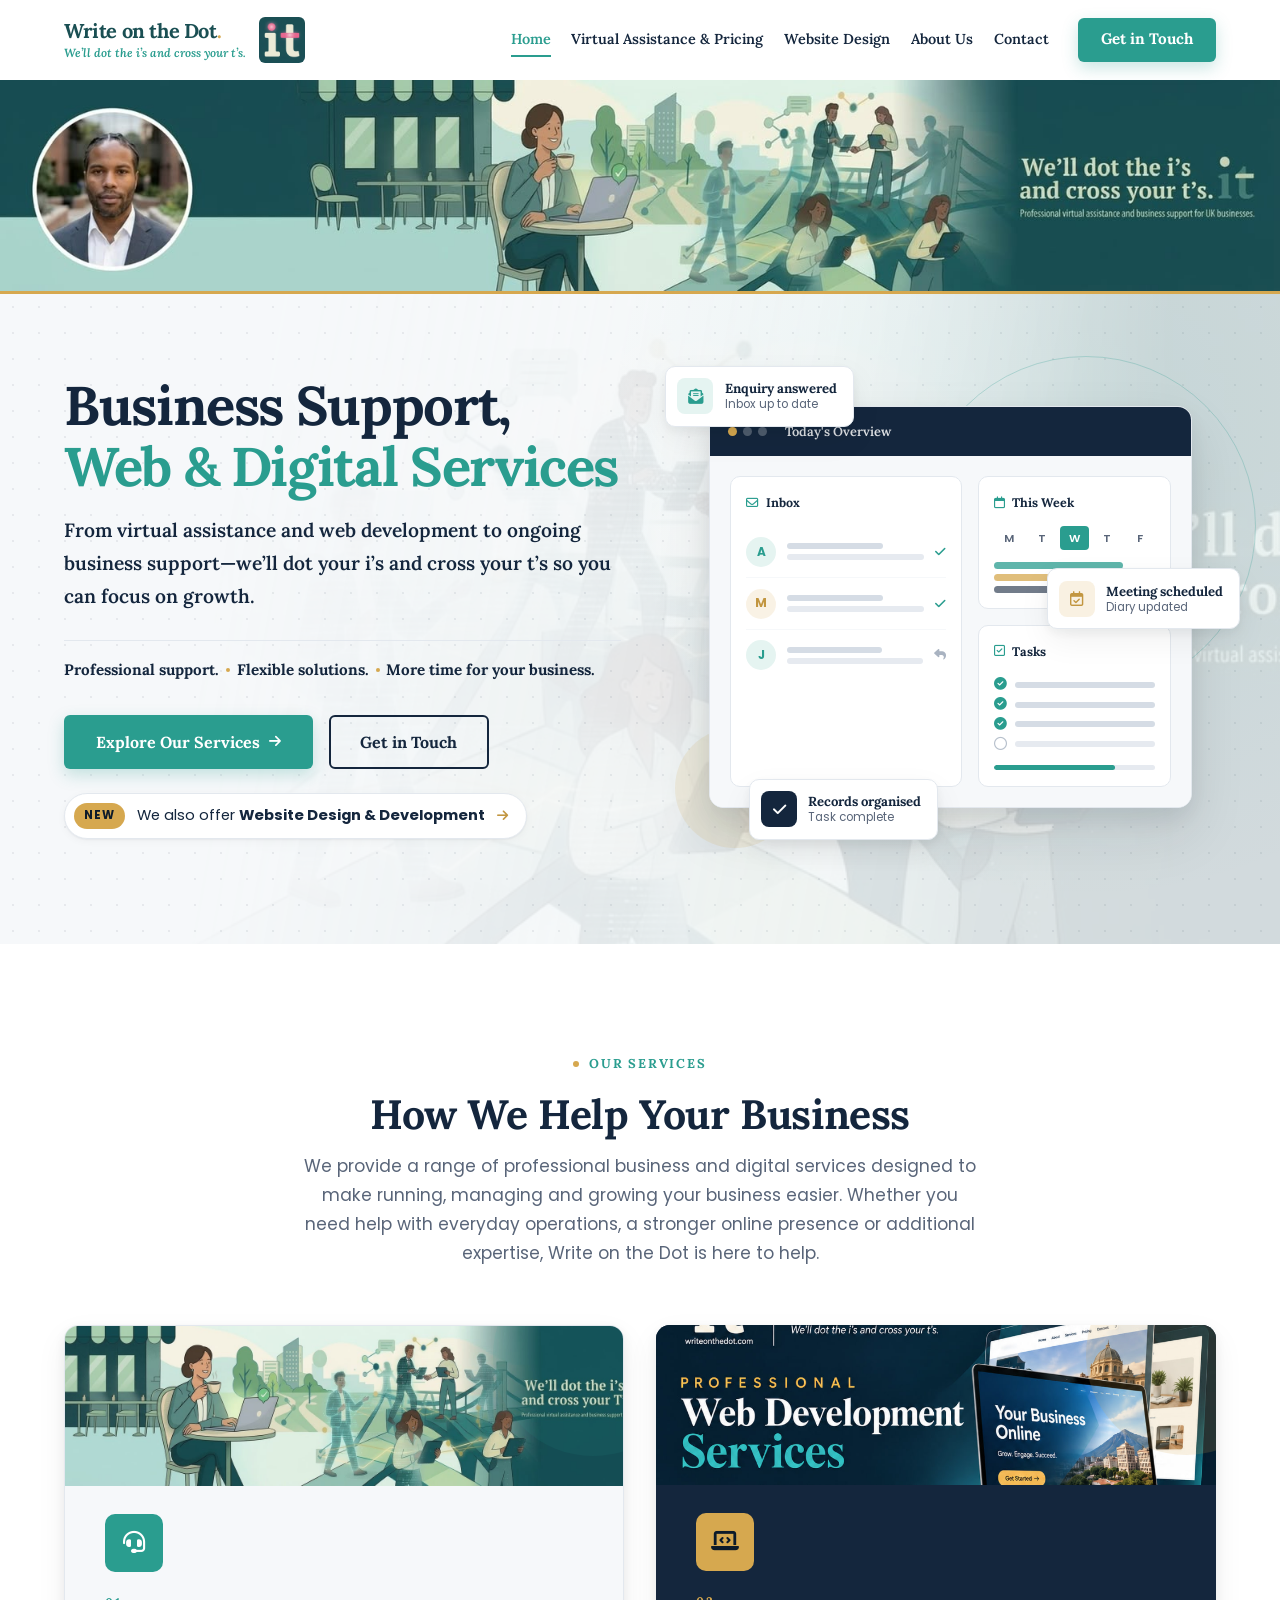
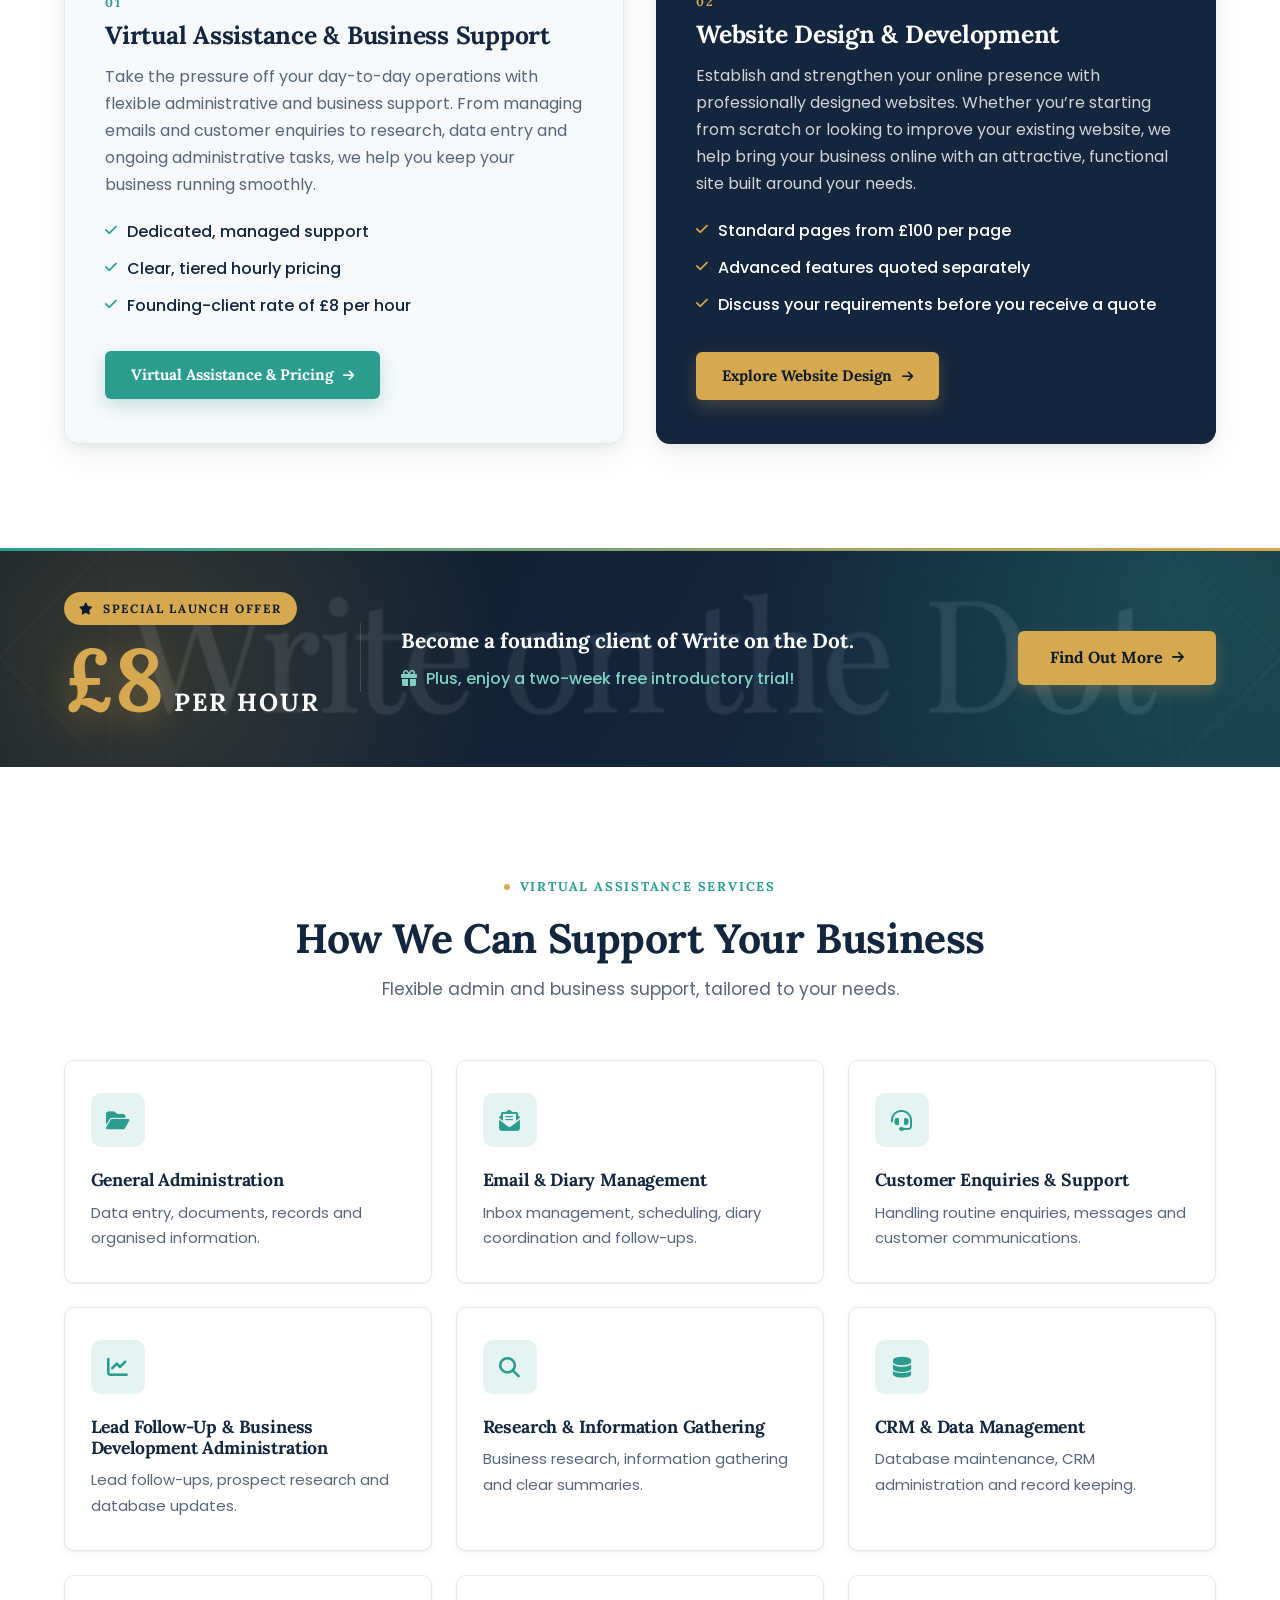
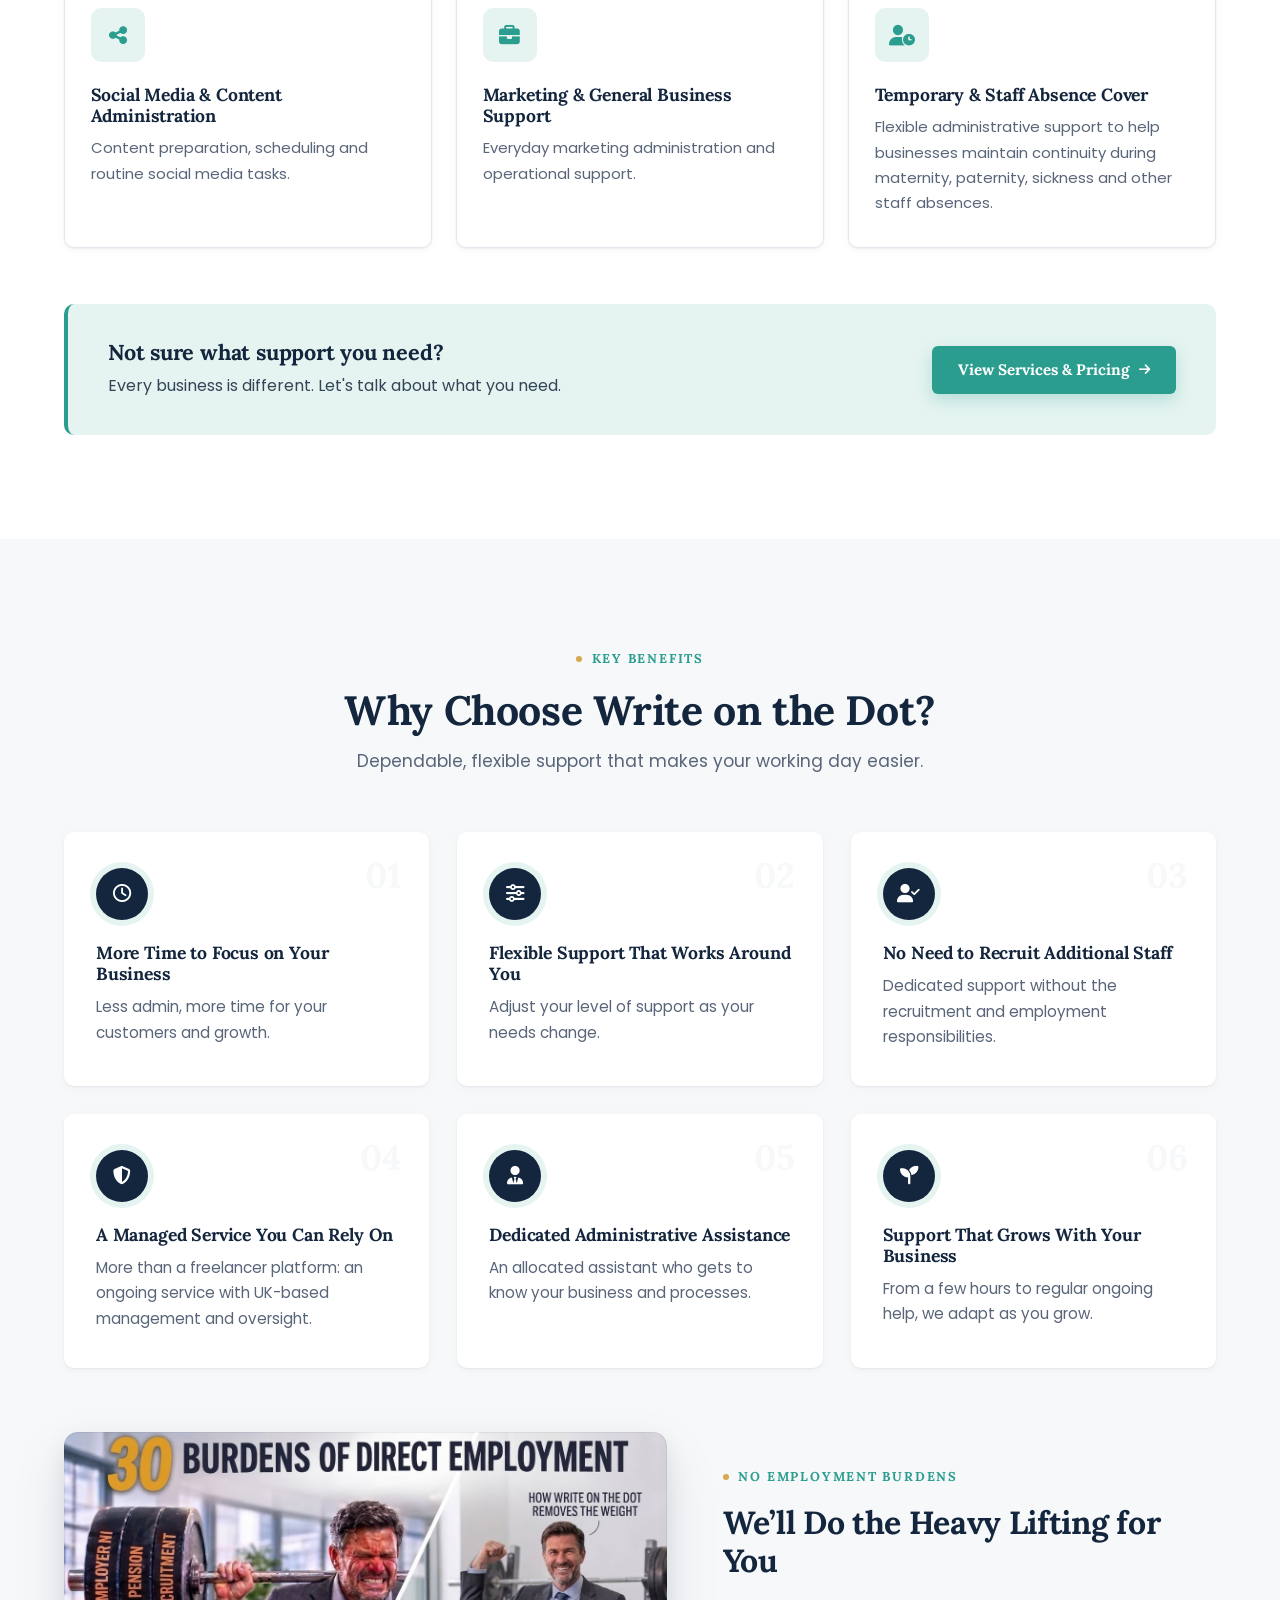
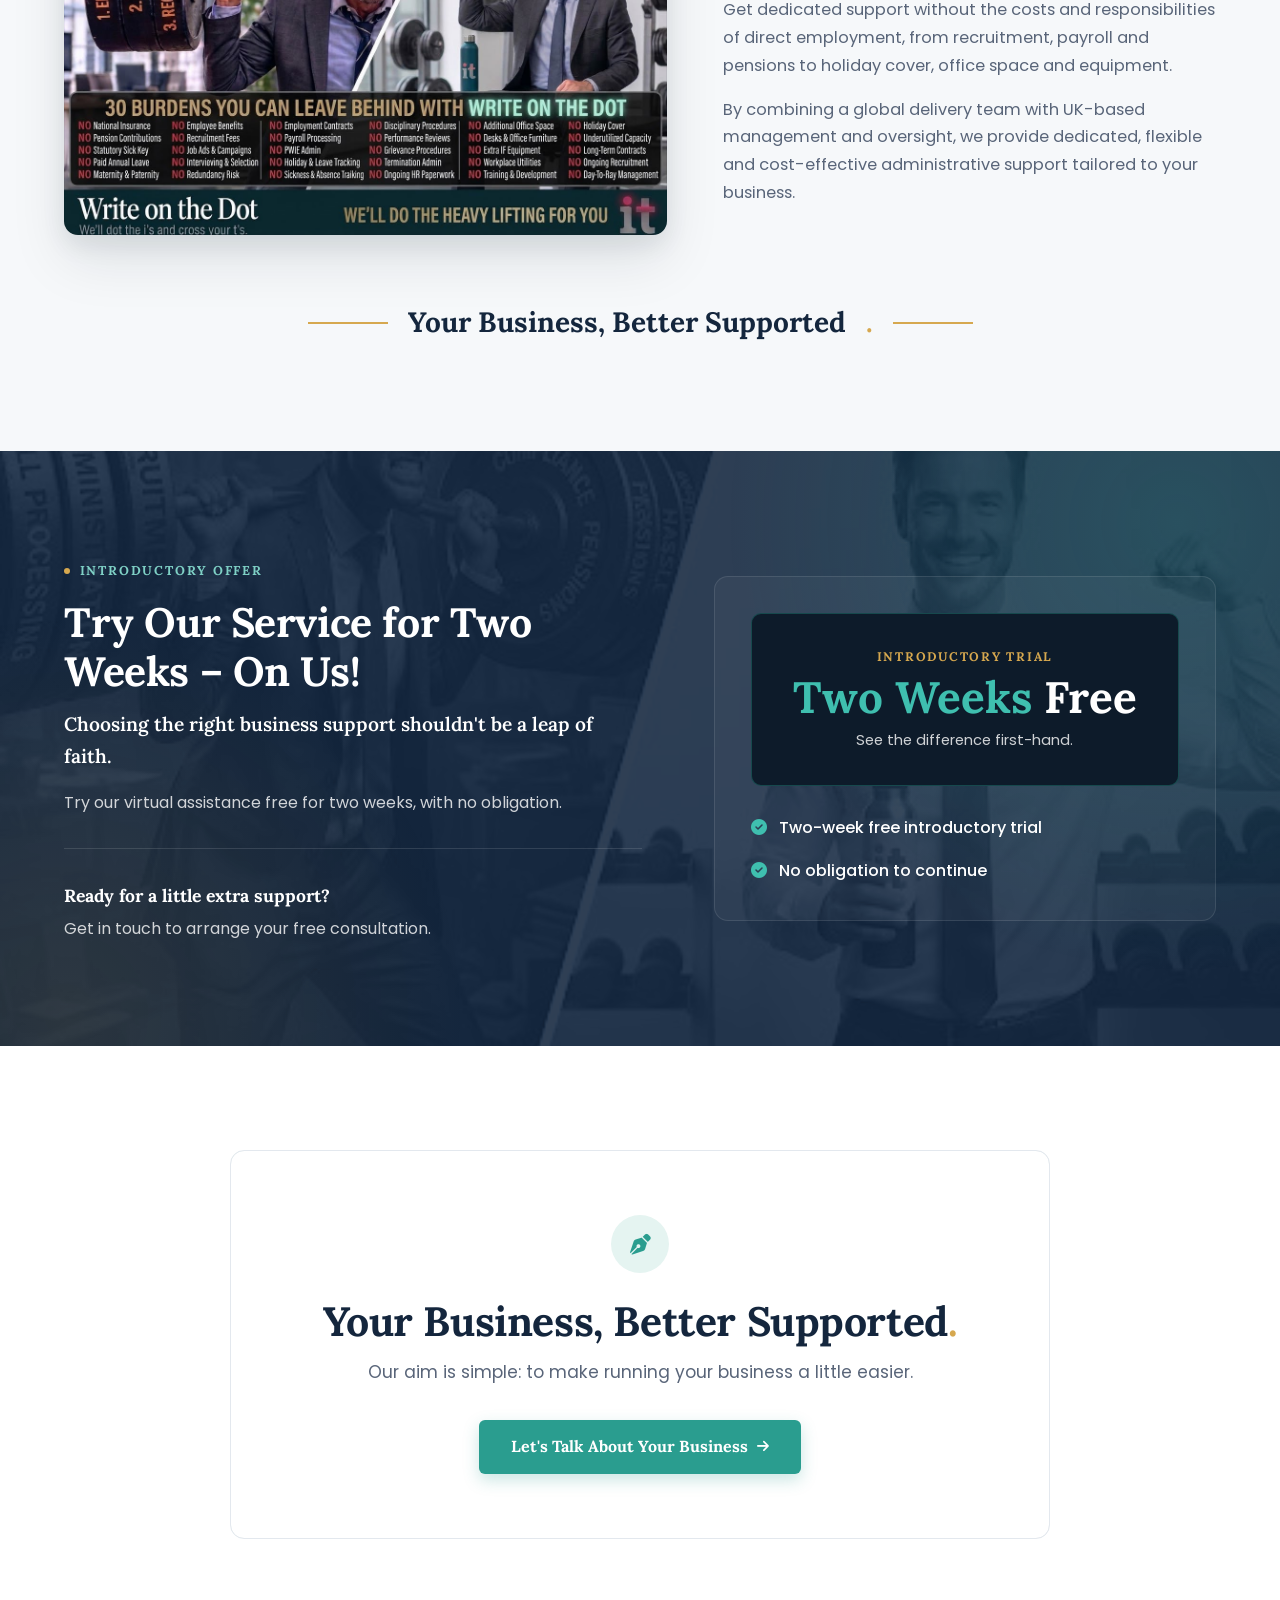
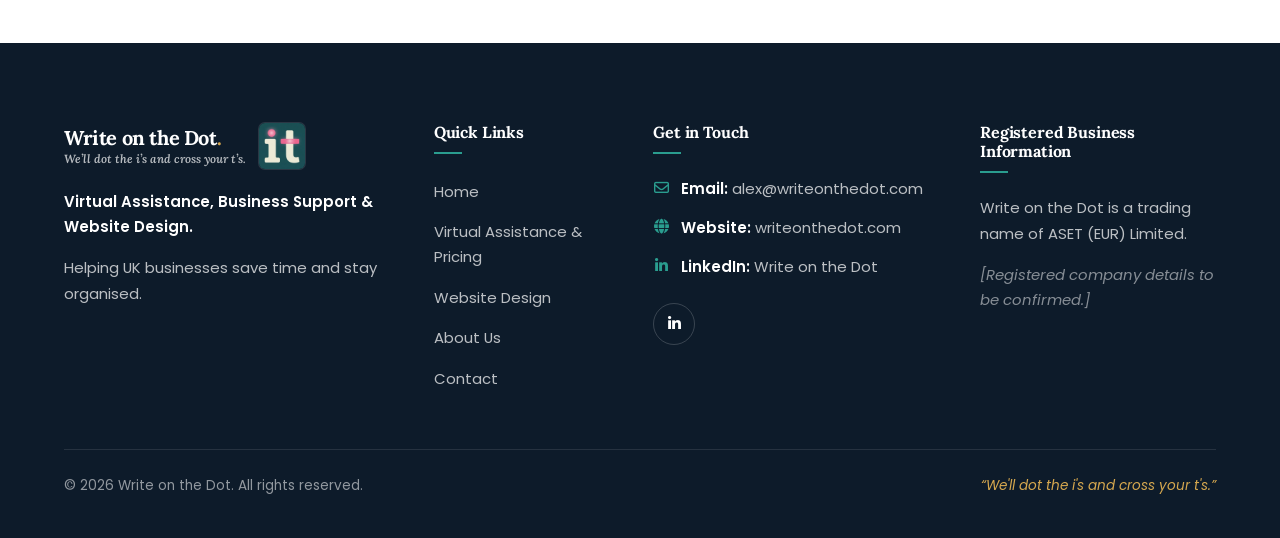
==== commit 1b019817: "Add card stroke hover animation and web development promo images - Trace a teal-to-gold beam around " ====
--- a/index.html
+++ b/index.html
@@ -199,7 +199,7 @@
 
           <article class="path-card path-web reveal">
             <figure class="path-media">
-              <img src="images/banner-illustration-slim.jpg" alt="Write on the Dot brand illustration banner." width="1600" height="264" loading="lazy">
+              <img src="images/web-development-services.png" alt="Write on the Dot web development services: laptops showing professionally designed business websites." width="1024" height="543" loading="lazy">
             </figure>
             <span class="path-icon" aria-hidden="true"><i class="fa-solid fa-laptop-code"></i></span>
             <span class="path-label">02</span>
--- a/css/style.css
+++ b/css/style.css
@@ -1921,6 +1921,67 @@
 }
 .js .service-card.reveal.is-visible:hover { transform: translateY(-6px); }
 .js .benefit-card.reveal.is-visible:hover { transform: translateY(-5px); }
+
+/* -------------------------------------------------------------------------
+   14b. Card stroke motion — a light beam travels the full card border on hover
+   ------------------------------------------------------------------------- */
+@property --stroke-angle {
+  syntax: "<angle>";
+  initial-value: 0deg;
+  inherits: false;
+}
+
+.audience-card { position: relative; }
+
+.path-card::before,
+.service-card::after,
+.benefit-card::before,
+.price-card::before,
+.audience-card::before,
+.mv-card::before,
+.web-price-card::after {
+  content: "";
+  position: absolute;
+  inset: 0;
+  z-index: 3;
+  padding: 2px;
+  border-radius: inherit;
+  background: conic-gradient(
+    from var(--stroke-angle),
+    transparent 0% 68%,
+    var(--teal) 80%,
+    var(--gold) 90%,
+    transparent 100%
+  );
+  -webkit-mask: linear-gradient(#000 0 0) content-box, linear-gradient(#000 0 0);
+  -webkit-mask-composite: xor;
+          mask: linear-gradient(#000 0 0) content-box, linear-gradient(#000 0 0);
+          mask-composite: exclude;
+  opacity: 0;
+  pointer-events: none;
+  transition: opacity 0.35s var(--ease);
+}
+
+.path-card:hover::before,
+.service-card:hover::after,
+.benefit-card:hover::before,
+.price-card:hover::before,
+.audience-card:hover::before,
+.mv-card:hover::before,
+.web-price-card:hover::after {
+  opacity: 1;
+  animation: card-stroke-spin 2.6s linear infinite;
+}
+
+@keyframes card-stroke-spin {
+  to { --stroke-angle: 360deg; }
+}
+
+/* Gentle lift on cards that didn't already have it */
+.audience-card,
+.mv-card { transition: transform var(--t) var(--ease), box-shadow var(--t) var(--ease); }
+.audience-card:hover,
+.mv-card:hover { transform: translateY(-5px); box-shadow: var(--shadow); }
 
 /* -------------------------------------------------------------------------
    15. Responsive
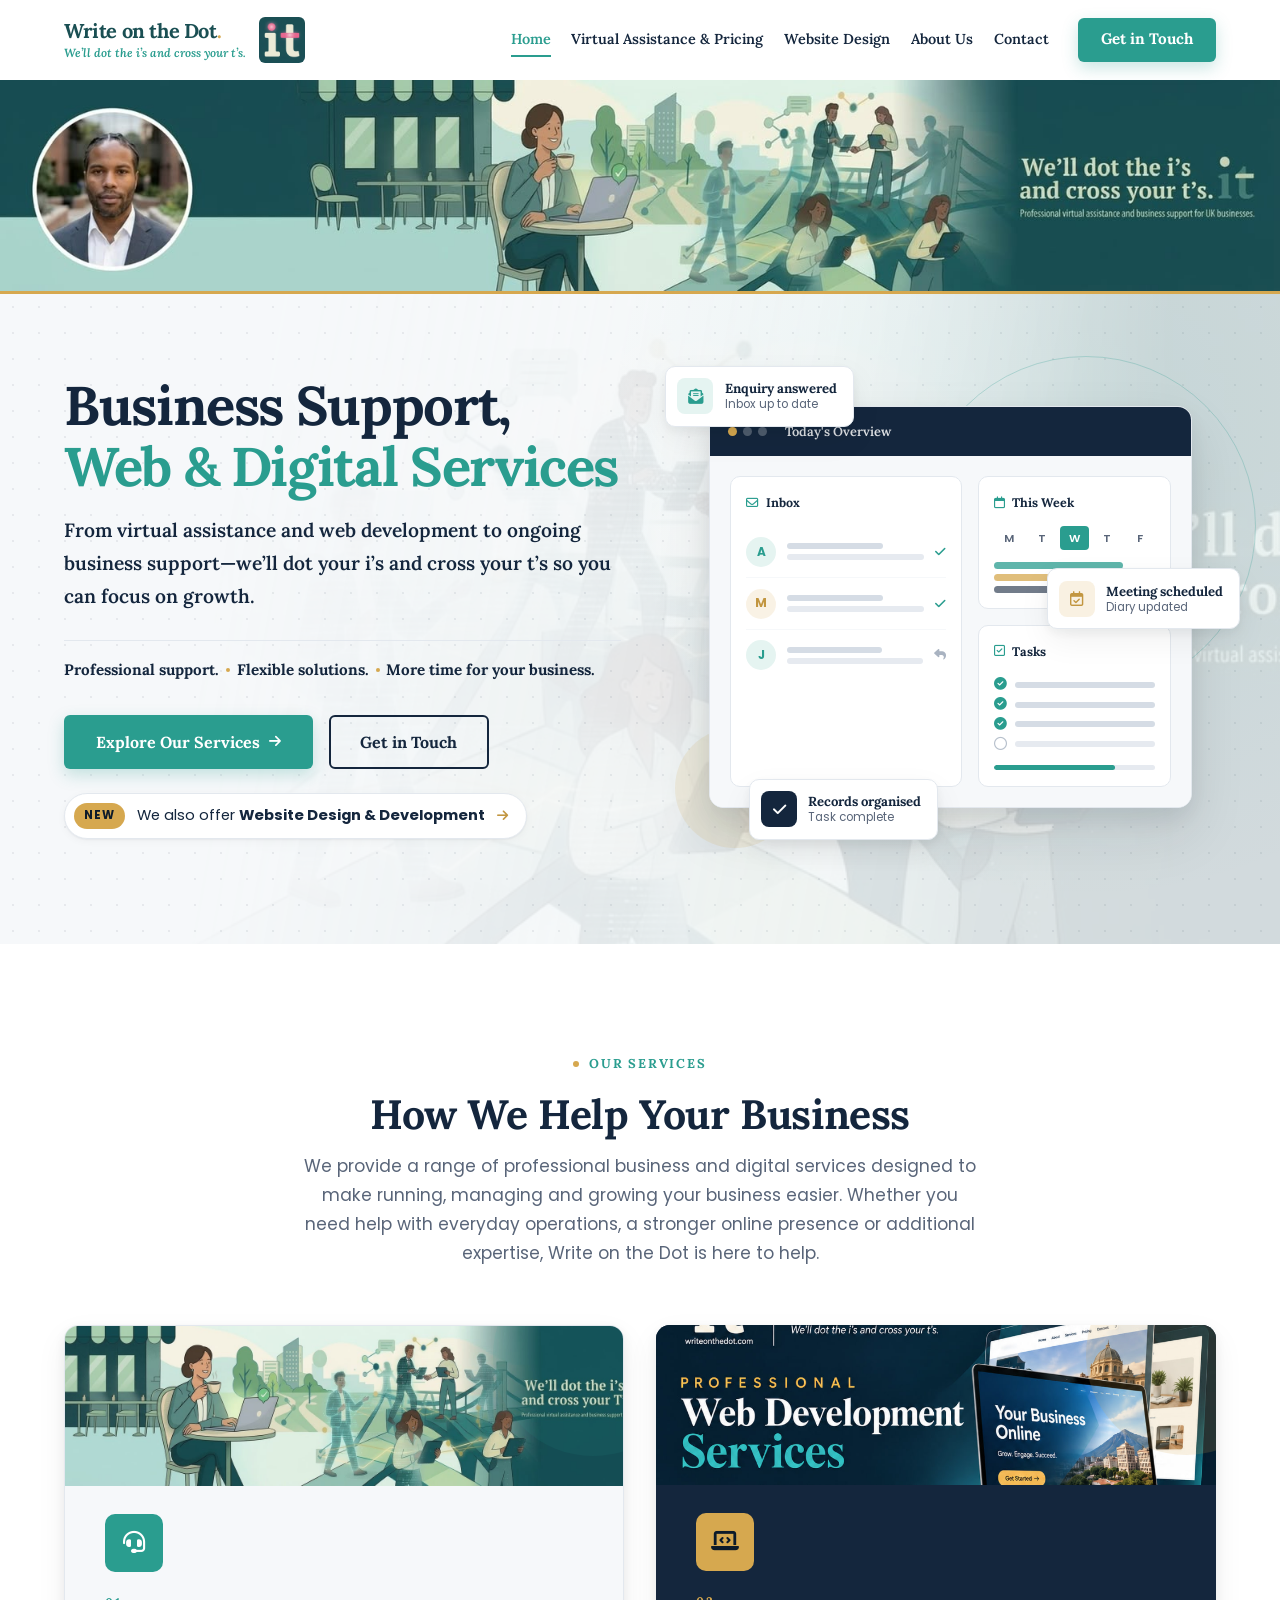
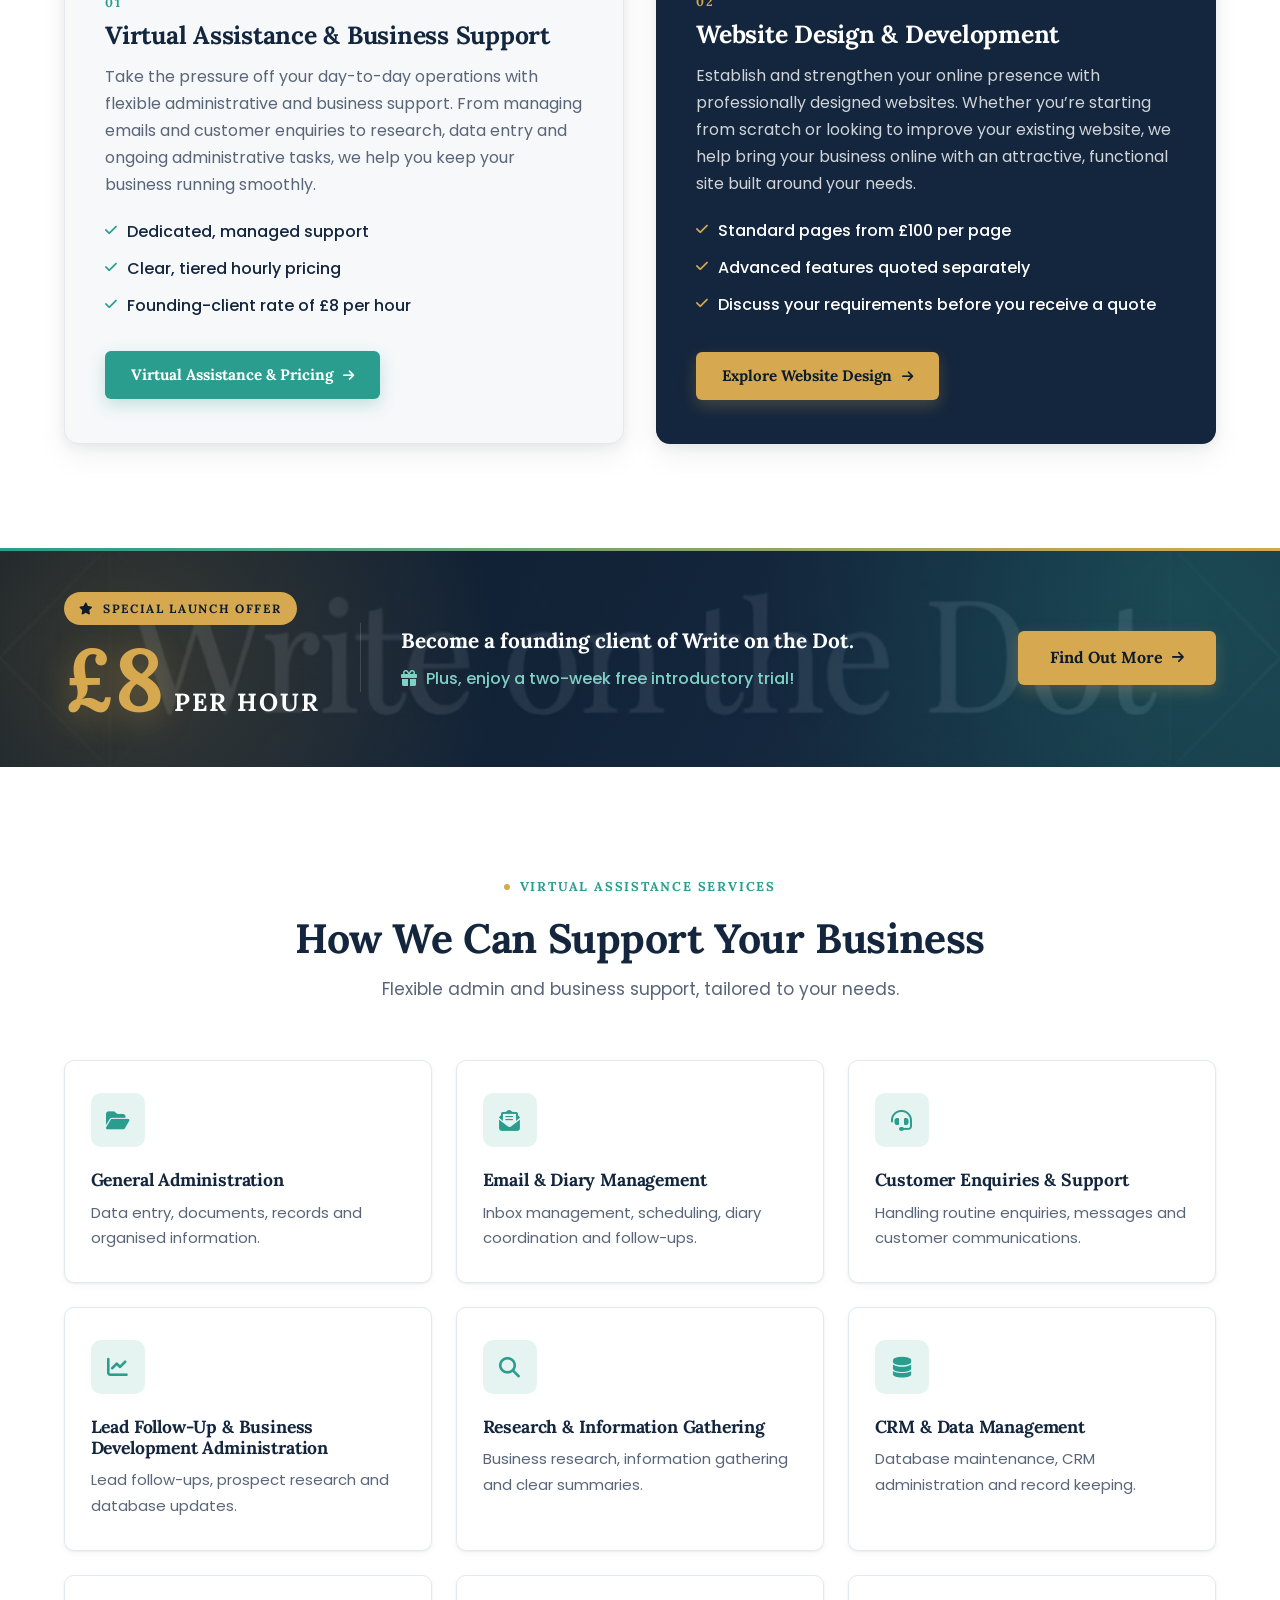
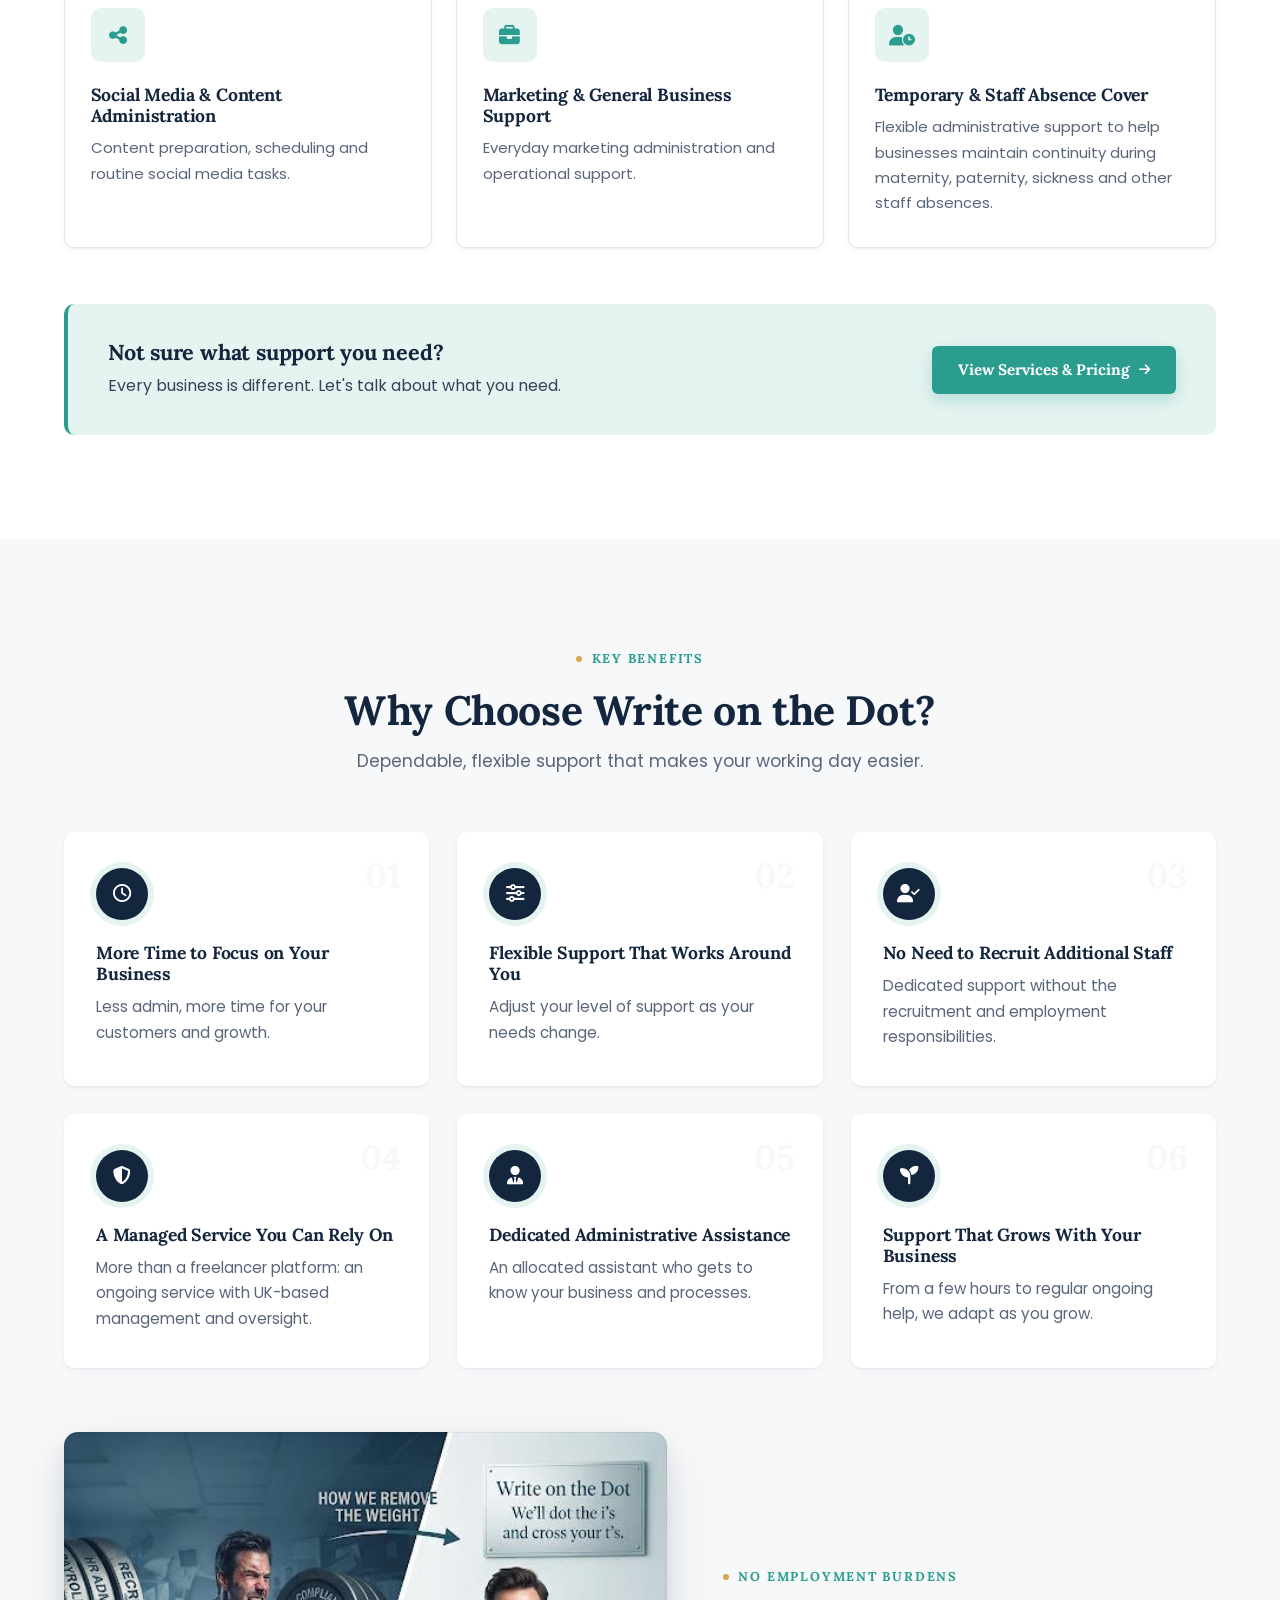
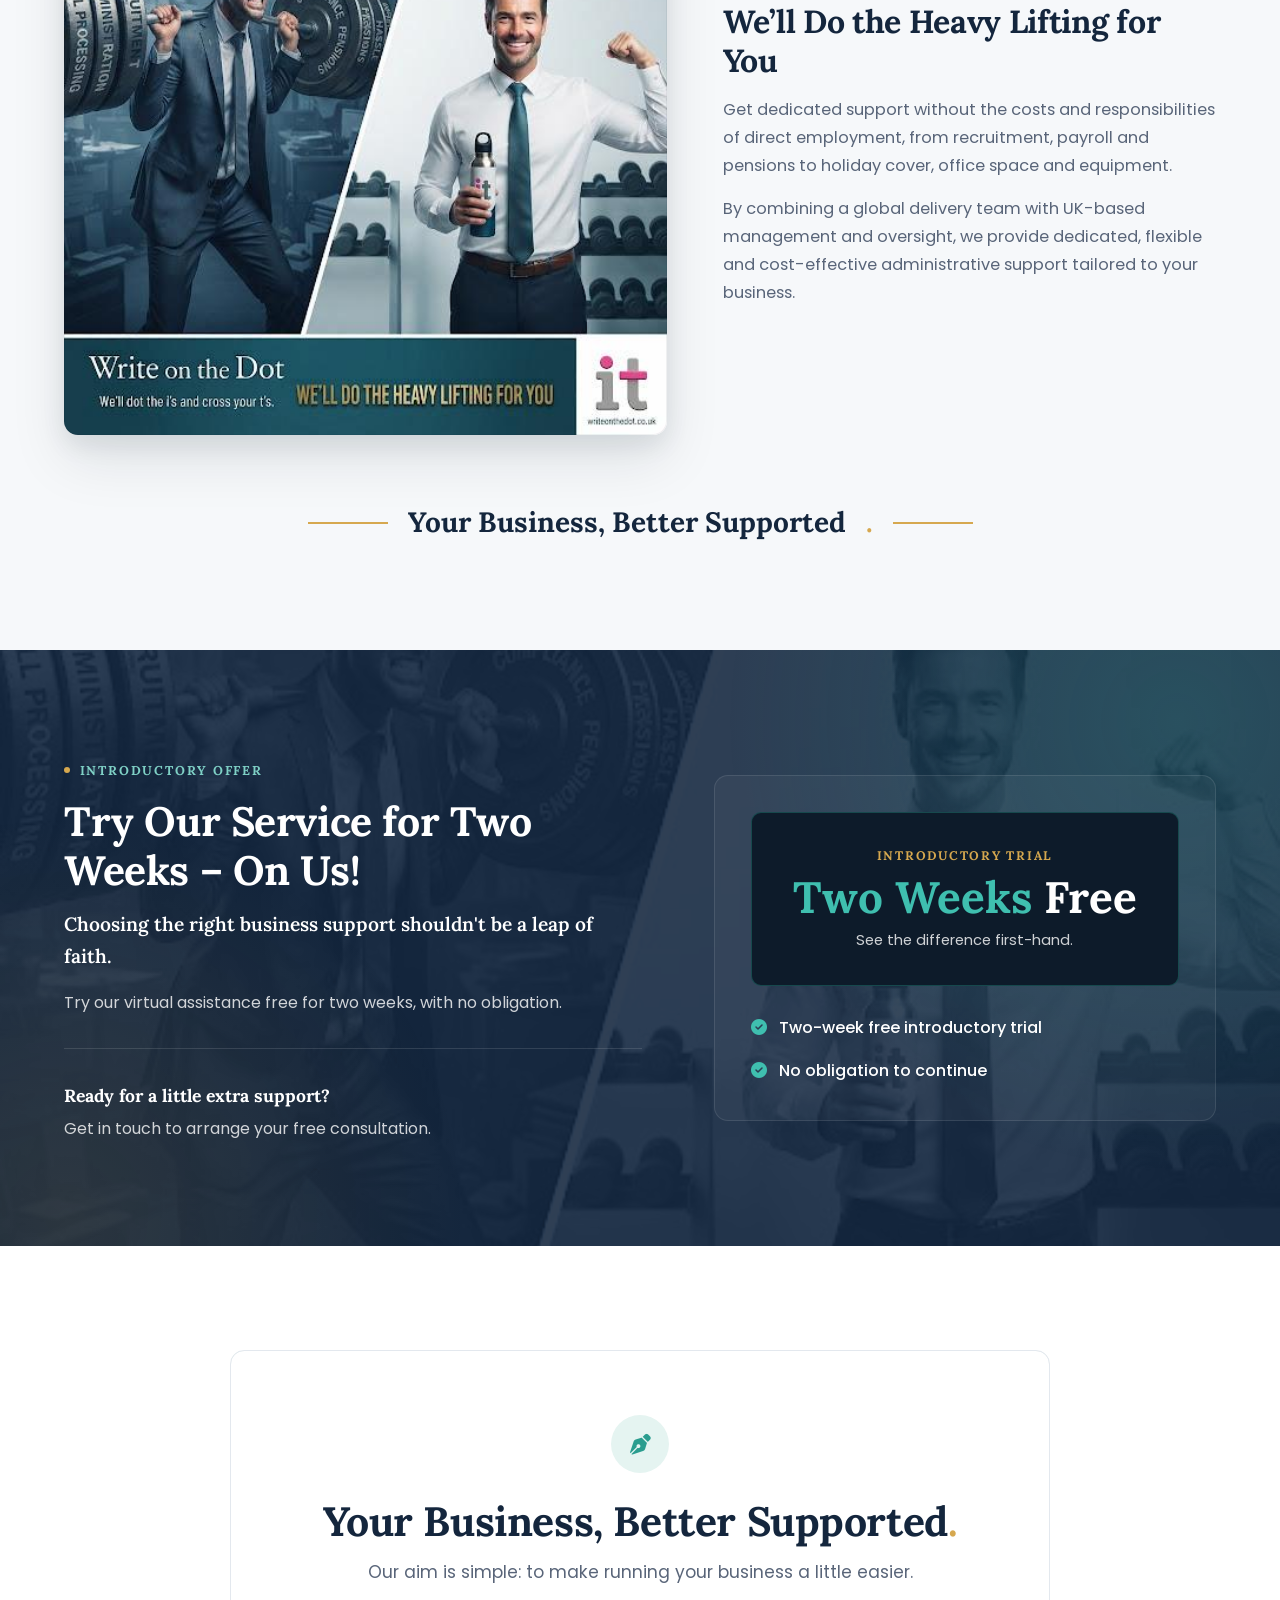
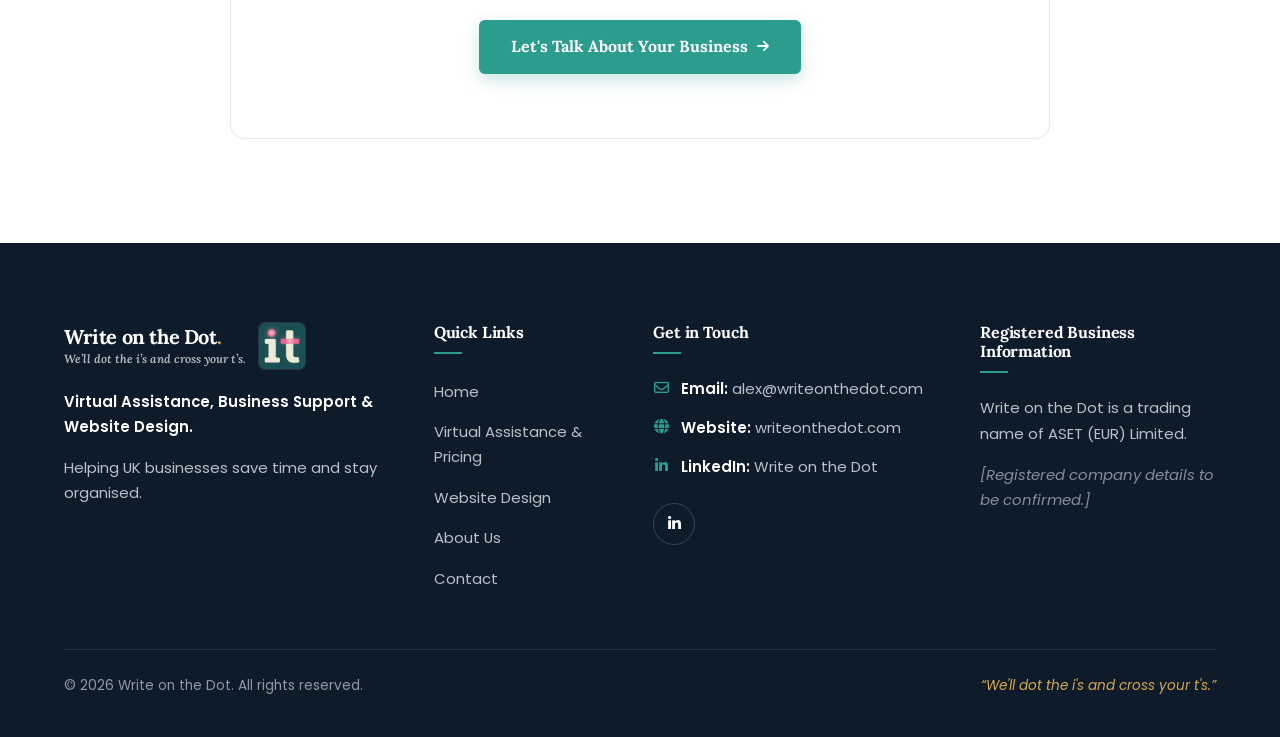
==== commit 95d5de90: "Swap homepage heavy-lifting image for the weights graphic Generated with [Devin](https://devin.ai)  " ====
--- a/index.html
+++ b/index.html
@@ -362,7 +362,7 @@
 
         <div class="feature-split reveal">
           <figure class="feature-media">
-            <img src="images/burdens-of-employment.jpg" alt="Write on the Dot graphic: 30 burdens of direct employment, such as National Insurance, pensions, recruitment, sick pay and holiday cover, that businesses can leave behind." width="1264" height="845" loading="lazy">
+            <img src="images/heavy-lifting.jpg" alt="Write on the Dot graphic: a business owner lifting weights labelled recruitment, payroll and HR administration, beside a relaxed owner once Write on the Dot removes the weight." width="512" height="512" loading="lazy">
           </figure>
           <div class="feature-copy">
             <span class="eyebrow">No Employment Burdens</span>
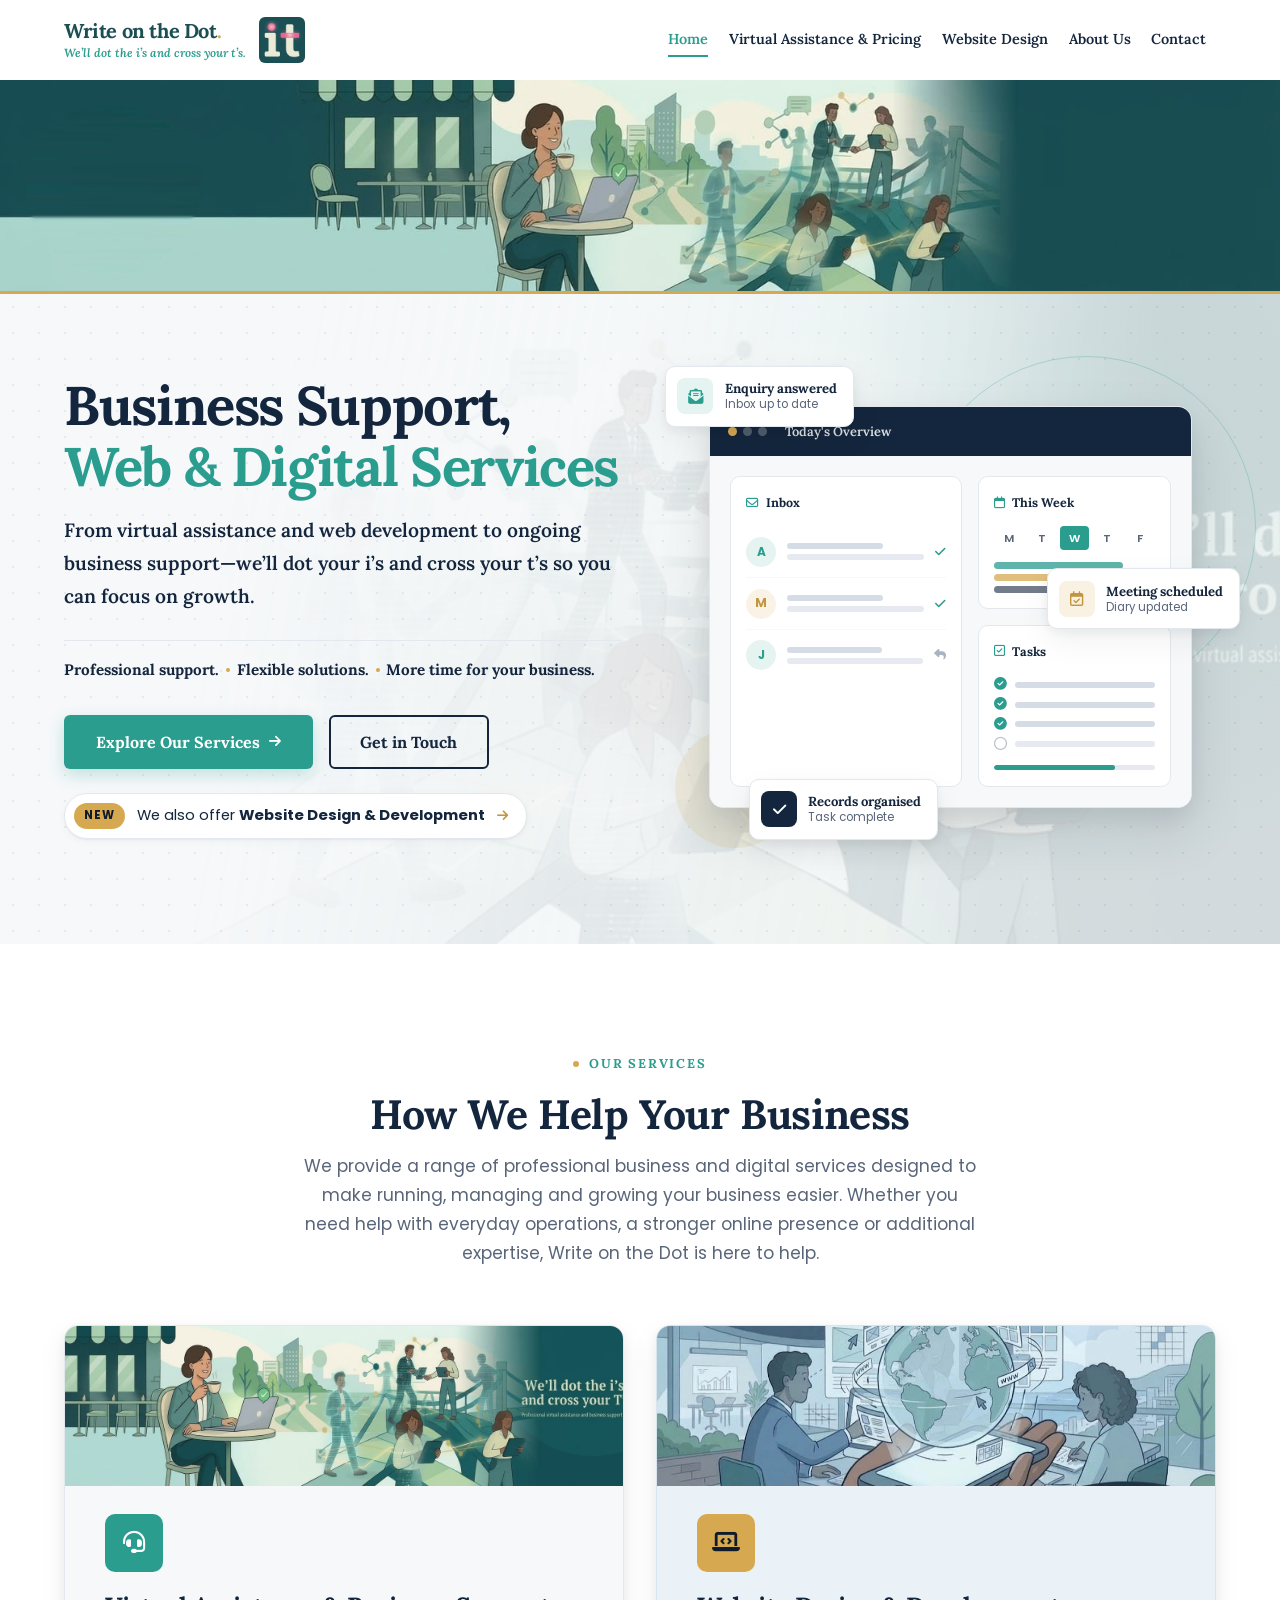
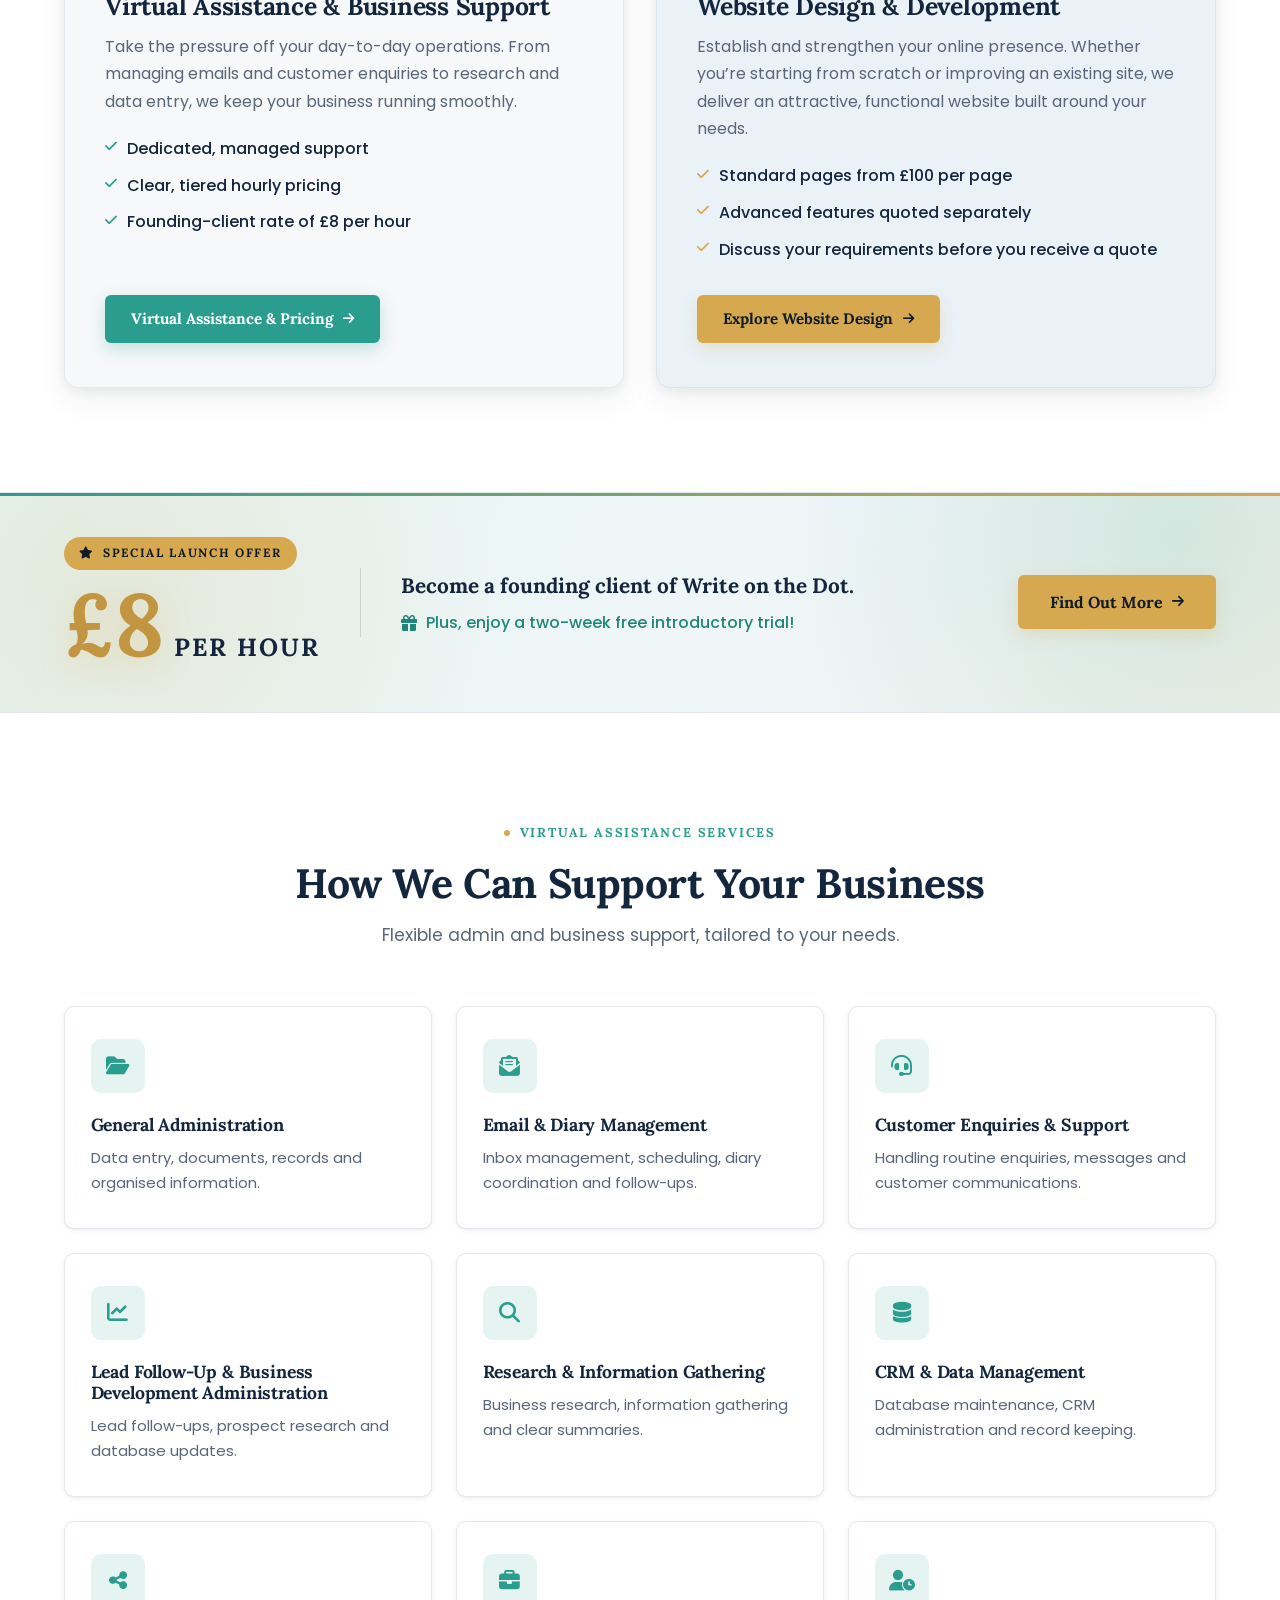
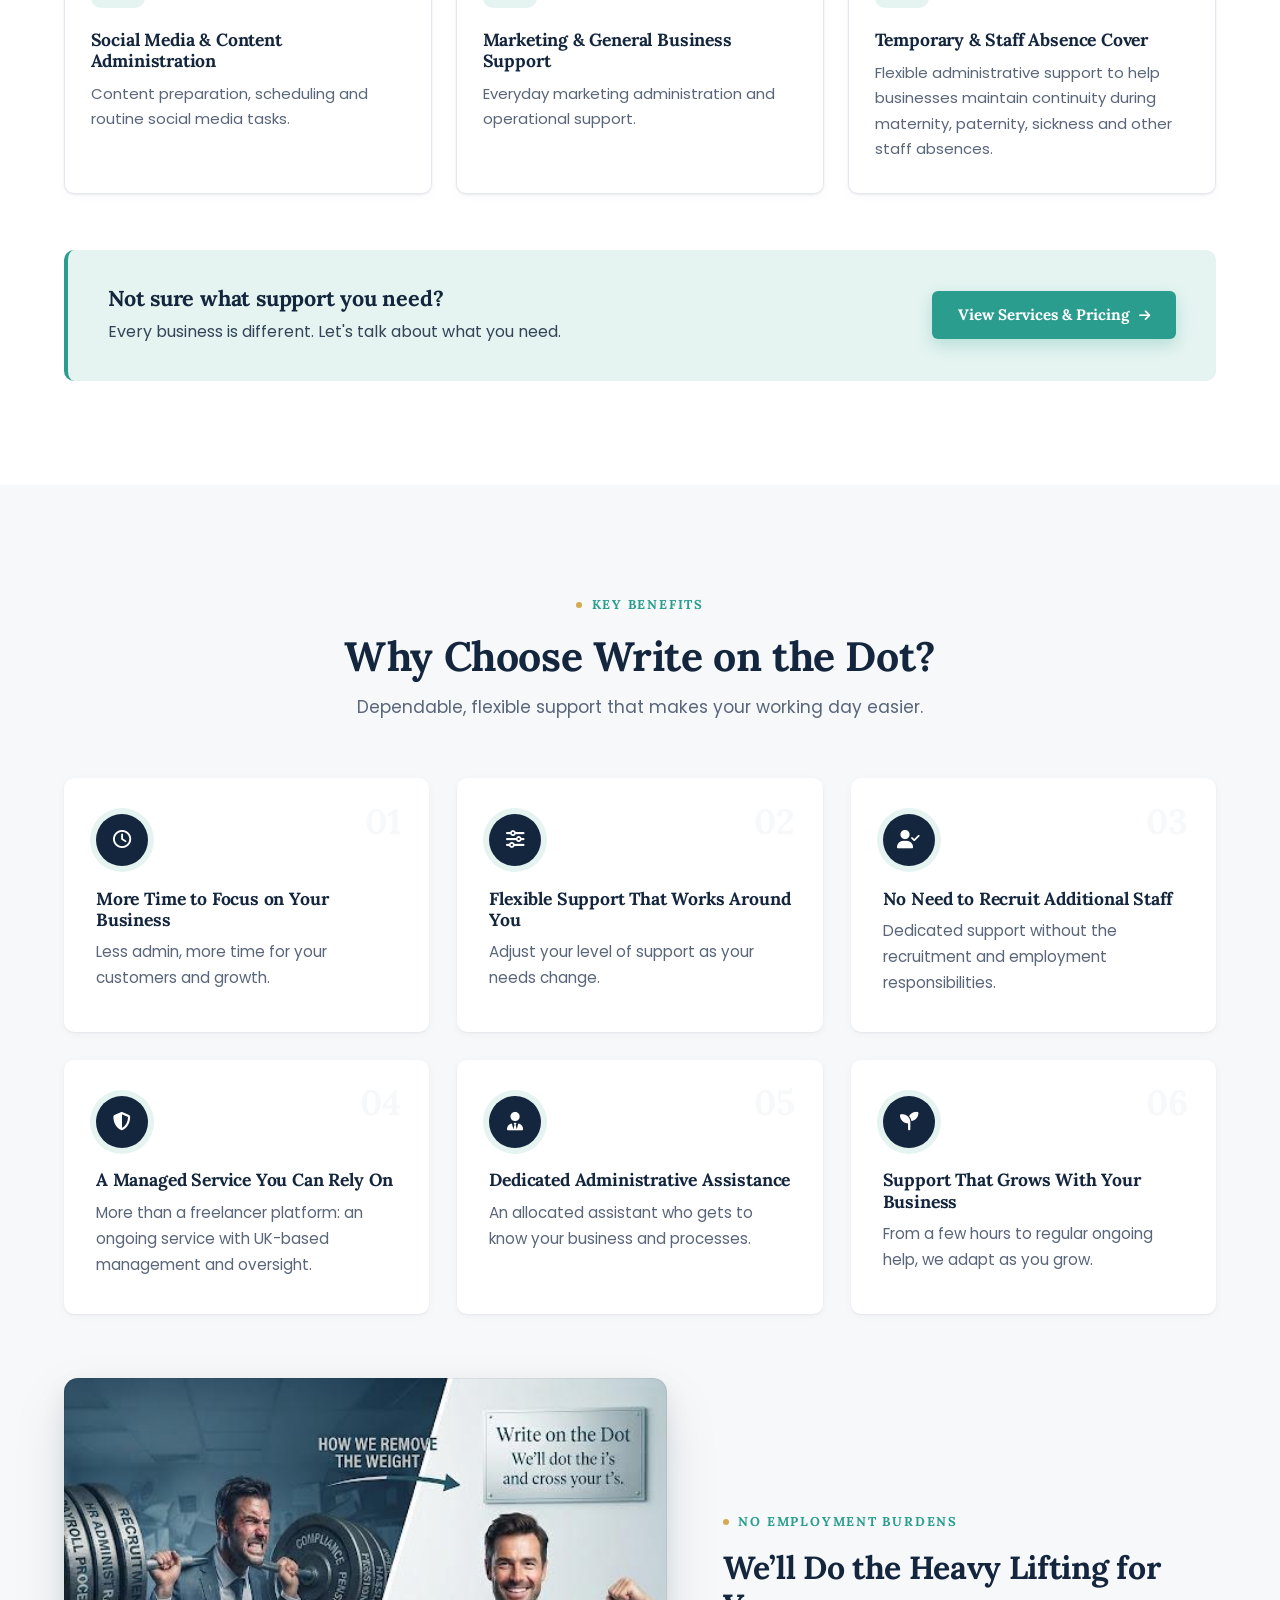
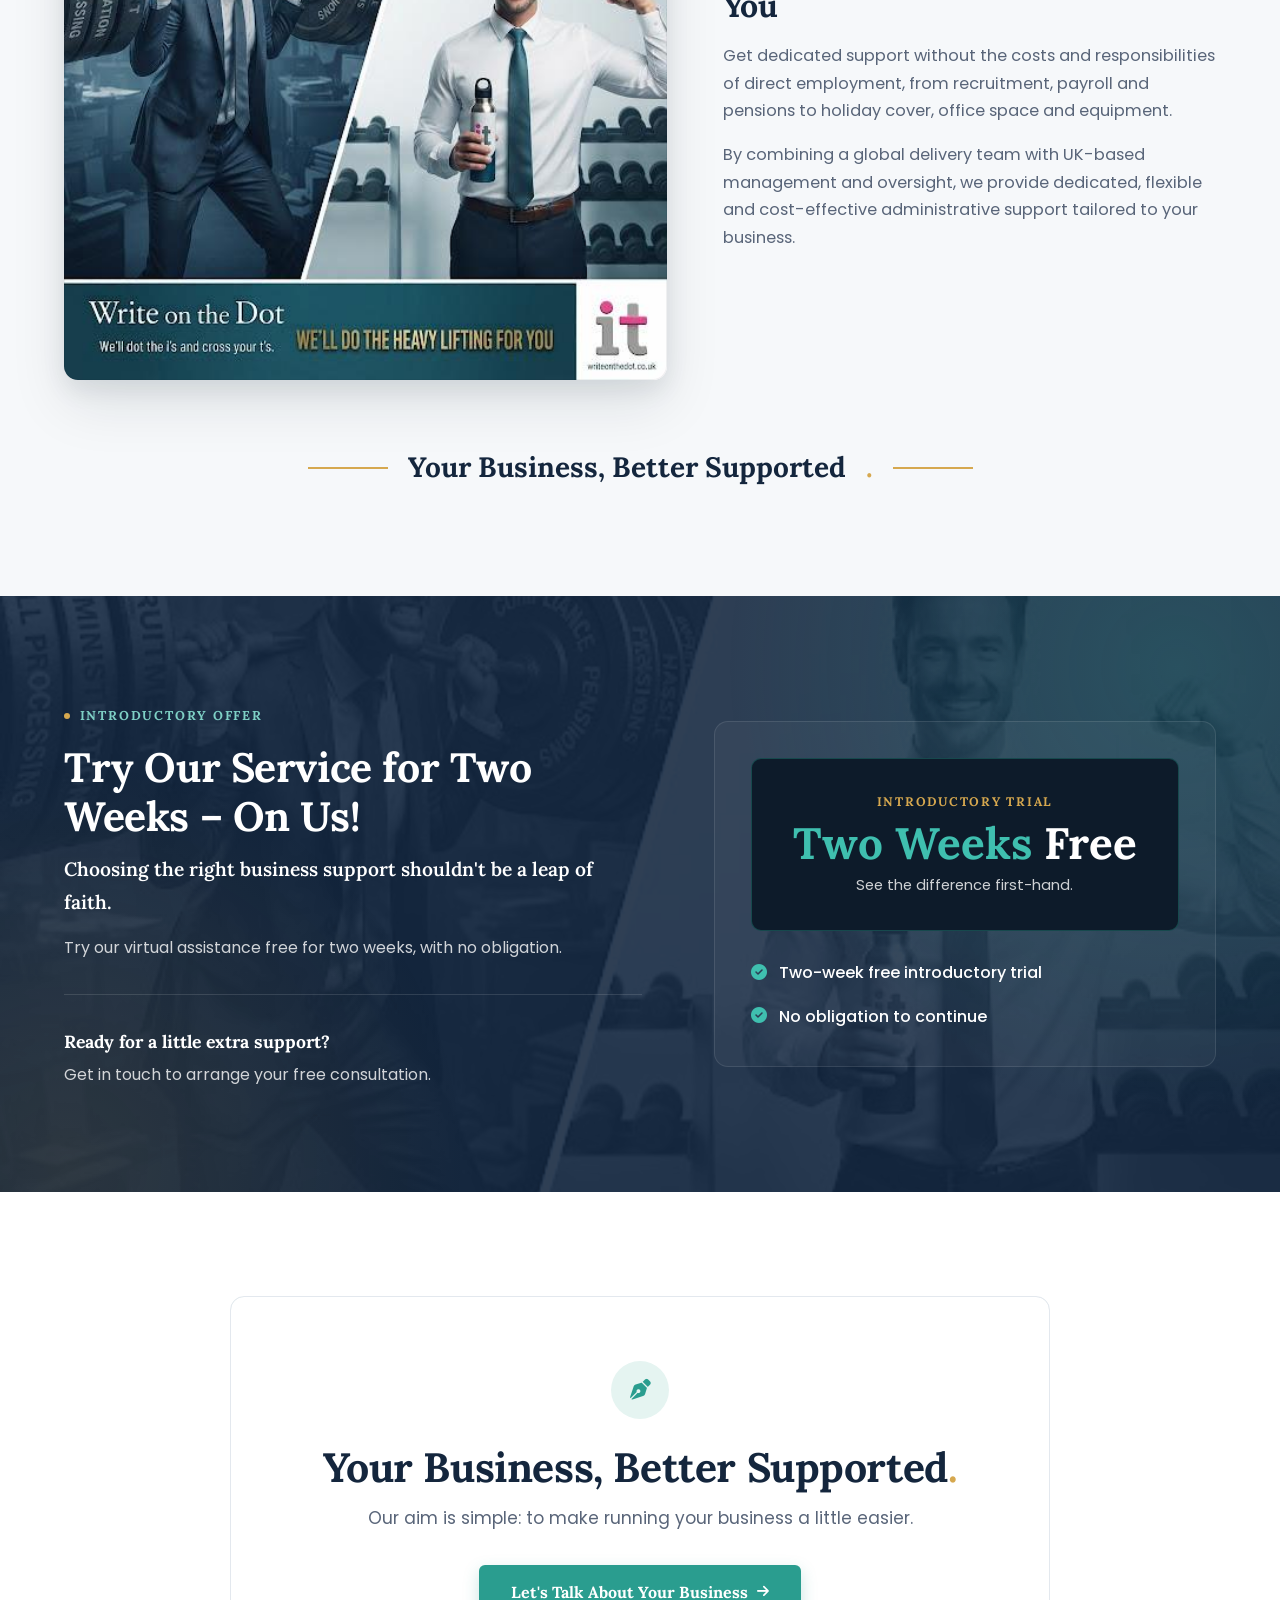
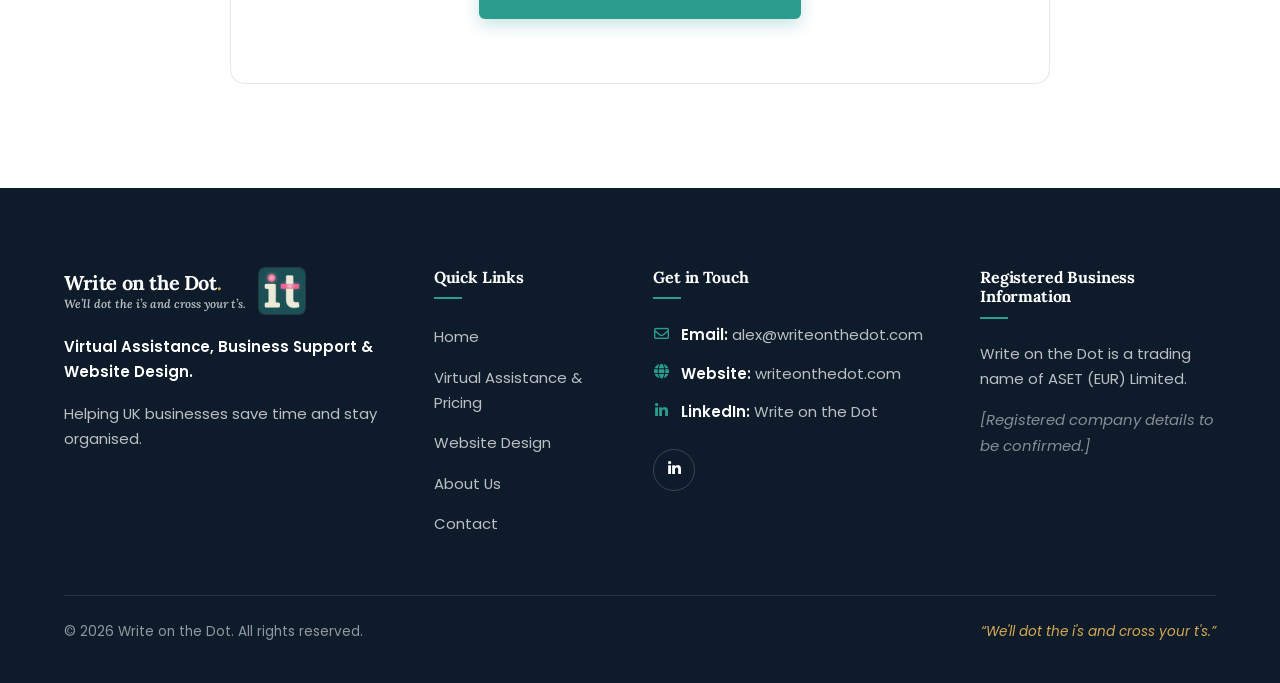
==== commit acd72303: "Apply client revisions: contact page, About rewrite, tier pricing colours, lighter banners - Add con" ====
--- a/index.html
+++ b/index.html
@@ -25,7 +25,7 @@
   <link rel="stylesheet" href="https://cdnjs.cloudflare.com/ajax/libs/font-awesome/6.5.1/css/all.min.css" referrerpolicy="no-referrer">
 
   <!-- Shared stylesheet -->
-  <link rel="stylesheet" href="css/style.css">
+  <link rel="stylesheet" href="css/style.css?v=8">
 </head>
 <body>
   <a class="skip-link" href="#main">Skip to main content</a>
@@ -67,7 +67,6 @@
           <li><a href="about.html" class="nav-link">About Us</a></li>
           <li><a href="contact.html" class="nav-link">Contact</a></li>
         </ul>
-        <a href="contact.html" class="btn btn-primary nav-cta">Get in Touch</a>
       </nav>
     </div>
   </header>
@@ -177,7 +176,7 @@
         <header class="section-header reveal">
           <span class="eyebrow">Our Services</span>
           <h2 id="paths-heading" class="section-title">How We Help Your Business</h2>
-          <p class="section-intro">We provide a range of professional business and digital services designed to make running, managing and growing your business easier. Whether you need help with everyday operations, a stronger online presence or additional expertise, Write on the Dot is here to help.</p>
+          <p class="section-intro">We provide a range of professional business and digital services designed to make running, managing and growing your business easier. Whether you need help with everyday operations, a stronger online presence or additional expertise, Write&nbsp;on&nbsp;the&nbsp;Dot is here to help.</p>
         </header>
 
         <div class="paths-grid">
@@ -186,9 +185,8 @@
               <img src="images/banner-illustration.jpg" alt="Write on the Dot illustration of professionals collaborating with laptops and digital tools." width="1600" height="396" loading="lazy">
             </figure>
             <span class="path-icon" aria-hidden="true"><i class="fa-solid fa-headset"></i></span>
-            <span class="path-label">01</span>
             <h3>Virtual Assistance &amp; Business Support</h3>
-            <p>Take the pressure off your day-to-day operations with flexible administrative and business support. From managing emails and customer enquiries to research, data entry and ongoing administrative tasks, we help you keep your business running smoothly.</p>
+            <p>Take the pressure off your day-to-day operations. From managing emails and customer enquiries to research and data entry, we keep your business running smoothly.</p>
             <ul class="path-points">
               <li><i class="fa-solid fa-check" aria-hidden="true"></i> Dedicated, managed support</li>
               <li><i class="fa-solid fa-check" aria-hidden="true"></i> Clear, tiered hourly pricing</li>
@@ -199,12 +197,11 @@
 
           <article class="path-card path-web reveal">
             <figure class="path-media">
-              <img src="images/web-development-services.png" alt="Write on the Dot web development services: laptops showing professionally designed business websites." width="1024" height="543" loading="lazy">
+              <img src="images/web-development-services.jpg" alt="Write on the Dot web design illustration: building websites that work for you, showing professionals with a globe, smartphone and website wireframes." width="1024" height="765" loading="lazy">
             </figure>
             <span class="path-icon" aria-hidden="true"><i class="fa-solid fa-laptop-code"></i></span>
-            <span class="path-label">02</span>
             <h3>Website Design &amp; Development</h3>
-            <p>Establish and strengthen your online presence with professionally designed websites. Whether you&rsquo;re starting from scratch or looking to improve your existing website, we help bring your business online with an attractive, functional site built around your needs.</p>
+            <p>Establish and strengthen your online presence. Whether you&rsquo;re starting from scratch or improving an existing site, we deliver an attractive, functional website built around your needs.</p>
             <ul class="path-points">
               <li><i class="fa-solid fa-check" aria-hidden="true"></i> Standard pages from &pound;100 per page</li>
               <li><i class="fa-solid fa-check" aria-hidden="true"></i> Advanced features quoted separately</li>
@@ -218,7 +215,6 @@
 
     <!-- ================= LAUNCH OFFER BANNER ================= -->
     <section class="launch-banner" aria-labelledby="launch-heading">
-      <span class="panel-photo" style="background-image: url('images/brand-card.jpg'); --photo-opacity: 0.09;" aria-hidden="true"></span>
       <div class="container launch-inner reveal">
         <div class="launch-price">
           <span class="launch-tag"><i class="fa-solid fa-star" aria-hidden="true"></i> Special Launch Offer</span>
--- a/css/style.css
+++ b/css/style.css
@@ -767,7 +767,8 @@
 /* -------------------------------------------------------------------------
    9. Benefits
    ------------------------------------------------------------------------- */
-.benefits { background: var(--off-white); }
+.benefits,
+.beliefs { background: var(--off-white); }
 
 .benefits-grid {
   display: grid;
@@ -871,7 +872,9 @@
 .launch-banner {
   position: relative;
   padding: 2.75rem 0;
-  background: linear-gradient(120deg, var(--navy-dark) 0%, var(--navy) 60%, #1B3A4B 100%);
+  background: linear-gradient(120deg, var(--teal-light) 0%, #F0F6F8 60%, #F6F3EA 100%);
+  border-top: 1px solid var(--border);
+  border-bottom: 1px solid var(--border);
   overflow: hidden;
 }
 .launch-banner::before {
@@ -879,8 +882,8 @@
   position: absolute;
   inset: 0;
   background:
-    radial-gradient(circle at 10% 50%, rgba(214, 168, 79, 0.22), transparent 32%),
-    radial-gradient(circle at 92% 20%, rgba(42, 157, 143, 0.25), transparent 35%);
+    radial-gradient(circle at 10% 50%, rgba(214, 168, 79, 0.14), transparent 32%),
+    radial-gradient(circle at 92% 20%, rgba(42, 157, 143, 0.16), transparent 35%);
   pointer-events: none;
 }
 .launch-banner::after {
@@ -926,12 +929,12 @@
   gap: 0.65rem;
   margin: 0;
   line-height: 1;
-  color: var(--white);
+  color: var(--navy);
 }
 .launch-amount {
   font-size: clamp(3.75rem, 7.5vw, 5.5rem);
-  color: var(--gold);
-  text-shadow: 0 8px 32px rgba(214, 168, 79, 0.35);
+  color: var(--gold-dark);
+  text-shadow: 0 8px 32px rgba(214, 168, 79, 0.25);
 }
 .launch-unit {
   font-size: clamp(1.15rem, 2vw, 1.55rem);
@@ -941,20 +944,20 @@
 
 .launch-details {
   padding-left: 2.5rem;
-  border-left: 1px solid rgba(255, 255, 255, 0.15);
+  border-left: 1px solid rgba(20, 38, 61, 0.15);
 }
 .launch-founding {
   margin-bottom: 0.4rem;
   font-family: var(--font-heading);
   font-size: 1.3rem;
   font-weight: 700;
-  color: var(--white);
+  color: var(--navy);
 }
 .launch-trial {
   display: flex;
   align-items: center;
   gap: 0.55rem;
-  color: #7FD1C6;
+  color: var(--teal-dark);
   font-weight: 500;
 }
 
@@ -1249,6 +1252,22 @@
 
 .about-story + .mission-vision .mv-grid { align-items: start; }
 
+.story-prose {
+  max-width: 760px;
+  margin: 3.25rem auto 0;
+}
+.story-prose p { margin-bottom: 1.15rem; font-size: 1.02rem; }
+.story-accent {
+  margin: 2rem 0;
+  font-family: var(--font-heading);
+  font-size: clamp(1.35rem, 2.6vw, 1.8rem);
+  font-style: italic;
+  font-weight: 700;
+  line-height: 1.4;
+  color: var(--logo-teal);
+  text-align: center;
+}
+
 .approach-list { display: grid; gap: 1.25rem; margin: 1.75rem 0 0; padding: 0; list-style: none; }
 .approach-list li { display: flex; gap: 1rem; align-items: flex-start; }
 .approach-list strong { display: block; font-family: var(--font-heading); font-size: 1.08rem; color: var(--navy); margin-bottom: 0.15rem; }
@@ -1400,11 +1419,11 @@
   object-position: center;
 }
 
-.path-va { background: var(--off-white); border: 1px solid var(--border); }
+.path-va,
+.path-web { background: var(--off-white); border: 1px solid var(--border); }
+.path-web { background: #EAF2F8; border-color: #D8E5EE; }
 .path-va::after { background: rgba(42, 157, 143, 0.1); }
-.path-web { background: var(--navy); color: rgba(255, 255, 255, 0.8); }
-.path-web::after { background: rgba(214, 168, 79, 0.16); }
-.path-web h3 { color: var(--white); }
+.path-web::after { background: rgba(127, 159, 182, 0.15); }
 
 .path-icon {
   display: grid;
@@ -1430,9 +1449,9 @@
 .path-points { display: grid; gap: 0.6rem; margin-bottom: 2rem; }
 .path-points li { display: flex; gap: 0.65rem; align-items: flex-start; font-weight: 500; }
 .path-points i { margin-top: 0.35rem; font-size: 0.85rem; }
-.path-va .path-points li { color: var(--navy); }
+.path-va .path-points li,
+.path-web .path-points li { color: var(--navy); }
 .path-va .path-points i { color: var(--teal); }
-.path-web .path-points li { color: var(--white); }
 .path-web .path-points i { color: var(--gold); }
 
 /* -------------------------------------------------------------------------
@@ -1454,10 +1473,11 @@
   gap: 3rem;
   align-items: center;
   padding: 3.5rem;
-  background: linear-gradient(120deg, var(--navy-dark) 0%, var(--navy) 60%, #1B3A4B 100%);
+  background: linear-gradient(120deg, var(--teal-light) 0%, #F0F6F8 60%, #F6F3EA 100%);
+  border: 1px solid var(--border);
   border-radius: var(--radius-lg);
   box-shadow: var(--shadow-lg);
-  color: rgba(255, 255, 255, 0.8);
+  color: var(--text);
   overflow: hidden;
 }
 .founding-card::before {
@@ -1465,8 +1485,8 @@
   position: absolute;
   inset: 0;
   background:
-    radial-gradient(circle at 15% 40%, rgba(214, 168, 79, 0.22), transparent 35%),
-    radial-gradient(circle at 95% 10%, rgba(42, 157, 143, 0.25), transparent 35%);
+    radial-gradient(circle at 15% 40%, rgba(214, 168, 79, 0.14), transparent 35%),
+    radial-gradient(circle at 95% 10%, rgba(42, 157, 143, 0.16), transparent 35%);
   pointer-events: none;
 }
 .founding-card::after {
@@ -1485,14 +1505,14 @@
 .founding-price { text-align: center; }
 .founding-price .launch-rate { justify-content: center; margin: 0.5rem 0 0.75rem; }
 .founding-price .launch-amount { font-family: var(--font-heading); font-weight: 700; font-size: clamp(4.5rem, 9vw, 6.5rem); }
-.founding-price .launch-unit { font-family: var(--font-heading); font-weight: 700; color: var(--white); }
-.founding-sub { margin: 0; font-size: 0.95rem; color: #7FD1C6; }
-.founding-details { padding-left: 3rem; border-left: 1px solid rgba(255, 255, 255, 0.15); }
-.founding-details h2 { color: var(--white); font-size: clamp(1.5rem, 2.6vw, 1.9rem); }
+.founding-price .launch-unit { font-family: var(--font-heading); font-weight: 700; color: var(--navy); }
+.founding-sub { margin: 0; font-size: 0.95rem; color: var(--teal-dark); }
+.founding-details { padding-left: 3rem; border-left: 1px solid rgba(20, 38, 61, 0.15); }
+.founding-details h2 { color: var(--navy); font-size: clamp(1.5rem, 2.6vw, 1.9rem); }
 .founding-list { display: grid; gap: 0.85rem; margin: 1.5rem 0 0; }
-.founding-list li { display: flex; gap: 0.75rem; align-items: flex-start; color: rgba(255, 255, 255, 0.88); }
-.founding-list strong { color: var(--white); }
-.founding-list i { color: var(--gold); margin-top: 0.3rem; }
+.founding-list li { display: flex; gap: 0.75rem; align-items: flex-start; color: var(--navy); }
+.founding-list strong { color: var(--navy-dark); }
+.founding-list i { color: var(--gold-dark); margin-top: 0.3rem; }
 
 .pricing { background: var(--off-white); }
 .pricing-grid {
@@ -1540,6 +1560,63 @@
 }
 .price-amount { font-family: var(--font-heading); font-size: 2.8rem; font-weight: 700; line-height: 1; color: var(--navy); }
 .price-per { margin-top: 0.35rem; font-size: 0.85rem; color: var(--text); }
+
+/* Tier colour coding — top accent bar per level */
+.price-card::after {
+  content: "";
+  position: absolute;
+  top: -1px;
+  left: -1px;
+  right: -1px;
+  height: 6px;
+  border-radius: var(--radius-lg) var(--radius-lg) 0 0;
+}
+
+/* Level 1 — Bronze */
+.price-card--bronze { background: linear-gradient(160deg, #F7EADC 0%, #EDD9C2 100%); border-color: rgba(169, 113, 66, 0.5); }
+.price-card--bronze::after { background: linear-gradient(90deg, #8A5A2E, #CD7F32, #8A5A2E); }
+.price-card--bronze .price-level { background: #F0E3D2; color: #8A5A2E; }
+.price-card--bronze .price-amount { color: #A97142; }
+.price-card--bronze .price-hours i { color: #A97142; }
+
+/* Level 2 — Silver */
+.price-card--silver { background: linear-gradient(160deg, #EFF2F6 0%, #D9DFE7 100%); border-color: rgba(142, 153, 168, 0.6); }
+.price-card--silver::after { background: linear-gradient(90deg, #98A4B2, #D4DCE4, #98A4B2); }
+.price-card--silver .price-level { background: #E4E9EE; color: #5F6B7A; }
+.price-card--silver .price-amount { color: #6E7B8A; }
+.price-card--silver .price-hours i { color: #8E99A8; }
+
+/* Level 3 — Gold */
+.price-card--gold { background: linear-gradient(160deg, #FBF1D8 0%, #F3DEA6 100%); border-color: rgba(214, 168, 79, 0.65); }
+.price-card--gold::after { background: linear-gradient(90deg, var(--gold-dark), #EBCF8B, var(--gold-dark)); }
+.price-card--gold .price-level { background: var(--gold); color: var(--navy-dark); }
+.price-card--gold .price-amount { color: var(--gold-dark); }
+.price-card--gold .price-hours i { color: var(--gold-dark); }
+
+/* Level 4 — Platinum / Diamond: frosted glass + gold typography (premier tier) */
+.price-card--platinum {
+  background:
+    linear-gradient(135deg, rgba(255, 255, 255, 0.92) 0%, rgba(228, 234, 244, 0.6) 48%, rgba(196, 206, 224, 0.5) 100%);
+  -webkit-backdrop-filter: blur(10px) saturate(1.15);
+  backdrop-filter: blur(10px) saturate(1.15);
+  border-color: rgba(214, 168, 79, 0.6);
+  box-shadow:
+    0 14px 36px rgba(20, 38, 61, 0.12),
+    inset 0 1px 0 rgba(255, 255, 255, 0.9);
+}
+.price-card--platinum::after {
+  background: linear-gradient(90deg, #B9934A, #F1D891, #F6E7B8, #B9934A);
+}
+.price-card--platinum .price-level { background: var(--navy-dark); color: var(--gold); }
+.price-card--platinum .price-name { color: var(--navy-dark); }
+.price-card--platinum .price-amount {
+  background: linear-gradient(135deg, var(--gold-dark), #EBCF8B 45%, var(--gold-dark));
+  -webkit-background-clip: text;
+  background-clip: text;
+  color: transparent;
+}
+.price-card--platinum .price-hours i { color: var(--gold-dark); }
+
 .pricing-note {
   display: flex;
   justify-content: center;
@@ -1854,7 +1931,7 @@
 @media (max-width: 960px) {
   .paths-grid { grid-template-columns: 1fr; }
   .founding-card { grid-template-columns: 1fr; gap: 2rem; padding: 2.75rem 2rem; }
-  .founding-details { padding: 2rem 0 0; border-left: 0; border-top: 1px solid rgba(255, 255, 255, 0.15); }
+  .founding-details { padding: 2rem 0 0; border-left: 0; border-top: 1px solid rgba(20, 38, 61, 0.15); }
   .wd-hero-grid { grid-template-columns: 1fr; gap: 3rem; }
   .wd-hero-visual { max-width: 560px; margin: 0 auto; width: 100%; }
   .web-price-grid { grid-template-columns: 1fr; }
@@ -1984,6 +2061,133 @@
 .mv-card:hover { transform: translateY(-5px); box-shadow: var(--shadow); }
 
 /* -------------------------------------------------------------------------
+   14c. Contact page
+   ------------------------------------------------------------------------- */
+.contact-section { background: var(--off-white); }
+.contact-grid {
+  display: grid;
+  grid-template-columns: 0.85fr 1.4fr;
+  gap: 2.5rem;
+  align-items: start;
+}
+.contact-card {
+  position: sticky;
+  top: calc(var(--header-h) + 1.5rem);
+  padding: 2.25rem 2rem;
+  background: var(--white);
+  border: 1px solid var(--border);
+  border-radius: var(--radius-lg);
+  box-shadow: var(--shadow-sm);
+}
+.contact-card-title { font-size: 1.3rem; margin-bottom: 1.5rem; }
+.contact-list { display: grid; gap: 1.35rem; }
+.contact-list li { display: flex; gap: 0.9rem; align-items: flex-start; }
+.contact-icon {
+  flex: 0 0 42px;
+  width: 42px;
+  height: 42px;
+  display: grid;
+  place-items: center;
+  background: var(--teal-light);
+  color: var(--teal-dark);
+  border-radius: var(--radius);
+  font-size: 1.05rem;
+}
+.contact-label {
+  display: block;
+  font-size: 0.75rem;
+  font-weight: 700;
+  letter-spacing: 0.1em;
+  text-transform: uppercase;
+  color: var(--text);
+  margin-bottom: 0.2rem;
+}
+.contact-list a { color: var(--navy); font-weight: 600; }
+.contact-list a:hover { color: var(--teal-dark); }
+.contact-note {
+  margin: 1.75rem 0 0;
+  padding-top: 1.5rem;
+  border-top: 1px solid var(--border);
+  font-size: 0.92rem;
+}
+.contact-note i { color: var(--gold-dark); margin-right: 0.4rem; }
+
+.contact-form-wrap {
+  padding: 2.5rem;
+  background: var(--white);
+  border: 1px solid var(--border);
+  border-radius: var(--radius-lg);
+  box-shadow: var(--shadow);
+}
+.form-row {
+  display: grid;
+  grid-template-columns: 1fr 1fr;
+  gap: 1.25rem;
+}
+.form-group { margin-bottom: 1.25rem; }
+.form-group label {
+  display: block;
+  margin-bottom: 0.45rem;
+  font-size: 0.9rem;
+  font-weight: 600;
+  color: var(--navy);
+}
+.form-group .req { color: var(--logo-pink); }
+.form-group .opt { font-weight: 400; color: var(--text); }
+.contact-form input[type="text"],
+.contact-form input[type="email"],
+.contact-form select,
+.contact-form textarea {
+  width: 100%;
+  padding: 0.8rem 1rem;
+  border: 1px solid var(--border);
+  border-radius: var(--radius-sm);
+  background: var(--off-white);
+  font: inherit;
+  color: var(--navy);
+  transition: border-color var(--t-fast) var(--ease), box-shadow var(--t-fast) var(--ease), background var(--t-fast) var(--ease);
+}
+.contact-form input:focus,
+.contact-form select:focus,
+.contact-form textarea:focus {
+  outline: none;
+  border-color: var(--teal);
+  background: var(--white);
+  box-shadow: 0 0 0 3px rgba(42, 157, 143, 0.15);
+}
+.contact-form input.invalid,
+.contact-form select.invalid,
+.contact-form textarea.invalid { border-color: var(--logo-pink); }
+.contact-form textarea { resize: vertical; min-height: 130px; }
+.form-check {
+  display: flex;
+  gap: 0.7rem;
+  align-items: flex-start;
+  margin: 0.4rem 0 1.5rem;
+  padding: 0.9rem 1rem;
+  background: var(--teal-light);
+  border-radius: var(--radius-sm);
+}
+.form-check input { width: 18px; height: 18px; margin-top: 0.15rem; accent-color: var(--teal-dark); }
+.form-check label { font-size: 0.92rem; color: var(--navy); }
+.hp-field { position: absolute; left: -9999px; width: 1px; height: 1px; opacity: 0; }
+.form-status { margin-bottom: 1rem; font-weight: 600; }
+.form-status.error { color: #B4436A; }
+.form-submit { width: 100%; justify-content: center; }
+.form-submit[disabled] { opacity: 0.6; cursor: wait; }
+.privacy-note {
+  margin: 1.25rem 0 0;
+  font-size: 0.8rem;
+  line-height: 1.55;
+  color: var(--text);
+}
+.privacy-note i { color: var(--teal); margin-right: 0.35rem; }
+.form-success { text-align: center; padding: 2rem 1rem; }
+.form-success-icon { font-size: 3rem; color: var(--teal); display: block; margin-bottom: 1rem; }
+.form-success h3 { font-size: 1.5rem; margin-bottom: 0.75rem; }
+.form-success-alt { margin-top: 1.25rem; font-size: 0.92rem; }
+
+/* -------------------------------------------------------------------------
    15. Responsive
    ------------------------------------------------------------------------- */
 @media (max-width: 1100px) {
@@ -2042,6 +2246,9 @@
   .benefits-grid { grid-template-columns: repeat(2, 1fr); }
   .section { padding: 5rem 0; }
 
+  .contact-grid { grid-template-columns: 1fr; }
+  .contact-card { position: static; }
+
   .top-banner img {
     height: 6.5rem;
     object-fit: cover;
@@ -2053,6 +2260,9 @@
   .container { padding: 0 1.25rem; }
   .section { padding: 4rem 0; }
   .section-header { margin-bottom: 2.5rem; }
+
+  .contact-form-wrap { padding: 1.75rem 1.25rem; }
+  .form-row { grid-template-columns: 1fr; gap: 0; }
 
   .brand { font-size: 1.05rem; gap: 0.6rem; }
   .brand-tagline { font-size: 0.66rem; }
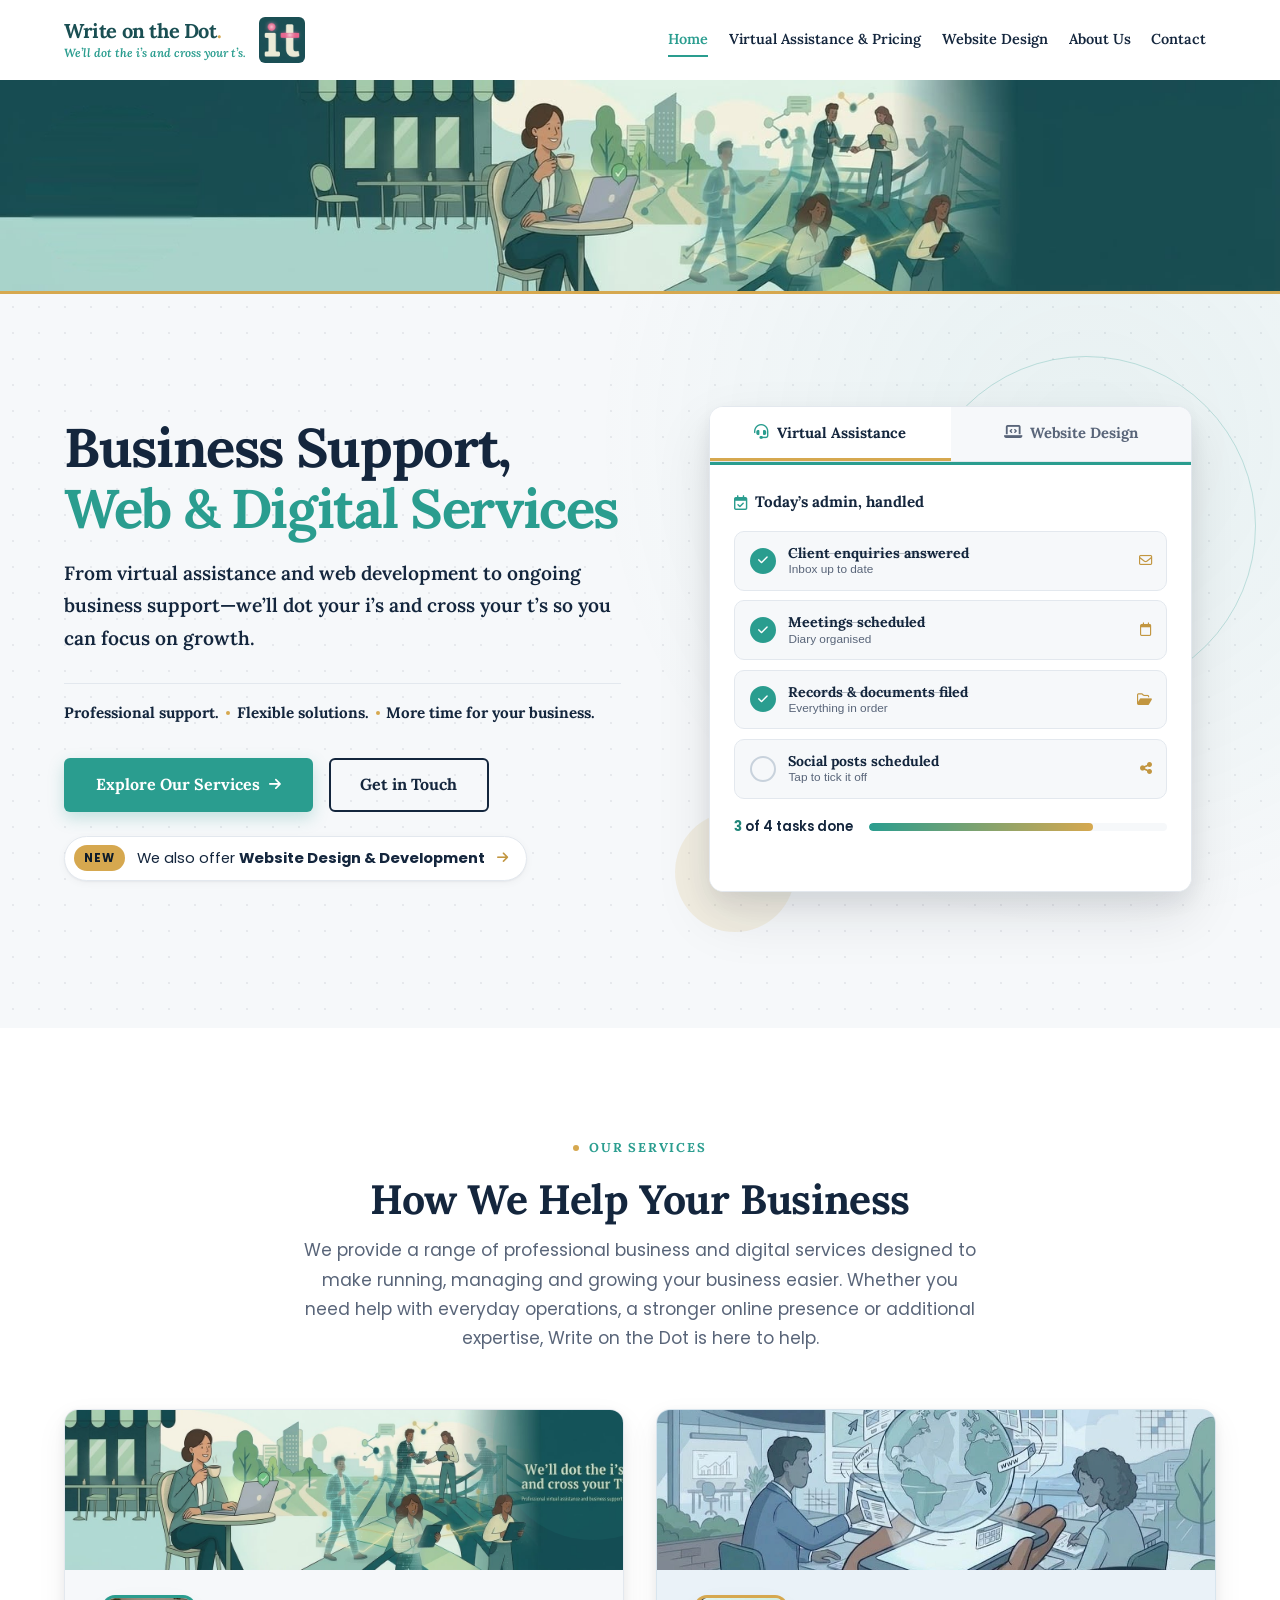
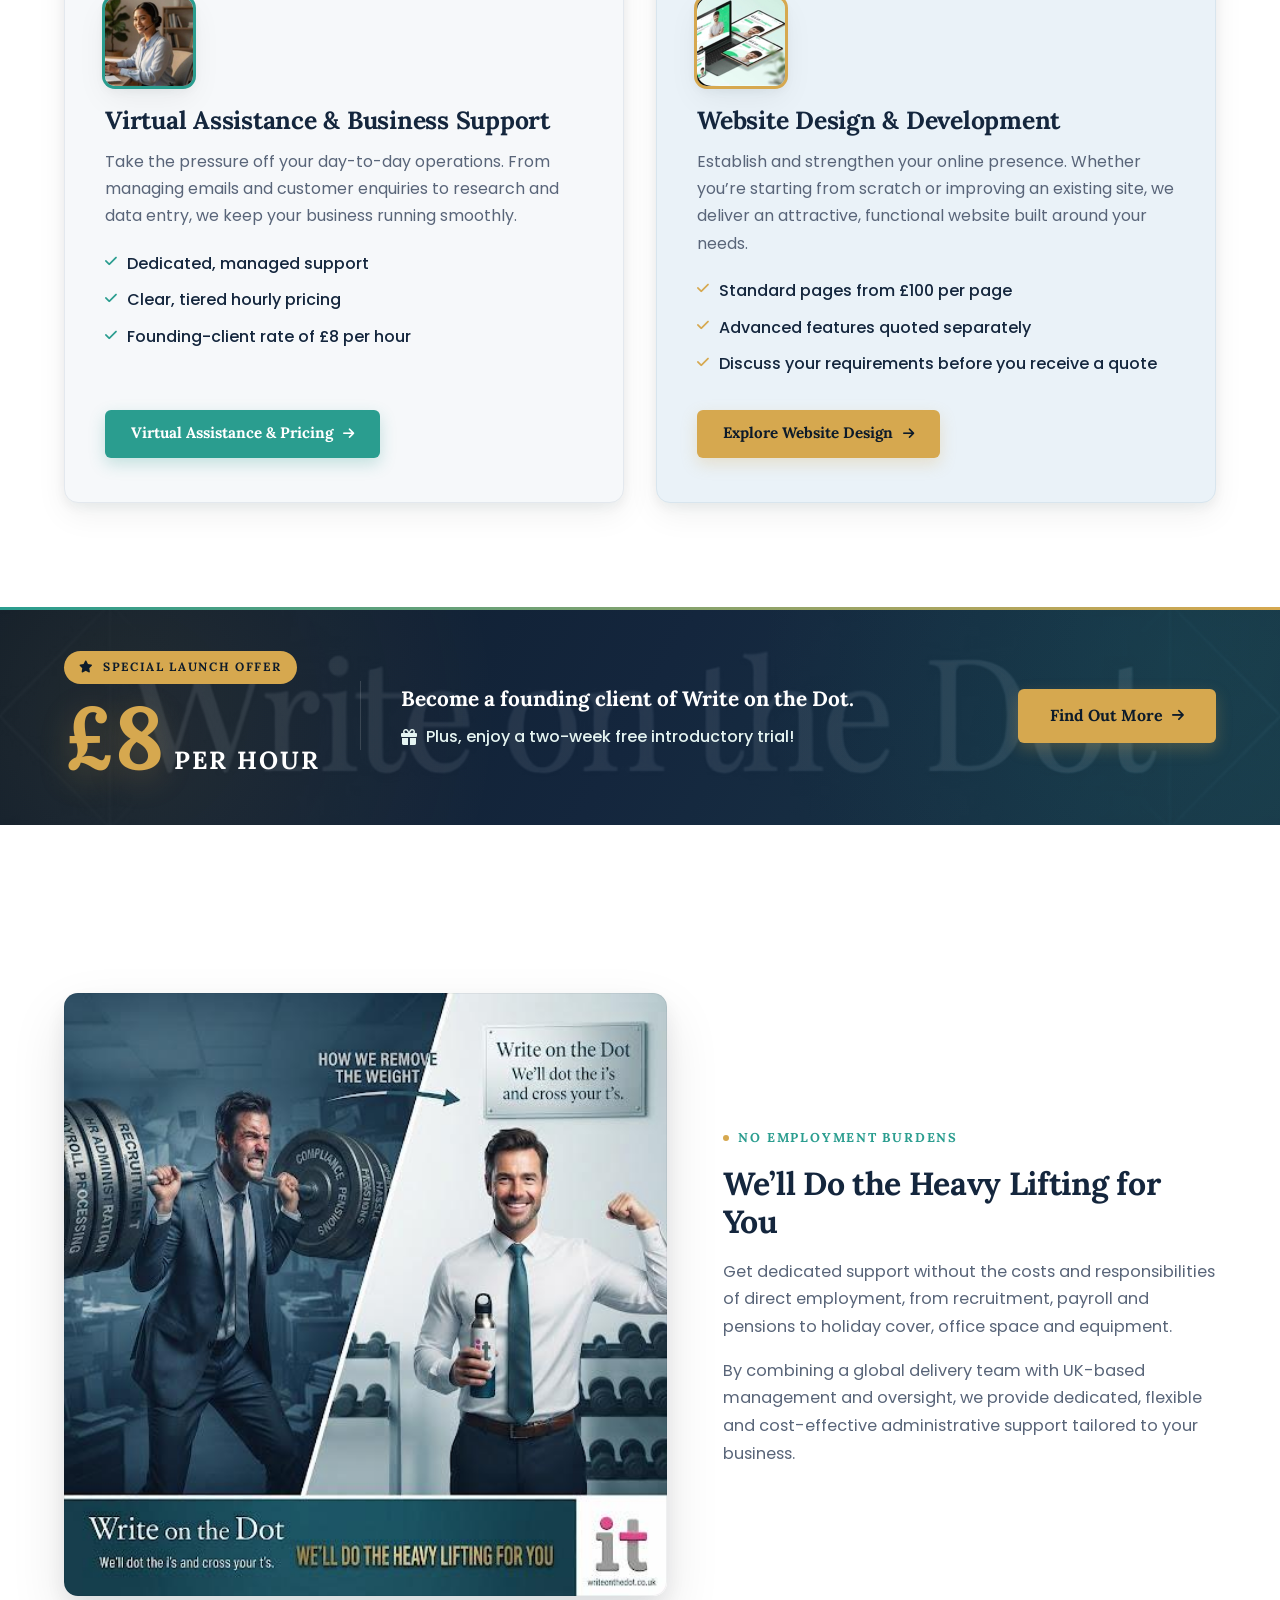
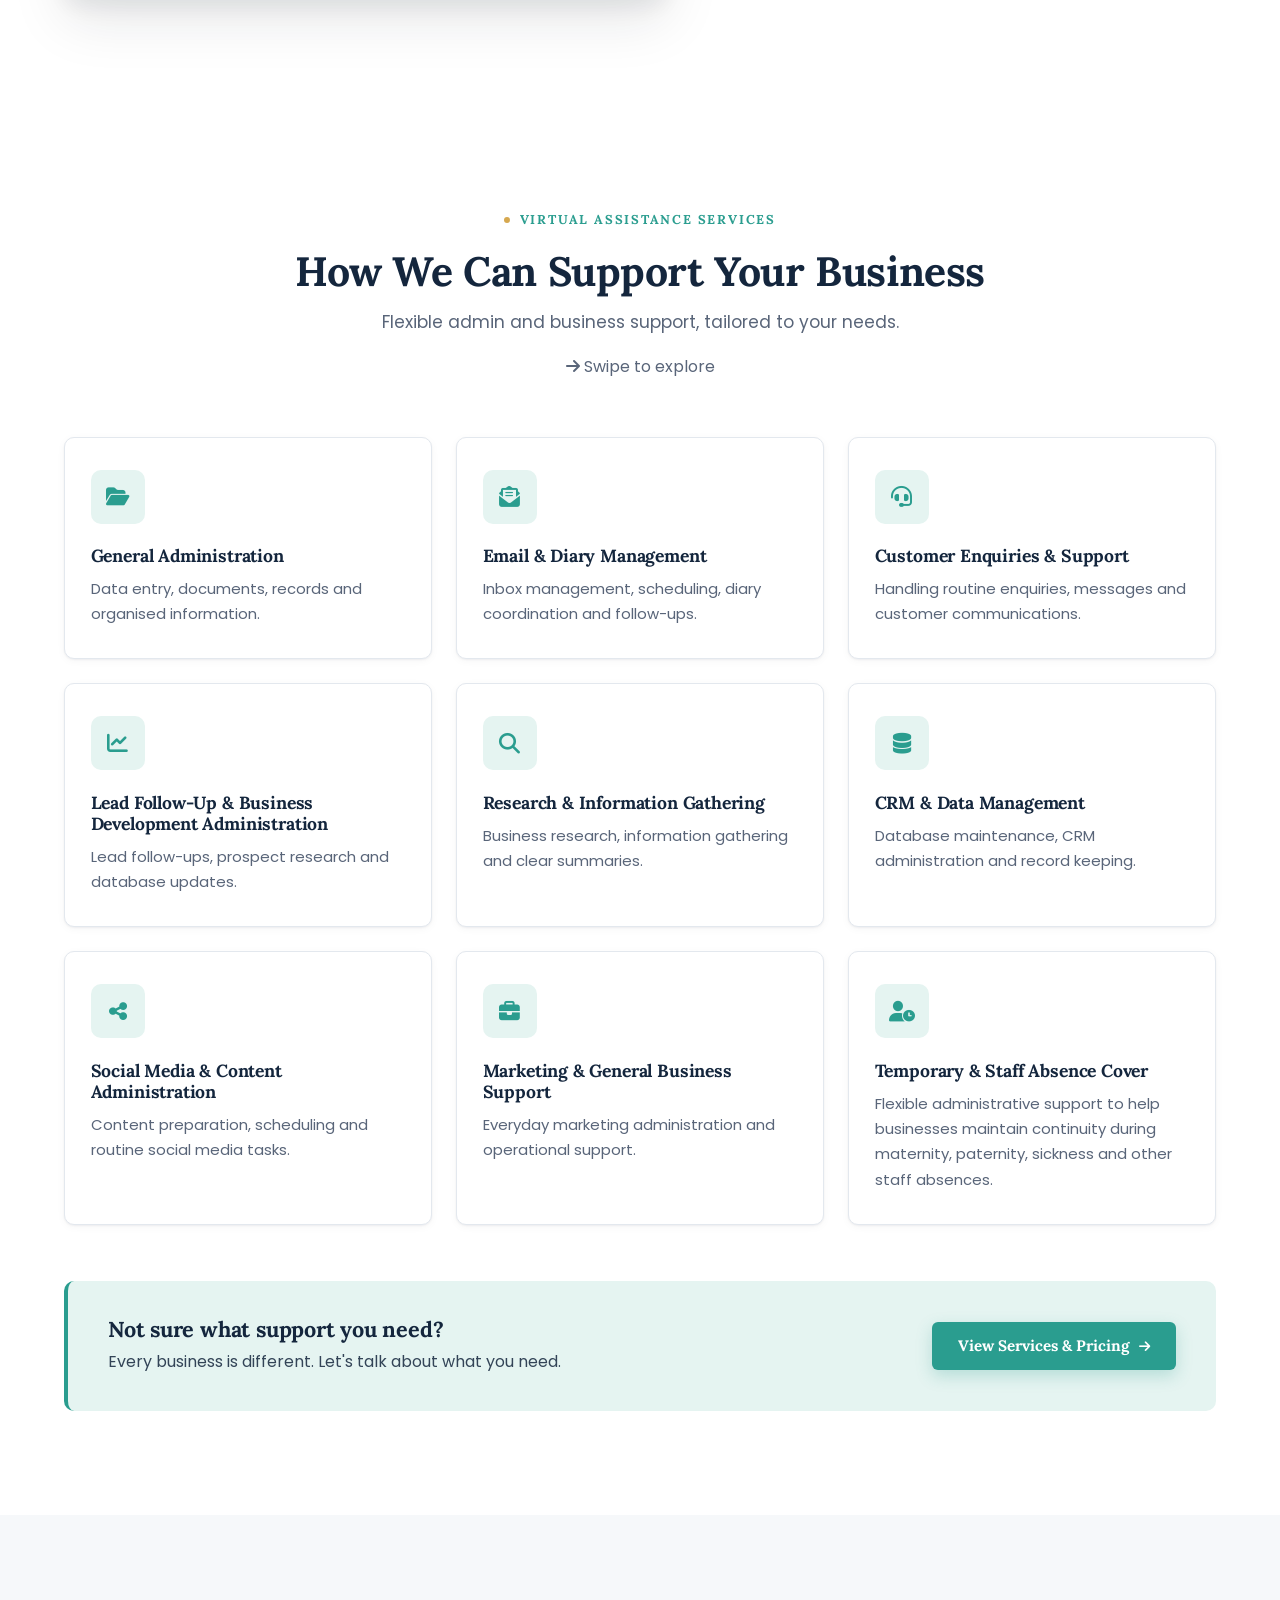
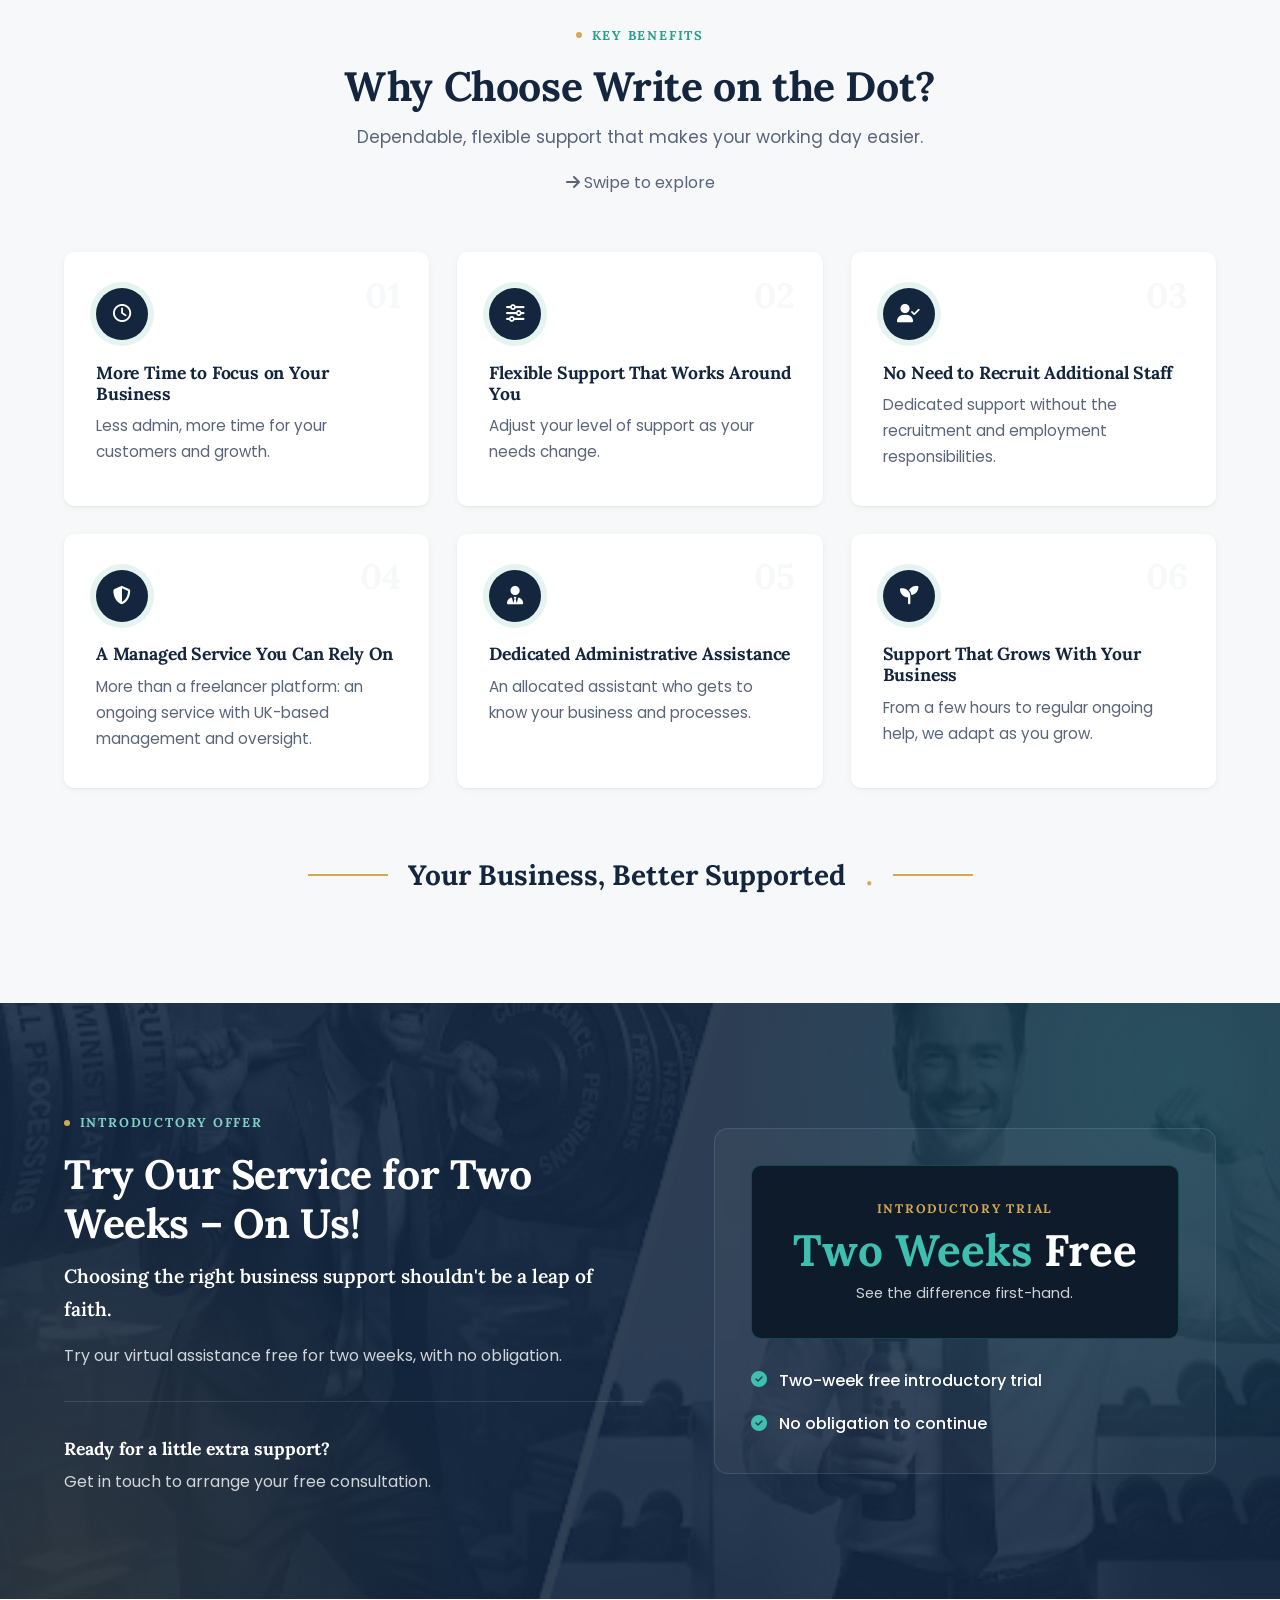
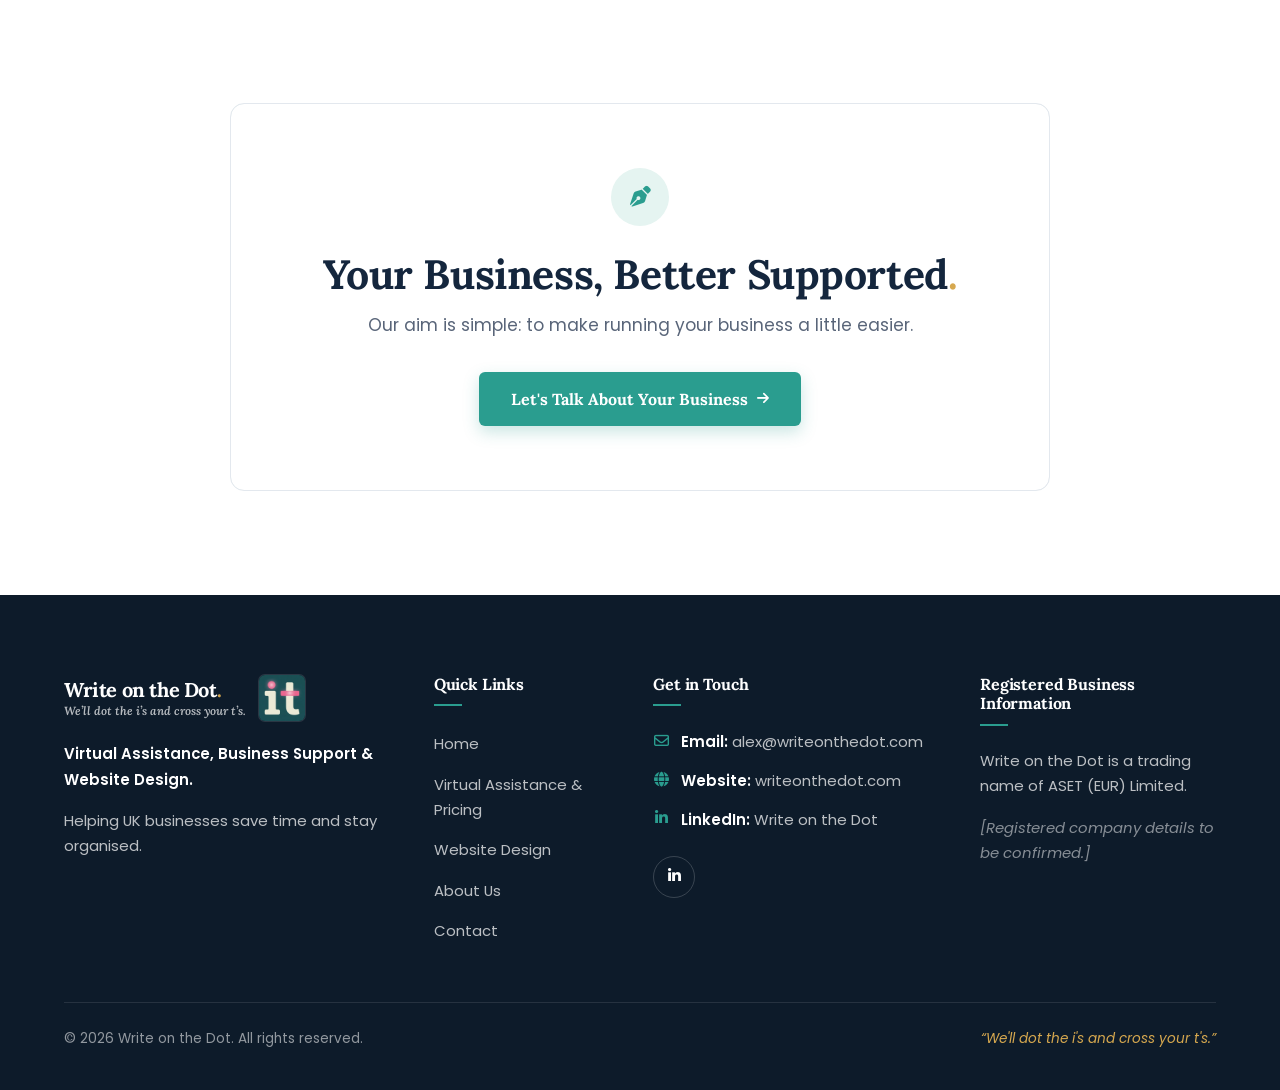
==== commit 9ed39faa: "Redesign website page, contact page, and homepage hero; refine pricing and about visuals Generated w" ====
--- a/index.html
+++ b/index.html
@@ -25,7 +25,7 @@
   <link rel="stylesheet" href="https://cdnjs.cloudflare.com/ajax/libs/font-awesome/6.5.1/css/all.min.css" referrerpolicy="no-referrer">
 
   <!-- Shared stylesheet -->
-  <link rel="stylesheet" href="css/style.css?v=8">
+  <link rel="stylesheet" href="css/style.css?v=32">
 </head>
 <body>
   <a class="skip-link" href="#main">Skip to main content</a>
@@ -80,11 +80,9 @@
 
     <!-- ================= SECTION 1: HERO ================= -->
     <section class="hero" aria-labelledby="hero-heading">
-      <div class="hero-photo" aria-hidden="true"></div>
       <div class="hero-bg" aria-hidden="true"></div>
       <div class="container hero-grid">
         <div class="hero-content">
-
           <h1 id="hero-heading" class="hero-title animate-in" style="--delay: 0.25s">
             Business Support, <span class="text-accent">Web &amp; Digital Services</span>
           </h1>
@@ -109,62 +107,69 @@
             <i class="fa-solid fa-arrow-right" aria-hidden="true"></i>
           </a>
         </div>
-
-        <!-- Hero visual: organised workspace composition -->
-        <div class="hero-visual animate-in" style="--delay: 0.4s" role="img" aria-label="Illustration of an organised digital workspace showing an inbox, a weekly calendar and a completed task list, representing professional administrative support.">
+        <!-- Hero visual: interactive Virtual Assistance / Website Design switcher -->
+        <div class="hero-visual hero-switch animate-in" style="--delay: 0.4s" data-hero-switch>
           <div class="visual-shape visual-shape-ring" aria-hidden="true"></div>
           <div class="visual-shape visual-shape-dot" aria-hidden="true"></div>
 
-          <div class="workspace" aria-hidden="true">
-            <div class="workspace-bar">
-              <span class="win-dot"></span><span class="win-dot"></span><span class="win-dot"></span>
-              <span class="workspace-title">Today's Overview</span>
+          <div class="hs-card">
+            <div class="hs-tabs" role="tablist" aria-label="Our two services">
+              <button type="button" role="tab" id="hs-tab-va" class="hs-tab is-active" aria-selected="true" aria-controls="hs-panel-va"><i class="fa-solid fa-headset" aria-hidden="true"></i> Virtual Assistance</button>
+              <button type="button" role="tab" id="hs-tab-web" class="hs-tab" aria-selected="false" aria-controls="hs-panel-web" tabindex="-1"><i class="fa-solid fa-laptop-code" aria-hidden="true"></i> Website Design</button>
             </div>
-            <div class="workspace-body">
-              <div class="ws-panel ws-inbox">
-                <div class="ws-panel-head"><i class="fa-regular fa-envelope"></i> Inbox</div>
-                <ul class="ws-list">
-                  <li><span class="ws-avatar">A</span><span class="ws-lines"><span></span><span></span></span><i class="fa-solid fa-check ws-tick"></i></li>
-                  <li><span class="ws-avatar alt">M</span><span class="ws-lines"><span></span><span></span></span><i class="fa-solid fa-check ws-tick"></i></li>
-                  <li><span class="ws-avatar">J</span><span class="ws-lines"><span></span><span></span></span><i class="fa-solid fa-reply ws-tick muted"></i></li>
+            <div class="hs-progress" aria-hidden="true"><span></span></div>
+
+            <div class="hs-stage">
+              <!-- Virtual assistance scene -->
+              <div class="hs-panel is-active" id="hs-panel-va" role="tabpanel" aria-labelledby="hs-tab-va">
+                <p class="hs-title"><i class="fa-regular fa-calendar-check" aria-hidden="true"></i> Today&rsquo;s admin, handled</p>
+                <ul class="hs-tasks">
+                  <li style="--i:0"><button type="button" class="hs-task done" aria-pressed="true"><span class="hs-check"><i class="fa-solid fa-check" aria-hidden="true"></i></span><span class="hs-task-text"><strong>Client enquiries answered</strong><small>Inbox up to date</small></span><i class="fa-regular fa-envelope hs-task-icon" aria-hidden="true"></i></button></li>
+                  <li style="--i:1"><button type="button" class="hs-task done" aria-pressed="true"><span class="hs-check"><i class="fa-solid fa-check" aria-hidden="true"></i></span><span class="hs-task-text"><strong>Meetings scheduled</strong><small>Diary organised</small></span><i class="fa-regular fa-calendar hs-task-icon" aria-hidden="true"></i></button></li>
+                  <li style="--i:2"><button type="button" class="hs-task done" aria-pressed="true"><span class="hs-check"><i class="fa-solid fa-check" aria-hidden="true"></i></span><span class="hs-task-text"><strong>Records &amp; documents filed</strong><small>Everything in order</small></span><i class="fa-regular fa-folder-open hs-task-icon" aria-hidden="true"></i></button></li>
+                  <li style="--i:3"><button type="button" class="hs-task" aria-pressed="false"><span class="hs-check"><i class="fa-solid fa-check" aria-hidden="true"></i></span><span class="hs-task-text"><strong>Social posts scheduled</strong><small>Tap to tick it off</small></span><i class="fa-solid fa-share-nodes hs-task-icon" aria-hidden="true"></i></button></li>
                 </ul>
-              </div>
-              <div class="ws-panel ws-calendar">
-                <div class="ws-panel-head"><i class="fa-regular fa-calendar"></i> This Week</div>
-                <div class="ws-days">
-                  <span>M</span><span>T</span><span class="active">W</span><span>T</span><span>F</span>
-                </div>
-                <div class="ws-events">
-                  <span class="ws-event teal"></span>
-                  <span class="ws-event gold"></span>
-                  <span class="ws-event navy"></span>
+                <div class="hs-meter">
+                  <span class="hs-meter-label"><b data-hs-count>3</b> of 4 tasks done</span>
+                  <span class="hs-meter-bar"><span data-hs-bar style="width:75%"></span></span>
                 </div>
               </div>
-              <div class="ws-panel ws-tasks">
-                <div class="ws-panel-head"><i class="fa-regular fa-square-check"></i> Tasks</div>
-                <ul class="ws-task-list">
-                  <li class="done"><i class="fa-solid fa-circle-check"></i><span></span></li>
-                  <li class="done"><i class="fa-solid fa-circle-check"></i><span></span></li>
-                  <li class="done"><i class="fa-solid fa-circle-check"></i><span></span></li>
-                  <li><i class="fa-regular fa-circle"></i><span></span></li>
-                </ul>
-                <div class="ws-progress"><span></span></div>
+
+              <!-- Website design scene -->
+              <div class="hs-panel" id="hs-panel-web" role="tabpanel" aria-labelledby="hs-tab-web">
+                <div class="hs-web-head">
+                  <p class="hs-title"><i class="fa-solid fa-pen-ruler" aria-hidden="true"></i> Your page, built to work</p>
+                  <div class="hs-device" role="group" aria-label="Preview size">
+                    <button type="button" class="hs-dev is-active" data-device="desktop" aria-pressed="true" aria-label="Desktop preview"><i class="fa-solid fa-desktop" aria-hidden="true"></i></button>
+                    <button type="button" class="hs-dev" data-device="mobile" aria-pressed="false" aria-label="Mobile preview"><i class="fa-solid fa-mobile-screen-button" aria-hidden="true"></i></button>
+                  </div>
+                </div>
+                <div class="hs-browser" data-hs-browser>
+                  <div class="browser-bar"><span></span><span></span><span></span><em>yourbusiness.co.uk</em></div>
+                  <div class="hs-site">
+                    <div class="hs-site-nav" style="--i:0">
+                      <span class="hs-site-logo"><i class="fa-solid fa-leaf" aria-hidden="true"></i> Your Business</span>
+                      <span class="hs-site-links"><b>Home</b><b>About</b><b>Contact</b></span>
+                    </div>
+                    <div class="hs-site-hero" style="--i:1">
+                      <div class="hs-site-copy">
+                        <p class="hs-site-eyebrow">Welcome</p>
+                        <p class="hs-site-heading">Quality service, delivered with care</p>
+                        <p class="hs-site-sub">Friendly, reliable support for customers like you.</p>
+                        <span class="hs-site-btn">Get in touch <i class="fa-solid fa-arrow-right" aria-hidden="true"></i></span>
+                      </div>
+                      <div class="hs-site-img" aria-hidden="true"><span class="sun"></span><span class="hill h1"></span><span class="hill h2"></span></div>
+                    </div>
+                    <div class="hs-site-cards" style="--i:2">
+                      <span><i class="fa-solid fa-briefcase" aria-hidden="true"></i><b>Services</b></span>
+                      <span><i class="fa-solid fa-users" aria-hidden="true"></i><b>About us</b></span>
+                      <span><i class="fa-solid fa-star" aria-hidden="true"></i><b>Reviews</b></span>
+                    </div>
+                  </div>
+                  <span class="hs-price" style="--i:3"><i class="fa-solid fa-tag" aria-hidden="true"></i> &pound;100 per page</span>
+                </div>
               </div>
             </div>
-          </div>
-
-          <!-- Floating cards -->
-          <div class="float-card float-email" aria-hidden="true">
-            <span class="float-icon teal"><i class="fa-solid fa-envelope-open-text"></i></span>
-            <span class="float-text"><strong>Enquiry answered</strong><small>Inbox up to date</small></span>
-          </div>
-          <div class="float-card float-calendar" aria-hidden="true">
-            <span class="float-icon gold"><i class="fa-regular fa-calendar-check"></i></span>
-            <span class="float-text"><strong>Meeting scheduled</strong><small>Diary updated</small></span>
-          </div>
-          <div class="float-card float-task" aria-hidden="true">
-            <span class="float-icon navy"><i class="fa-solid fa-check"></i></span>
-            <span class="float-text"><strong>Records organised</strong><small>Task complete</small></span>
           </div>
         </div>
       </div>
@@ -184,7 +189,7 @@
             <figure class="path-media">
               <img src="images/banner-illustration.jpg" alt="Write on the Dot illustration of professionals collaborating with laptops and digital tools." width="1600" height="396" loading="lazy">
             </figure>
-            <span class="path-icon" aria-hidden="true"><i class="fa-solid fa-headset"></i></span>
+            <span class="path-icon" aria-hidden="true"><img src="images/icon-virtual-assistance.jpg" alt="" width="176" height="176" loading="lazy"></span>
             <h3>Virtual Assistance &amp; Business Support</h3>
             <p>Take the pressure off your day-to-day operations. From managing emails and customer enquiries to research and data entry, we keep your business running smoothly.</p>
             <ul class="path-points">
@@ -199,7 +204,7 @@
             <figure class="path-media">
               <img src="images/web-development-services.jpg" alt="Write on the Dot web design illustration: building websites that work for you, showing professionals with a globe, smartphone and website wireframes." width="1024" height="765" loading="lazy">
             </figure>
-            <span class="path-icon" aria-hidden="true"><i class="fa-solid fa-laptop-code"></i></span>
+            <span class="path-icon" aria-hidden="true"><img src="images/icon-website-design.jpg" alt="" width="176" height="176" loading="lazy"></span>
             <h3>Website Design &amp; Development</h3>
             <p>Establish and strengthen your online presence. Whether you&rsquo;re starting from scratch or improving an existing site, we deliver an attractive, functional website built around your needs.</p>
             <ul class="path-points">
@@ -215,6 +220,7 @@
 
     <!-- ================= LAUNCH OFFER BANNER ================= -->
     <section class="launch-banner" aria-labelledby="launch-heading">
+      <span class="panel-photo" style="background-image: url('images/brand-card.jpg'); --photo-opacity: 0.09;" aria-hidden="true"></span>
       <div class="container launch-inner reveal">
         <div class="launch-price">
           <span class="launch-tag"><i class="fa-solid fa-star" aria-hidden="true"></i> Special Launch Offer</span>
@@ -225,6 +231,23 @@
           <p class="launch-trial"><i class="fa-solid fa-gift" aria-hidden="true"></i> Plus, enjoy a two-week free introductory trial!</p>
         </div>
         <a href="services.html#founding-offer" class="btn btn-gold btn-lg launch-cta">Find Out More <i class="fa-solid fa-arrow-right" aria-hidden="true"></i></a>
+      </div>
+    </section>
+
+    <!-- ================= NO EMPLOYMENT BURDENS ================= -->
+    <section class="section no-burdens" aria-labelledby="burdens-heading">
+      <div class="container">
+        <div class="feature-split reveal">
+          <figure class="feature-media">
+            <img src="images/heavy-lifting.jpg" alt="Write on the Dot graphic: a business owner lifting weights labelled recruitment, payroll and HR administration, beside a relaxed owner once Write on the Dot removes the weight." width="512" height="512" loading="lazy">
+          </figure>
+          <div class="feature-copy">
+            <span class="eyebrow">No Employment Burdens</span>
+            <h3 id="burdens-heading">We&rsquo;ll Do the Heavy Lifting for You</h3>
+            <p>Get dedicated support without the costs and responsibilities of direct employment, from recruitment, payroll and pensions to holiday cover, office space and equipment.</p>
+            <p>By combining a global delivery team with UK-based management and oversight, we provide dedicated, flexible and cost-effective administrative support tailored to your business.</p>
+          </div>
+        </div>
       </div>
     </section>
 
@@ -235,6 +258,7 @@
           <span class="eyebrow">Virtual Assistance Services</span>
           <h2 id="services-heading" class="section-title">How We Can Support Your Business</h2>
           <p class="section-intro">Flexible admin and business support, tailored to your needs.</p>
+          <p class="swipe-hint"><i class="fa-solid fa-arrow-right" aria-hidden="true"></i> Swipe to explore</p>
         </header>
 
         <div class="services-grid">
@@ -310,6 +334,7 @@
           <span class="eyebrow">Key Benefits</span>
           <h2 id="benefits-heading" class="section-title">Why Choose Write on the Dot?</h2>
           <p class="section-intro">Dependable, flexible support that makes your working day easier.</p>
+          <p class="swipe-hint"><i class="fa-solid fa-arrow-right" aria-hidden="true"></i> Swipe to explore</p>
         </header>
 
         <div class="benefits-grid">
@@ -354,18 +379,6 @@
             <h3 class="card-title">Support That Grows With Your Business</h3>
             <p>From a few hours to regular ongoing help, we adapt as you grow.</p>
           </article>
-        </div>
-
-        <div class="feature-split reveal">
-          <figure class="feature-media">
-            <img src="images/heavy-lifting.jpg" alt="Write on the Dot graphic: a business owner lifting weights labelled recruitment, payroll and HR administration, beside a relaxed owner once Write on the Dot removes the weight." width="512" height="512" loading="lazy">
-          </figure>
-          <div class="feature-copy">
-            <span class="eyebrow">No Employment Burdens</span>
-            <h3>We&rsquo;ll Do the Heavy Lifting for You</h3>
-            <p>Get dedicated support without the costs and responsibilities of direct employment, from recruitment, payroll and pensions to holiday cover, office space and equipment.</p>
-            <p>By combining a global delivery team with UK-based management and oversight, we provide dedicated, flexible and cost-effective administrative support tailored to your business.</p>
-          </div>
         </div>
 
         <p class="benefits-closing reveal">
--- a/css/style.css
+++ b/css/style.css
@@ -394,10 +394,10 @@
   position: absolute;
   inset: 0;
   background: url("../images/banner-illustration.jpg") 70% center / cover no-repeat;
-  opacity: 0.16;
-  filter: grayscale(0.35) contrast(1.05);
-  -webkit-mask-image: linear-gradient(100deg, transparent 18%, rgba(0, 0, 0, 0.55) 48%, #000 78%);
-  mask-image: linear-gradient(100deg, transparent 18%, rgba(0, 0, 0, 0.55) 48%, #000 78%);
+  opacity: 0.9;
+  filter: contrast(1.03);
+  -webkit-mask-image: linear-gradient(90deg, rgba(0, 0, 0, 0.06) 0%, rgba(0, 0, 0, 0.12) 35%, rgba(0, 0, 0, 0.6) 65%, #000 90%);
+  mask-image: linear-gradient(90deg, rgba(0, 0, 0, 0.06) 0%, rgba(0, 0, 0, 0.12) 35%, rgba(0, 0, 0, 0.6) 65%, #000 90%);
   transform-origin: 70% 50%;
   animation: heroDrift 26s ease-in-out infinite alternate;
   pointer-events: none;
@@ -517,6 +517,139 @@
   border-radius: 50%;
 }
 
+/* Hero interactive switcher: Virtual Assistance / Website Design */
+.hero-switch { display: flex; align-items: center; }
+.hs-card {
+  position: relative;
+  width: 100%;
+  background: var(--white);
+  border: 1px solid var(--border);
+  border-radius: var(--radius-lg);
+  box-shadow: var(--shadow-lg);
+  overflow: hidden;
+}
+.hs-tabs { display: grid; grid-template-columns: 1fr 1fr; background: var(--off-white); border-bottom: 1px solid var(--border); }
+.hs-tab {
+  display: inline-flex;
+  align-items: center;
+  justify-content: center;
+  gap: 0.5rem;
+  padding: 1rem 0.75rem;
+  background: transparent;
+  border: 0;
+  border-bottom: 3px solid transparent;
+  font-family: var(--font-heading);
+  font-size: 0.92rem;
+  font-weight: 700;
+  color: var(--text);
+  cursor: pointer;
+  transition: color var(--t-fast), background-color var(--t-fast), border-color var(--t-fast);
+}
+.hs-tab:hover { color: var(--navy); background: var(--white); }
+.hs-tab.is-active { color: var(--navy); background: var(--white); border-bottom-color: var(--gold); }
+.hs-tab.is-active i { color: var(--teal); }
+.hs-tab:focus-visible { outline: 2px solid var(--teal); outline-offset: -4px; }
+.hs-progress { height: 3px; background: var(--off-white); }
+.hs-progress span { display: block; height: 100%; width: 0; background: var(--teal); }
+.hero-switch.is-auto .hs-progress span { animation: hsProgress 7s linear forwards; }
+@keyframes hsProgress { to { width: 100%; } }
+
+.hs-stage { display: grid; padding: 1.5rem; background: var(--white); }
+.hs-panel { grid-area: 1 / 1; opacity: 0; visibility: hidden; transform: translateY(8px); transition: opacity 0.35s var(--ease), transform 0.35s var(--ease), visibility 0s linear 0.35s; }
+.hs-panel.is-active { opacity: 1; visibility: visible; transform: none; transition-delay: 0s; }
+.hs-title { display: flex; align-items: center; gap: 0.5rem; margin: 0 0 1rem; font-family: var(--font-heading); font-size: 0.95rem; font-weight: 700; color: var(--navy); }
+.hs-title i { color: var(--teal); }
+
+.hs-tasks { display: grid; gap: 0.6rem; }
+.hs-task {
+  display: flex;
+  align-items: center;
+  gap: 0.8rem;
+  width: 100%;
+  padding: 0.75rem 0.9rem;
+  background: var(--off-white);
+  border: 1px solid var(--border);
+  border-radius: var(--radius);
+  text-align: left;
+  cursor: pointer;
+  transition: border-color var(--t-fast), background-color var(--t-fast), transform var(--t-fast);
+}
+.hs-task:hover { border-color: var(--teal); transform: translateX(3px); }
+.hs-task:focus-visible { outline: 2px solid var(--teal); outline-offset: 2px; }
+.hs-check { flex: 0 0 26px; height: 26px; display: grid; place-items: center; border: 2px solid #C8D2DC; border-radius: 50%; color: transparent; font-size: 0.7rem; transition: all var(--t-fast); }
+.hs-task.done .hs-check { background: var(--teal); border-color: var(--teal); color: var(--white); }
+.hs-task-text { display: grid; line-height: 1.3; margin-right: auto; }
+.hs-task-text strong { font-family: var(--font-heading); font-size: 0.88rem; color: var(--navy); }
+.hs-task-text small { font-size: 0.74rem; color: var(--text); }
+.hs-task.done .hs-task-text strong { text-decoration: line-through; text-decoration-color: rgba(20, 38, 61, 0.3); }
+.hs-task-icon { color: var(--gold-dark); }
+.hs-panel.is-active .hs-tasks li { animation: hsRise 0.5s var(--ease) both; animation-delay: calc(var(--i) * 0.12s + 0.1s); }
+@keyframes hsRise { from { opacity: 0; transform: translateY(12px); } to { opacity: 1; transform: none; } }
+
+.hs-meter { display: flex; align-items: center; gap: 1rem; margin-top: 1.1rem; }
+.hs-meter-label { font-size: 0.82rem; font-weight: 600; color: var(--navy); white-space: nowrap; }
+.hs-meter-label b { color: var(--teal-dark); }
+.hs-meter-bar { flex: 1; height: 8px; background: var(--off-white); border-radius: 4px; overflow: hidden; }
+.hs-meter-bar span { display: block; height: 100%; background: linear-gradient(90deg, var(--teal), var(--gold)); border-radius: 4px; transition: width 0.4s var(--ease); }
+
+.hs-web-head { display: flex; align-items: flex-start; justify-content: space-between; gap: 1rem; }
+.hs-device { display: inline-flex; padding: 3px; background: var(--off-white); border: 1px solid var(--border); border-radius: 999px; }
+.hs-dev { width: 34px; height: 30px; display: grid; place-items: center; background: transparent; border: 0; border-radius: 999px; color: var(--text); cursor: pointer; transition: all var(--t-fast); }
+.hs-dev.is-active { background: var(--navy); color: var(--gold); }
+.hs-dev:focus-visible { outline: 2px solid var(--teal); outline-offset: 2px; }
+.hs-browser { position: relative; width: 100%; margin: 0 auto; background: var(--white); border: 1px solid var(--border); border-radius: var(--radius); box-shadow: var(--shadow); overflow: hidden; transition: width 0.5s var(--ease); }
+.hs-browser.is-mobile { width: 52%; }
+.hs-browser .browser-bar { display: flex; align-items: center; gap: 6px; padding: 0.6rem 0.8rem; background: var(--navy); }
+.hs-browser .browser-bar span { width: 8px; height: 8px; border-radius: 50%; background: rgba(255, 255, 255, 0.25); }
+.hs-browser .browser-bar span:first-child { background: var(--gold); }
+.hs-browser .browser-bar em { margin-left: 0.5rem; padding: 0.15rem 0.6rem; background: rgba(255, 255, 255, 0.1); border-radius: 999px; font-size: 0.68rem; font-style: normal; color: rgba(255, 255, 255, 0.8); white-space: nowrap; overflow: hidden; }
+.hs-site { padding: 1rem; background: var(--off-white); display: grid; gap: 0.9rem; }
+.hs-site-nav { display: flex; align-items: center; justify-content: space-between; gap: 0.5rem; }
+.hs-site-logo { display: inline-flex; align-items: center; gap: 0.35rem; font-family: var(--font-heading); font-size: 0.78rem; font-weight: 700; color: var(--navy); white-space: nowrap; }
+.hs-site-logo i { display: grid; place-items: center; width: 20px; height: 20px; border-radius: 6px; background: var(--logo-teal); color: var(--white); font-size: 0.6rem; }
+.hs-site-links { display: inline-flex; gap: 0.7rem; }
+.hs-site-links b { font-size: 0.62rem; font-weight: 600; color: var(--text); }
+.hs-site-links b:first-child { color: var(--teal-dark); }
+.hs-site-hero { display: grid; grid-template-columns: 1.15fr 1fr; gap: 0.9rem; align-items: center; }
+.hs-site-copy { display: grid; gap: 0.35rem; justify-items: start; }
+.hs-site-copy p { margin: 0; }
+.hs-site-eyebrow { font-size: 0.6rem; font-weight: 700; letter-spacing: 0.12em; text-transform: uppercase; color: var(--teal-dark); }
+.hs-site-heading { font-family: var(--font-heading); font-size: 0.95rem; font-weight: 700; line-height: 1.2; color: var(--navy); }
+.hs-site-sub { font-size: 0.66rem; line-height: 1.4; color: var(--text); }
+.hs-site-btn { display: inline-flex; align-items: center; gap: 0.35rem; margin-top: 0.2rem; padding: 0.3rem 0.7rem; background: var(--gold); border-radius: 5px; font-size: 0.64rem; font-weight: 700; color: var(--navy-dark); }
+.hs-site-img { position: relative; aspect-ratio: 4 / 3.2; background: linear-gradient(180deg, #CFE8F2 0%, #E8F4EE 100%); border-radius: var(--radius-sm); overflow: hidden; }
+.hs-site-img .sun { position: absolute; top: 14%; right: 18%; width: 22%; aspect-ratio: 1; border-radius: 50%; background: var(--gold); box-shadow: 0 0 0 5px rgba(214, 168, 79, 0.25); }
+.hs-site-img .hill { position: absolute; bottom: -30%; border-radius: 50%; }
+.hs-site-img .h1 { left: -15%; width: 75%; height: 70%; background: var(--teal); }
+.hs-site-img .h2 { right: -20%; width: 80%; height: 60%; background: var(--logo-teal); opacity: 0.85; }
+.hs-site-cards { display: grid; grid-template-columns: repeat(3, 1fr); gap: 0.55rem; }
+.hs-site-cards span { display: grid; justify-items: center; gap: 0.3rem; padding: 0.6rem 0.3rem; background: var(--white); border: 1px solid var(--border); border-radius: var(--radius-sm); }
+.hs-site-cards i { display: grid; place-items: center; width: 24px; height: 24px; border-radius: 50%; background: var(--teal-light); color: var(--teal); font-size: 0.65rem; }
+.hs-site-cards span:nth-child(2) i { background: rgba(214, 168, 79, 0.18); color: var(--gold-dark); }
+.hs-site-cards b { font-size: 0.62rem; font-weight: 600; color: var(--navy); }
+.hs-browser.is-mobile .hs-site-hero { grid-template-columns: 1fr; }
+.hs-browser.is-mobile .hs-site-img { order: -1; aspect-ratio: 16 / 9; }
+.hs-browser.is-mobile .hs-site-links { display: none; }
+.hs-browser.is-mobile .hs-site-heading { font-size: 0.85rem; }
+.hs-browser.is-mobile .hs-site-cards { grid-template-columns: 1fr; }
+.hs-browser.is-mobile .hs-site-cards span { grid-auto-flow: column; justify-content: start; align-items: center; padding: 0.4rem 0.6rem; gap: 0.5rem; }
+.hs-browser.is-mobile .hs-site-cards span:nth-child(3) { display: none; }
+.hs-price { position: absolute; right: 0.75rem; bottom: 0.75rem; display: inline-flex; align-items: center; gap: 0.4rem; padding: 0.4rem 0.8rem; background: var(--navy-dark); border-radius: 999px; box-shadow: var(--shadow); font-size: 0.75rem; font-weight: 700; color: var(--gold); }
+.hs-panel.is-active .hs-site > *,
+.hs-panel.is-active .hs-price { animation: hsRise 0.55s var(--ease) both; animation-delay: calc(var(--i) * 0.18s + 0.15s); }
+
+@media (max-width: 640px) {
+  .hs-tab { font-size: 0.8rem; padding: 0.85rem 0.4rem; gap: 0.35rem; }
+  .hs-stage { padding: 1.1rem; }
+  .hs-browser.is-mobile { width: 68%; }
+}
+@media (prefers-reduced-motion: reduce) {
+  .hs-panel, .hs-browser { transition: none; }
+  .hs-panel.is-active .hs-tasks li,
+  .hs-panel.is-active .hs-site > *,
+  .hs-panel.is-active .hs-price { animation: none; }
+}
+
 .workspace {
   position: relative;
   background: var(--white);
@@ -872,9 +1005,7 @@
 .launch-banner {
   position: relative;
   padding: 2.75rem 0;
-  background: linear-gradient(120deg, var(--teal-light) 0%, #F0F6F8 60%, #F6F3EA 100%);
-  border-top: 1px solid var(--border);
-  border-bottom: 1px solid var(--border);
+  background: linear-gradient(120deg, var(--navy-dark) 0%, var(--navy) 50%, #1B3A4B 100%);
   overflow: hidden;
 }
 .launch-banner::before {
@@ -882,8 +1013,8 @@
   position: absolute;
   inset: 0;
   background:
-    radial-gradient(circle at 10% 50%, rgba(214, 168, 79, 0.14), transparent 32%),
-    radial-gradient(circle at 92% 20%, rgba(42, 157, 143, 0.16), transparent 35%);
+    radial-gradient(circle at 10% 50%, rgba(214, 168, 79, 0.10), transparent 32%),
+    radial-gradient(circle at 92% 20%, rgba(42, 157, 143, 0.12), transparent 35%);
   pointer-events: none;
 }
 .launch-banner::after {
@@ -929,11 +1060,11 @@
   gap: 0.65rem;
   margin: 0;
   line-height: 1;
-  color: var(--navy);
+  color: var(--white);
 }
 .launch-amount {
   font-size: clamp(3.75rem, 7.5vw, 5.5rem);
-  color: var(--gold-dark);
+  color: var(--gold);
   text-shadow: 0 8px 32px rgba(214, 168, 79, 0.25);
 }
 .launch-unit {
@@ -944,20 +1075,20 @@
 
 .launch-details {
   padding-left: 2.5rem;
-  border-left: 1px solid rgba(20, 38, 61, 0.15);
+  border-left: 1px solid rgba(255, 255, 255, 0.15);
 }
 .launch-founding {
   margin-bottom: 0.4rem;
   font-family: var(--font-heading);
   font-size: 1.3rem;
   font-weight: 700;
-  color: var(--navy);
+  color: var(--white);
 }
 .launch-trial {
   display: flex;
   align-items: center;
   gap: 0.55rem;
-  color: var(--teal-dark);
+  color: var(--teal-light);
   font-weight: 500;
 }
 
@@ -1238,7 +1369,15 @@
   opacity: 0.85;
 }
 
-.about-story .feature-split { margin-top: 0; }
+.about-story {
+  padding: 6.5rem 0;
+  background: linear-gradient(180deg, #EAF1EA 0%, #EFF4EC 100%);
+  border-top: 1px solid rgba(94, 128, 100, 0.12);
+  border-bottom: 1px solid rgba(94, 128, 100, 0.12);
+}
+.about-story .story-prose p:not(.story-accent):not(.story-sign) { color: var(--navy-dark); }
+.about-story .feature-split { margin-top: 0; align-items: stretch; }
+.about-story .feature-media img { height: 100%; object-fit: cover; }
 .story-sign {
   margin-top: 1.5rem;
   padding-left: 1rem;
@@ -1426,16 +1565,17 @@
 .path-web::after { background: rgba(127, 159, 182, 0.15); }
 
 .path-icon {
-  display: grid;
-  place-items: center;
-  width: 58px;
-  height: 58px;
+  display: block;
+  width: 88px;
+  height: 88px;
   margin-bottom: 1.25rem;
   border-radius: var(--radius);
-  font-size: 1.4rem;
-}
-.path-va .path-icon { background: var(--teal); color: var(--white); }
-.path-web .path-icon { background: var(--gold); color: var(--navy-dark); }
+  box-shadow: var(--shadow);
+  overflow: hidden;
+}
+.path-icon img { display: block; width: 100%; height: 100%; object-fit: cover; }
+.path-va .path-icon { box-shadow: 0 0 0 3px var(--teal), var(--shadow); }
+.path-web .path-icon { box-shadow: 0 0 0 3px var(--gold), var(--shadow); }
 .path-label {
   margin-bottom: 0.5rem;
   font-family: var(--font-heading);
@@ -1473,11 +1613,11 @@
   gap: 3rem;
   align-items: center;
   padding: 3.5rem;
-  background: linear-gradient(120deg, var(--teal-light) 0%, #F0F6F8 60%, #F6F3EA 100%);
-  border: 1px solid var(--border);
+  background: linear-gradient(120deg, var(--navy-dark) 0%, var(--navy) 55%, #1B3A4B 100%);
+  border: 1px solid rgba(255, 255, 255, 0.08);
   border-radius: var(--radius-lg);
   box-shadow: var(--shadow-lg);
-  color: var(--text);
+  color: var(--white);
   overflow: hidden;
 }
 .founding-card::before {
@@ -1485,8 +1625,8 @@
   position: absolute;
   inset: 0;
   background:
-    radial-gradient(circle at 15% 40%, rgba(214, 168, 79, 0.14), transparent 35%),
-    radial-gradient(circle at 95% 10%, rgba(42, 157, 143, 0.16), transparent 35%);
+    radial-gradient(circle at 15% 40%, rgba(214, 168, 79, 0.10), transparent 35%),
+    radial-gradient(circle at 95% 10%, rgba(42, 157, 143, 0.12), transparent 35%);
   pointer-events: none;
 }
 .founding-card::after {
@@ -1505,14 +1645,14 @@
 .founding-price { text-align: center; }
 .founding-price .launch-rate { justify-content: center; margin: 0.5rem 0 0.75rem; }
 .founding-price .launch-amount { font-family: var(--font-heading); font-weight: 700; font-size: clamp(4.5rem, 9vw, 6.5rem); }
-.founding-price .launch-unit { font-family: var(--font-heading); font-weight: 700; color: var(--navy); }
-.founding-sub { margin: 0; font-size: 0.95rem; color: var(--teal-dark); }
-.founding-details { padding-left: 3rem; border-left: 1px solid rgba(20, 38, 61, 0.15); }
-.founding-details h2 { color: var(--navy); font-size: clamp(1.5rem, 2.6vw, 1.9rem); }
+.founding-price .launch-unit { font-family: var(--font-heading); font-weight: 700; color: rgba(255, 255, 255, 0.85); }
+.founding-sub { margin: 0; font-size: 0.95rem; color: var(--teal-light); }
+.founding-details { padding-left: 3rem; border-left: 1px solid rgba(255, 255, 255, 0.15); }
+.founding-details h2 { color: var(--white); font-size: clamp(1.5rem, 2.6vw, 1.9rem); }
 .founding-list { display: grid; gap: 0.85rem; margin: 1.5rem 0 0; }
-.founding-list li { display: flex; gap: 0.75rem; align-items: flex-start; color: var(--navy); }
-.founding-list strong { color: var(--navy-dark); }
-.founding-list i { color: var(--gold-dark); margin-top: 0.3rem; }
+.founding-list li { display: flex; gap: 0.75rem; align-items: flex-start; color: rgba(255, 255, 255, 0.9); }
+.founding-list strong { color: var(--white); }
+.founding-list i { color: var(--gold); margin-top: 0.3rem; }
 
 .pricing { background: var(--off-white); }
 .pricing-grid {
@@ -1593,29 +1733,48 @@
 .price-card--gold .price-amount { color: var(--gold-dark); }
 .price-card--gold .price-hours i { color: var(--gold-dark); }
 
-/* Level 4 — Platinum / Diamond: frosted glass + gold typography (premier tier) */
+/* Level 4 — Platinum / Diamond: bright card with a bold diamond facet background */
 .price-card--platinum {
-  background:
-    linear-gradient(135deg, rgba(255, 255, 255, 0.92) 0%, rgba(228, 234, 244, 0.6) 48%, rgba(196, 206, 224, 0.5) 100%);
-  -webkit-backdrop-filter: blur(10px) saturate(1.15);
-  backdrop-filter: blur(10px) saturate(1.15);
-  border-color: rgba(214, 168, 79, 0.6);
+  color: var(--navy-dark);
+  background-color: #E1EFFF;
+  background-image:
+    radial-gradient(circle at 50% 35%, rgba(255, 255, 255, 0.9) 0%, rgba(255, 255, 255, 0.4) 35%, transparent 70%),
+    repeating-linear-gradient(45deg, rgba(255, 255, 255, 0.75) 0, rgba(255, 255, 255, 0.75) 2px, transparent 2px, transparent 24px),
+    repeating-linear-gradient(-45deg, rgba(20, 38, 61, 0.15) 0, rgba(20, 38, 61, 0.15) 2px, transparent 2px, transparent 24px),
+    linear-gradient(135deg, #FFFFFF 0%, #D6EBFA 100%);
+  background-size: 100% 100%, 100% 100%, 100% 100%, 100% 100%;
+  border-color: rgba(214, 168, 79, 0.8);
   box-shadow:
-    0 14px 36px rgba(20, 38, 61, 0.12),
-    inset 0 1px 0 rgba(255, 255, 255, 0.9);
+    0 18px 44px rgba(20, 38, 61, 0.14),
+    inset 0 1px 0 rgba(255, 255, 255, 0.95),
+    0 0 0 1px rgba(214, 168, 79, 0.35);
 }
 .price-card--platinum::after {
-  background: linear-gradient(90deg, #B9934A, #F1D891, #F6E7B8, #B9934A);
-}
-.price-card--platinum .price-level { background: var(--navy-dark); color: var(--gold); }
+  background: linear-gradient(90deg, var(--gold-dark), #F1D891, #FDF3D8, #F1D891, var(--gold-dark));
+}
+.price-card--platinum .price-level {
+  background: var(--navy-dark);
+  color: var(--gold);
+}
+.price-card--platinum .price-level i { margin-right: 0.35rem; }
 .price-card--platinum .price-name { color: var(--navy-dark); }
+.price-card--platinum .price-hours { color: var(--navy); }
+.price-card--platinum .price-hours i { color: var(--gold-dark); }
 .price-card--platinum .price-amount {
-  background: linear-gradient(135deg, var(--gold-dark), #EBCF8B 45%, var(--gold-dark));
+  background: linear-gradient(135deg, var(--gold-dark), #B8934A 45%, var(--gold-dark));
   -webkit-background-clip: text;
   background-clip: text;
   color: transparent;
 }
-.price-card--platinum .price-hours i { color: var(--gold-dark); }
+.price-card--platinum .price-per { color: var(--text); }
+.price-card--platinum:hover {
+  transform: translateY(-8px) scale(1.02);
+  box-shadow:
+    0 26px 58px rgba(20, 38, 61, 0.18),
+    inset 0 1px 0 rgba(255, 255, 255, 0.95),
+    0 0 0 1px rgba(214, 168, 79, 0.55);
+  border-color: rgba(214, 168, 79, 0.95);
+}
 
 .pricing-note {
   display: flex;
@@ -1868,6 +2027,91 @@
 
 .wd-crosslink .services-cta { margin-top: 0; }
 
+/* Website Design page - offer box, audience strip, flow, closing band */
+.wd-offer-box {
+  position: relative;
+  padding: 2.25rem 2rem;
+  text-align: center;
+  background: linear-gradient(135deg, var(--navy-dark) 0%, var(--navy) 100%);
+  border: 1px solid rgba(214, 168, 79, 0.5);
+  border-radius: var(--radius-lg);
+  box-shadow: var(--shadow-lg);
+  overflow: hidden;
+}
+.wd-offer-box::before {
+  content: "";
+  position: absolute;
+  left: 0;
+  right: 0;
+  top: 0;
+  height: 5px;
+  background: linear-gradient(90deg, var(--teal), var(--gold), var(--teal));
+}
+.wd-offer-price { display: flex; align-items: baseline; justify-content: center; gap: 0.6rem; margin: 0.5rem 0 1.25rem; line-height: 1; }
+.wd-offer-amount { font-family: var(--font-heading); font-size: clamp(4rem, 8vw, 5.5rem); font-weight: 700; color: var(--gold); text-shadow: 0 8px 32px rgba(214, 168, 79, 0.3); }
+.wd-offer-unit { font-size: clamp(1.1rem, 2vw, 1.5rem); font-weight: 600; letter-spacing: 0.08em; text-transform: uppercase; color: rgba(255, 255, 255, 0.85); }
+.wd-offer-list { display: grid; gap: 0.6rem; margin: 0 auto 1.5rem; max-width: 300px; text-align: left; }
+.wd-offer-list li { display: flex; gap: 0.65rem; align-items: flex-start; color: rgba(255, 255, 255, 0.92); font-size: 0.95rem; }
+.wd-offer-list i { color: var(--gold); margin-top: 0.3rem; }
+.wd-offer-fine { margin: 1.1rem 0 0; font-size: 0.8rem; color: var(--teal-light); }
+
+.wd-audience-strip { padding: 1.75rem 0; background: var(--off-white); border-bottom: 1px solid var(--border); }
+.wd-audience { display: flex; align-items: center; justify-content: center; flex-wrap: wrap; gap: 1rem 1.5rem; }
+.wd-audience-label { margin: 0; font-family: var(--font-body); font-size: 0.8rem; font-weight: 700; letter-spacing: 0.14em; text-transform: uppercase; color: var(--teal-dark); }
+.wd-pills { display: flex; flex-wrap: wrap; justify-content: center; gap: 0.6rem; }
+.wd-pills li { display: inline-flex; align-items: center; gap: 0.5rem; padding: 0.5rem 1.1rem; background: var(--white); border: 1px solid var(--border); border-radius: 999px; font-size: 0.92rem; font-weight: 500; color: var(--navy); }
+.wd-pills i { color: var(--gold-dark); }
+
+.wd-why { background: var(--white); }
+.wd-why .feature-split { margin-top: 0; }
+.wd-process { background: var(--off-white); }
+.wd-flow { position: relative; display: grid; grid-template-columns: repeat(4, 1fr); gap: 1.5rem; }
+.wd-flow::before {
+  content: "";
+  position: absolute;
+  top: 28px;
+  left: 12.5%;
+  right: 12.5%;
+  height: 2px;
+  background: repeating-linear-gradient(90deg, var(--gold) 0 8px, transparent 8px 16px);
+}
+.wd-flow li { position: relative; text-align: center; padding: 0 0.5rem; }
+.wd-flow-num {
+  position: relative;
+  display: grid;
+  place-items: center;
+  width: 56px;
+  height: 56px;
+  margin: 0 auto 1rem;
+  background: var(--navy);
+  color: var(--gold);
+  border-radius: 50%;
+  font-family: var(--font-heading);
+  font-size: 1.3rem;
+  font-weight: 700;
+  box-shadow: 0 0 0 6px var(--off-white);
+}
+.wd-flow h3 { font-size: 1.1rem; margin-bottom: 0.4rem; }
+.wd-flow p { margin: 0; font-size: 0.92rem; }
+
+.wd-closing { padding: 3.5rem 0; background: linear-gradient(120deg, var(--navy-dark) 0%, var(--navy) 55%, #1B3A4B 100%); }
+.wd-closing-inner { display: flex; align-items: center; justify-content: space-between; gap: 2rem; }
+.wd-closing h2 { color: var(--white); font-size: clamp(1.6rem, 3vw, 2.2rem); margin-bottom: 0.4rem; }
+.wd-closing p { margin: 0; color: rgba(255, 255, 255, 0.85); }
+.wd-closing .btn { flex-shrink: 0; }
+
+@media (max-width: 960px) {
+  .wd-flow { grid-template-columns: repeat(2, 1fr); gap: 2rem 1.5rem; }
+  .wd-flow::before { display: none; }
+  .wd-closing-inner { flex-direction: column; text-align: center; }
+}
+@media (max-width: 640px) {
+  .wd-offer-box { padding: 2rem 1.25rem; }
+  .wd-offer-box .btn,
+  .wd-closing .btn { width: 100%; }
+  .wd-flow { grid-template-columns: 1fr; }
+}
+
 .final-cta-actions { display: flex; flex-wrap: wrap; justify-content: center; gap: 1rem; }
 
 /* -------------------------------------------------------------------------
@@ -1931,10 +2175,13 @@
 @media (max-width: 960px) {
   .paths-grid { grid-template-columns: 1fr; }
   .founding-card { grid-template-columns: 1fr; gap: 2rem; padding: 2.75rem 2rem; }
-  .founding-details { padding: 2rem 0 0; border-left: 0; border-top: 1px solid rgba(20, 38, 61, 0.15); }
+  .founding-details { padding: 2rem 0 0; border-left: 0; border-top: 1px solid rgba(255, 255, 255, 0.15); }
   .wd-hero-grid { grid-template-columns: 1fr; gap: 3rem; }
   .wd-hero-visual { max-width: 560px; margin: 0 auto; width: 100%; }
   .web-price-grid { grid-template-columns: 1fr; }
+  .wd-offer-card { grid-template-columns: 1fr; gap: 2rem; text-align: center; }
+  .wd-offer-main { padding-right: 0; padding-bottom: 2rem; border-right: 0; border-bottom: 1px solid rgba(255, 255, 255, 0.15); }
+  .wd-offer-cta { text-align: center; }
 }
 
 @media (max-width: 640px) {
@@ -1953,6 +2200,9 @@
   .wd-benefits { padding: 1.75rem 1.25rem; }
   .wd-benefit-list { grid-template-columns: 1fr; }
   .web-price-card { padding: 2.5rem 1.5rem; }
+  .wd-offer-card { padding: 2rem 1.25rem; }
+  .wd-offer-main { padding-bottom: 1.5rem; }
+  .wd-cta-inner { padding: 2.5rem 1.5rem; }
 }
 
 /* -------------------------------------------------------------------------
@@ -2066,13 +2316,28 @@
 .contact-section { background: var(--off-white); }
 .contact-grid {
   display: grid;
-  grid-template-columns: 0.85fr 1.4fr;
+  grid-template-columns: 1.4fr 0.85fr;
   gap: 2.5rem;
   align-items: start;
 }
-.contact-card {
+.contact-side {
   position: sticky;
   top: calc(var(--header-h) + 1.5rem);
+  display: grid;
+  gap: 1.5rem;
+}
+.contact-reassure {
+  padding: 2rem;
+  background: linear-gradient(135deg, var(--navy-dark) 0%, var(--navy) 100%);
+  border-radius: var(--radius-lg);
+  box-shadow: var(--shadow);
+  color: var(--white);
+}
+.contact-reassure h3 { color: var(--white); font-size: 1.2rem; margin-bottom: 1rem; }
+.contact-reassure ul { display: grid; gap: 0.85rem; }
+.contact-reassure li { display: flex; gap: 0.7rem; align-items: flex-start; font-size: 0.95rem; color: rgba(255, 255, 255, 0.9); }
+.contact-reassure i { color: var(--gold); margin-top: 0.3rem; }
+.contact-card {
   padding: 2.25rem 2rem;
   background: var(--white);
   border: 1px solid var(--border);
@@ -2247,7 +2512,7 @@
   .section { padding: 5rem 0; }
 
   .contact-grid { grid-template-columns: 1fr; }
-  .contact-card { position: static; }
+  .contact-side { position: static; }
 
   .top-banner img {
     height: 6.5rem;
@@ -2260,6 +2525,54 @@
   .container { padding: 0 1.25rem; }
   .section { padding: 4rem 0; }
   .section-header { margin-bottom: 2.5rem; }
+
+  /* Horizontal swipe carousel for service/benefit cards */
+  .swipe-hint {
+    display: inline-flex;
+    align-items: center;
+    justify-content: center;
+    gap: 0.45rem;
+    margin: 0.35rem 0 0;
+    font-size: 0.78rem;
+    font-weight: 600;
+    letter-spacing: 0.04em;
+    text-transform: uppercase;
+    color: var(--teal-dark);
+  }
+  .swipe-hint i { animation: swipeArrow 1.6s ease-in-out infinite; }
+  @keyframes swipeArrow {
+    0%, 100% { transform: translateX(0); opacity: 0.7; }
+    50% { transform: translateX(6px); opacity: 1; }
+  }
+  .services-grid,
+  .benefits-grid {
+    display: flex;
+    flex-wrap: nowrap;
+    gap: 0.75rem;
+    overflow-x: auto;
+    scroll-snap-type: x mandatory;
+    -webkit-overflow-scrolling: touch;
+    scrollbar-width: none;
+    -ms-overflow-style: none;
+    padding-bottom: 0.75rem;
+  }
+  .services-grid::-webkit-scrollbar,
+  .benefits-grid::-webkit-scrollbar { display: none; }
+  .service-card,
+  .benefit-card {
+    flex: 0 0 68%;
+    min-width: 200px;
+    scroll-snap-align: start;
+  }
+  .service-card { padding: 1rem; }
+  .service-card .card-icon { width: 36px; height: 36px; margin-bottom: 0.75rem; font-size: 0.95rem; }
+  .service-card .card-title { font-size: 0.9rem; }
+  .service-card p { font-size: 0.78rem; line-height: 1.45; }
+  .benefit-card { padding: 1rem; }
+  .benefit-card .benefit-number { top: 0.75rem; right: 0.75rem; font-size: 1.25rem; }
+  .benefit-card .benefit-icon { width: 34px; height: 34px; margin-bottom: 0.75rem; font-size: 0.95rem; box-shadow: 0 0 0 3px var(--teal-light); }
+  .benefit-card .card-title { font-size: 0.9rem; }
+  .benefit-card p { font-size: 0.78rem; line-height: 1.45; }
 
   .contact-form-wrap { padding: 1.75rem 1.25rem; }
   .form-row { grid-template-columns: 1fr; gap: 0; }
@@ -2299,9 +2612,6 @@
   .float-task { left: 8%; bottom: 0; }
   .visual-shape-ring { width: 240px; height: 240px; right: -60px; }
 
-  .services-grid,
-  .benefits-grid { grid-template-columns: 1fr; }
-
   .services-cta { flex-direction: column; align-items: flex-start; padding: 1.75rem; }
   .services-cta .btn { width: 100%; }
 
